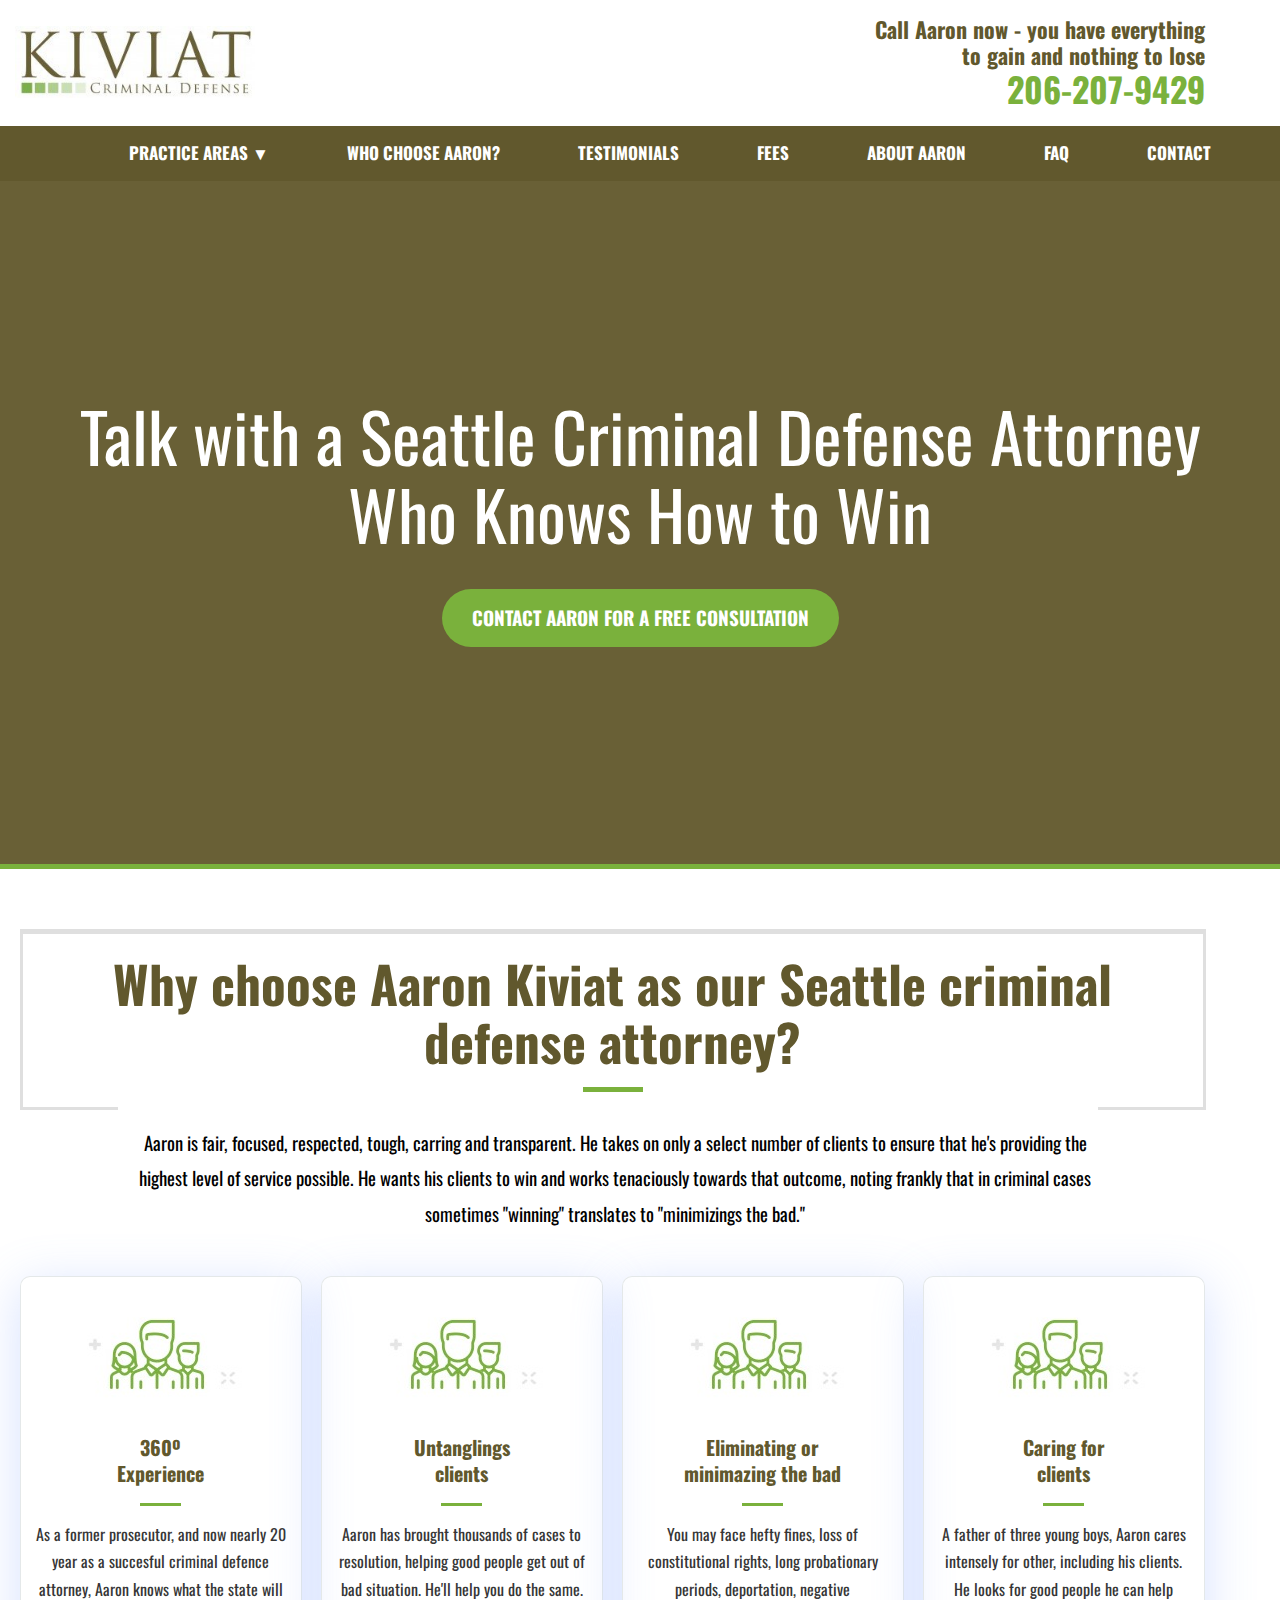
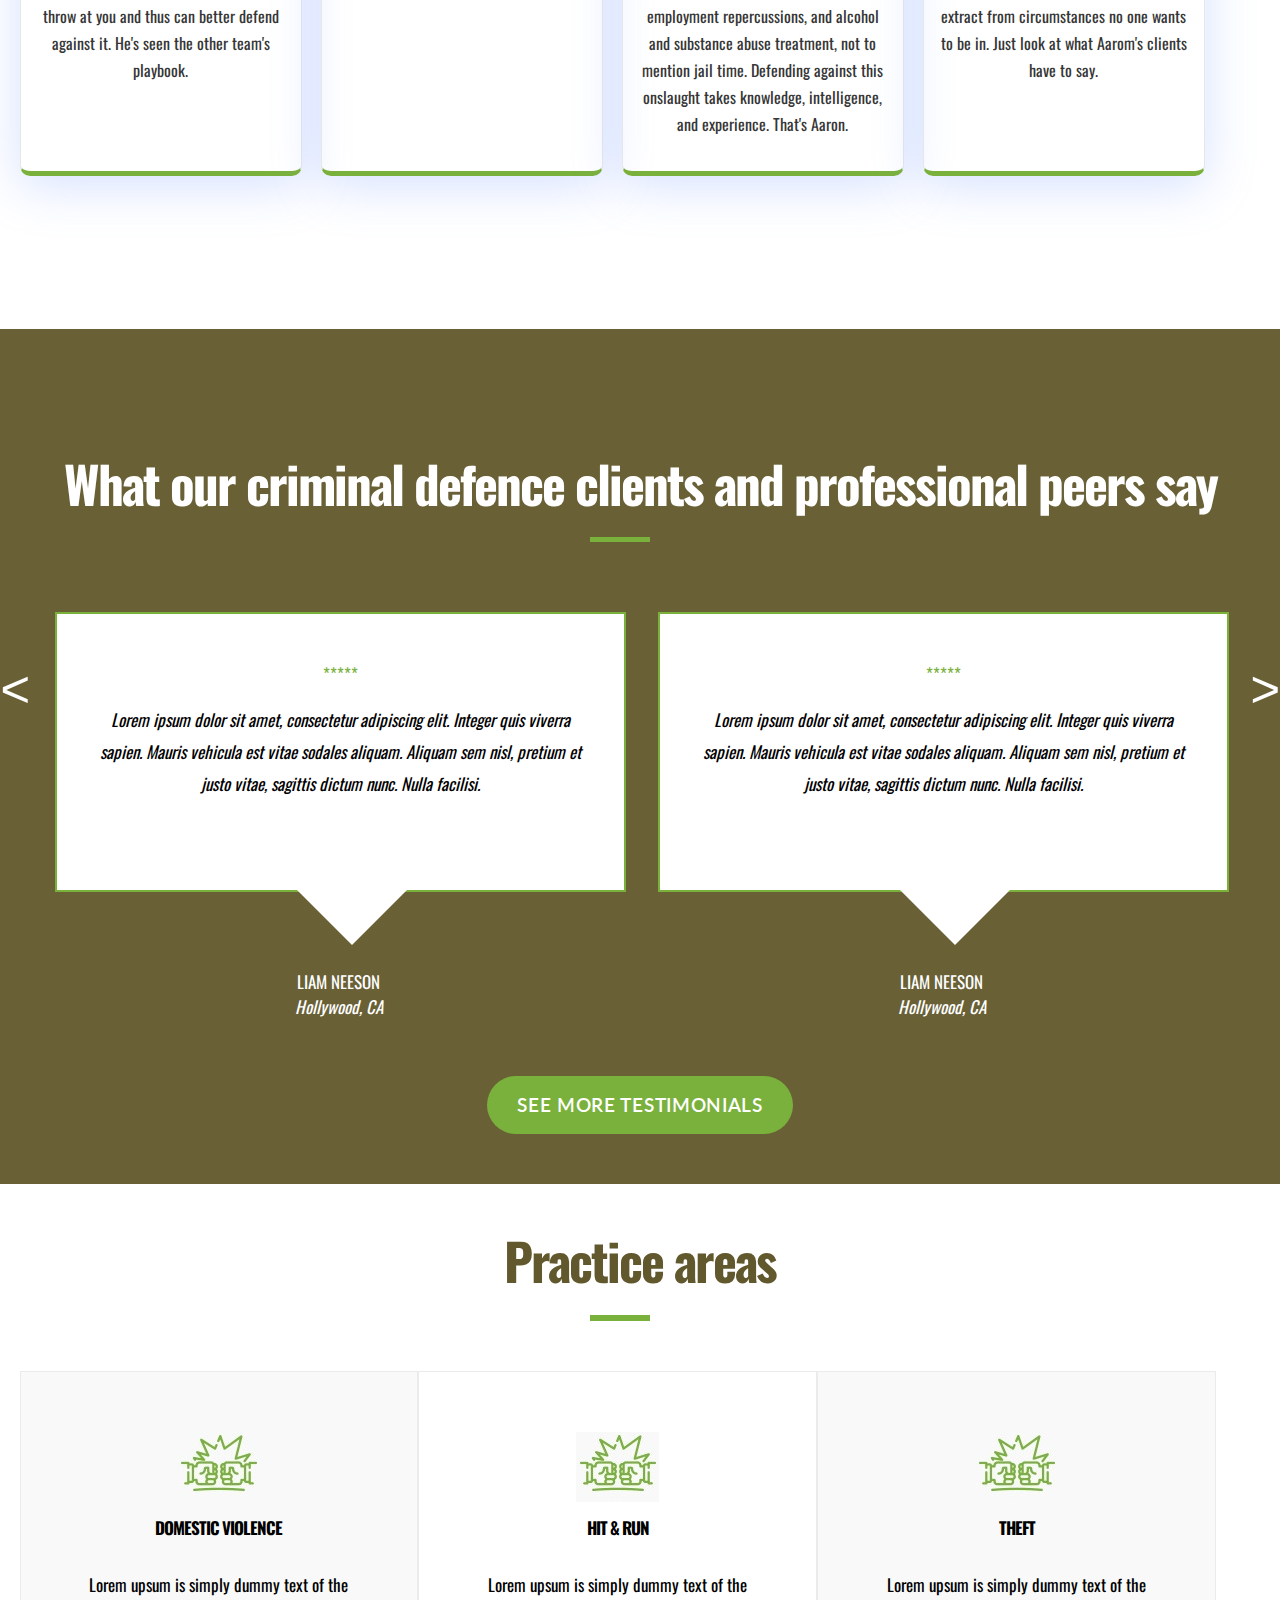
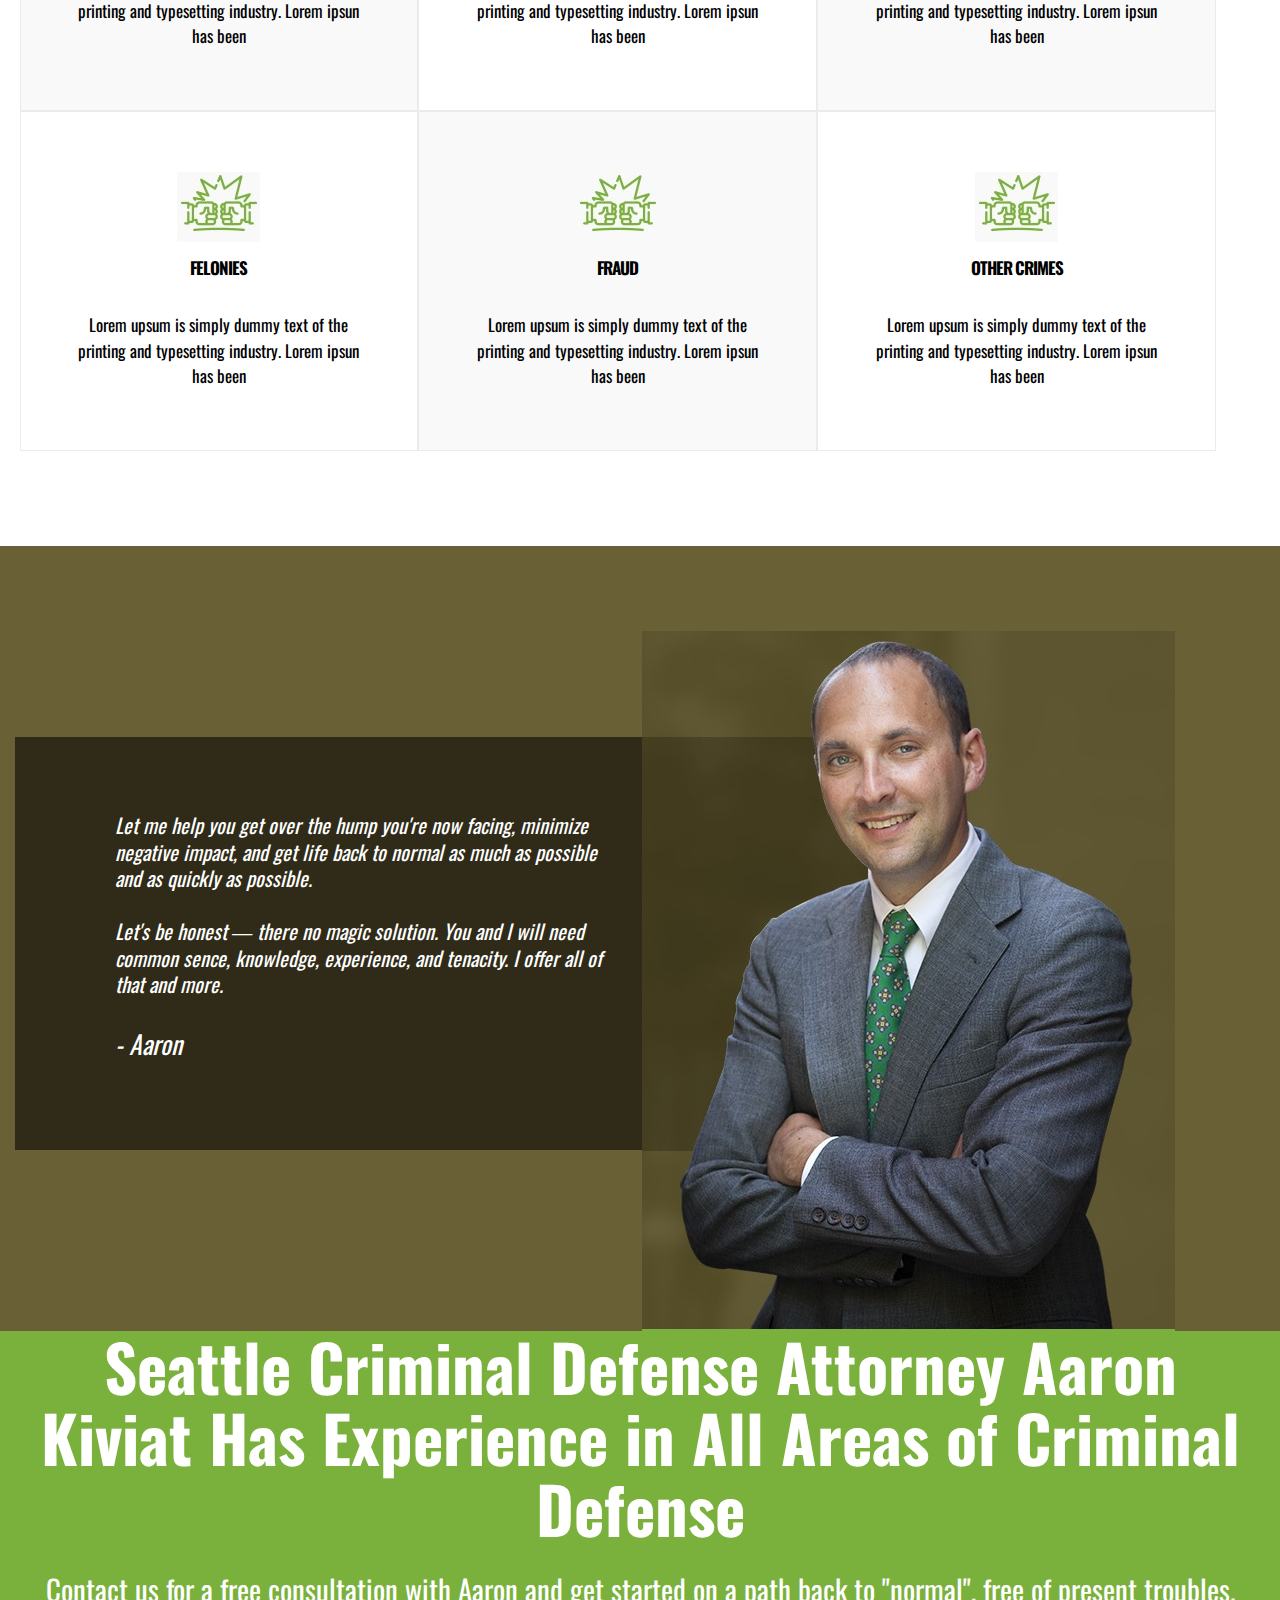
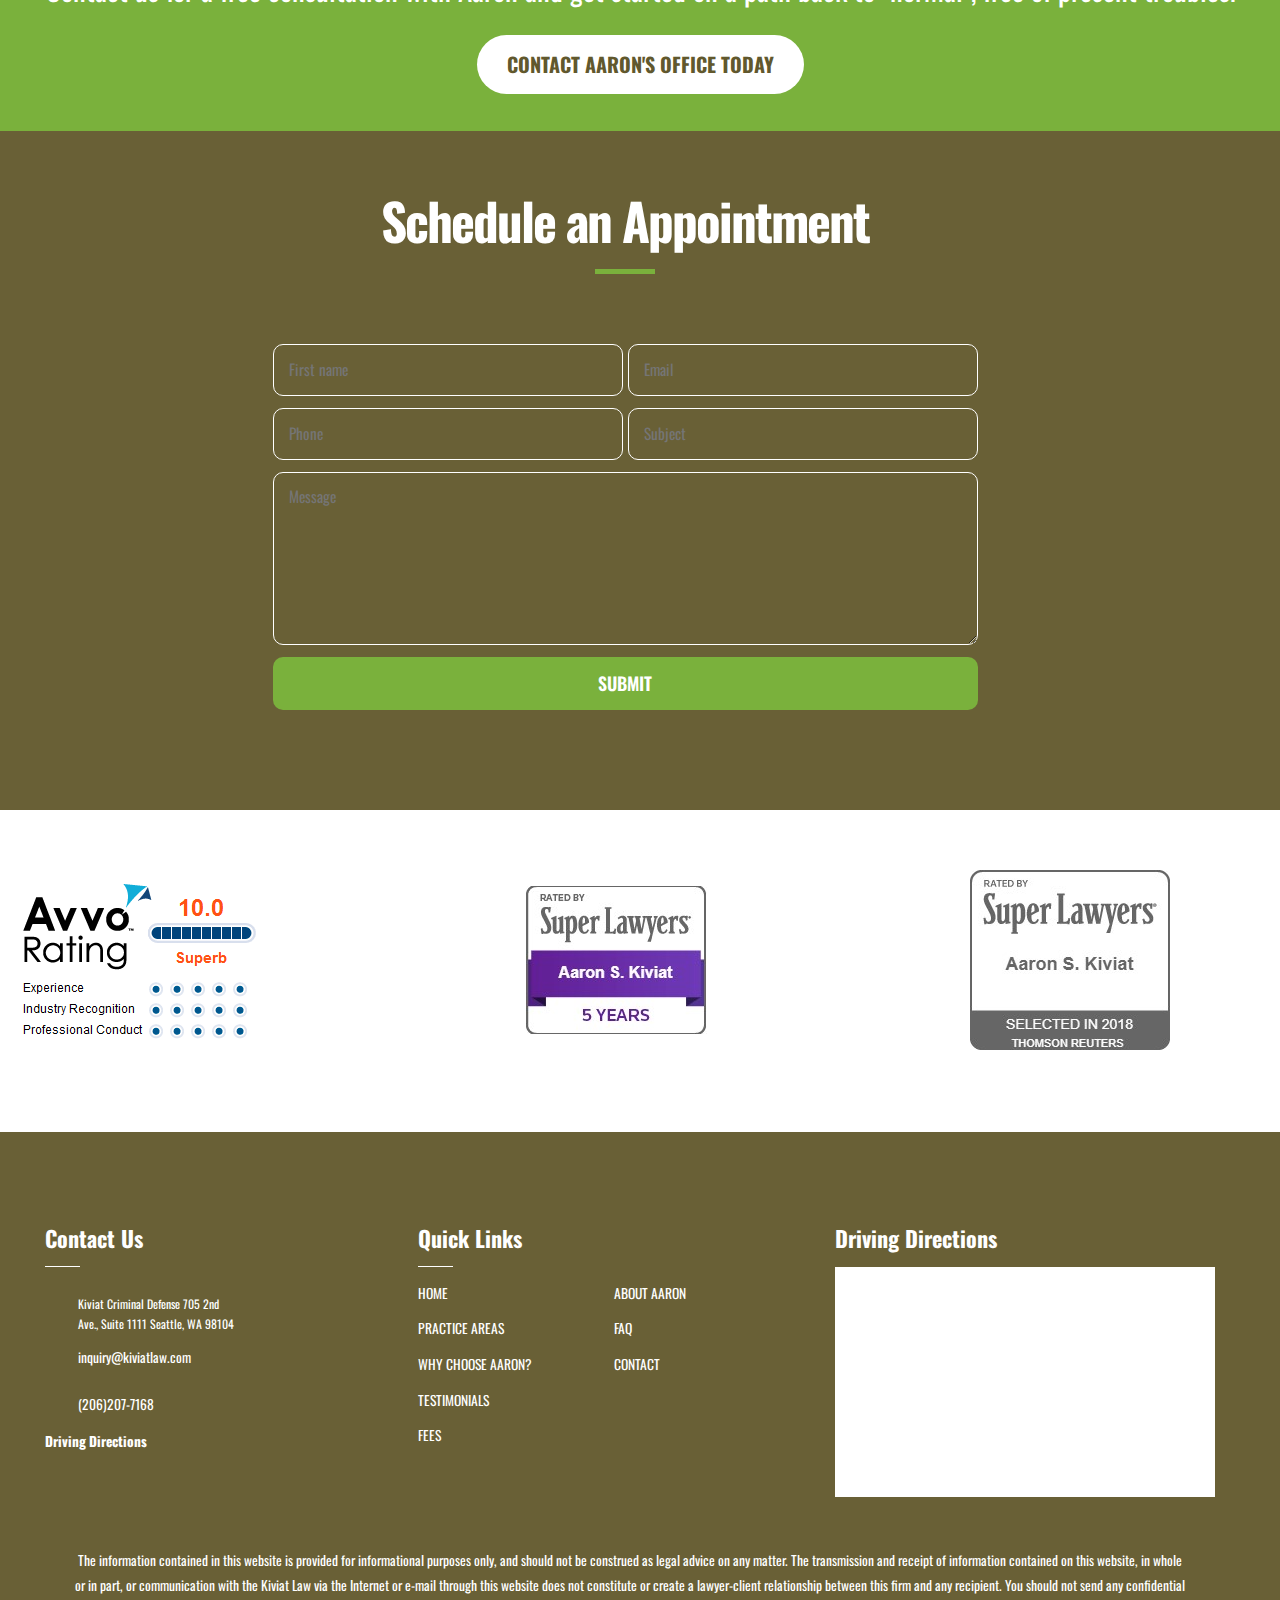
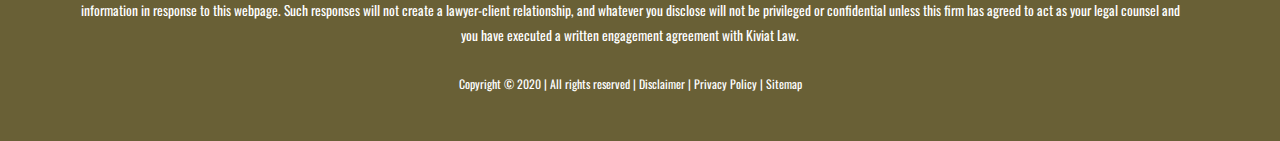
==== index.html @ a9290826 "feat: normalize" ====
<!DOCTYPE html>
    <html lang="eng">
      <head>
          <meta charset="UTF-8">

          <meta name="description" content="">
          <meta name="viewport" content="width=device-width, initial-scale=1.0">

          <title>Homepage</title>

          <link rel="stylesheet" href="css/normalize.css">
          <link rel="stylesheet" href="css/style.css">
      </head>
      <body>
        <header>
          <div class="top">
            <div class="container">
              <a href="#" class="logo"><img src="img/kiviat-logo.jpg" class="logo__img"></a>
              <div class="info-box">
                <p class="info-box__text">
                  Call Aaron now - you have everything to gain and nothing to lose
                </p>
                <a href="tel2062079429" class="info-box__number">206-207-9429</a>
              </div>
            </div>
          </div>
          <div class="navbar">
            <div class="container">
              <ul class="menu">
                <li class="dropdown">
                  <a href="#" class="menu__link"><span class="menu__name">Practice areas ▼</span></a>
                  <ul class="dropdown-menu">
                    <li><a href="#" class="menu__link main-area">Domestic Violence</a>
                      <ul>
                        <li><a href="#" class="menu__link sub-area">Assault DV</a></li>
                        <li><a href="#" class="menu__link sub-area">DV Crimes</a></li>
                        <li><a href="#" class="menu__link sub-area">Harassment DV</a></li>
                        <li><a href="#" class="menu__link sub-area">Interfering With Reporting DV</a></li>
                      </ul>
                    </li>
                    <li><a href="#" class="menu__link main-area">Hit & Run</a>
                      <ul>
                        <li><a href="#" class="menu__link sub-area">Hit & Run – Attended Vehicle</a></li>
                        <li><a href="#" class="menu__link sub-area">Hit & Run – Unattended Vehicle</a></li>
                        <li><a href="#" class="menu__link sub-area">What is Hit & Run?</a></li>
                      </ul>
                    </li>
                    <li><a href="#" class="menu__link main-area">Theft Crimes</a>
                      <ul>
                        <li><a href="#" class="menu__link sub-area">Check Fraud</a></li>
                        <li><a href="#" class="menu__link sub-area">Felony Theft Crimes</a></li>
                        <li><a href="#" class="menu__link sub-area">Theft 3 – Shoplifting</a></li>
                        <li><a href="#" class="menu__link sub-area">Other Crimes</a></li>
                      </ul>
                    </li>
                  </ul>
                </li>
                <li>
                  <a href="#" class="menu__link"><span class="menu__name">Who choose Aaron?</span></a>
                </li>
                <li>
                  <a href="#" class="menu__link"><span class="menu__name">Testimonials</span></a>
                </li>
                <li>
                  <a href="#" class="menu__link"><span class="menu__name">Fees</span></a>
                </li>
                <li>
                  <a href="#" class="menu__link"><span class="menu__name">About Aaron</span></a>
                </li>
                <li>
                  <a href="#" class="menu__link"><span class="menu__name">FAQ</span></a>
                </li>
                <li>
                  <a href="#" class="menu__link"><span class="menu__name">Contact</span></a>
                </li>
              </ul>
            </div>
          </div>
        </header>
        <div class="cover-screen">
          <div class="container">
            <h1 class="title">Talk with a Seattle Criminal Defense Attorney Who Knows How to Win</h1>
            <a href="#" class="button-to-contact">Contact Aaron for a free consultation</a>
          </div>
        </div>
        <div class="reason-screen">
          <div class="container">
            <div class="block">
              <h1 class="title">Why choose Aaron Kiviat as our Seattle criminal defense attorney?</h1>
            </div>
            <p class="text">
              Aaron is fair, focused, respected, tough, carring and transparent. He takes on only a select number of clients  to ensure that he's providing the highest level of service possible. He wants his clients to win and works tenaciously towards that outcome, noting frankly that in criminal cases sometimes "winning" translates to "minimizings the bad."
            </p>
            <div class="box">
              <div class="mini">
                <img class="mini__pic" src="img/test-pic.jpg">
                <h3 class="mini__title">360º<br>Experience</h3>
                <p class="mini__text">
                    As a former prosecutor, and now nearly 20 year as a succesful criminal defence attorney, Aaron knows what the state will throw at you and thus can better defend against it. He's seen the other team's playbook.
                </p>
              </div>
              <div class="mini">
                <img class="mini__pic" src="img/test-pic.jpg">
                <h3 class="mini__title">Untanglings<br> clients</h3>
                <p class="mini__text">
                    Aaron has brought thousands of cases to resolution, helping good people get out of bad situation. He'll help you do the same.
                </p>
              </div>
              <div class="mini">
                <img class="mini__pic" src="img/test-pic.jpg">
                <h3 class="mini__title">Eliminating or<br> minimazing the bad</h3>
                <p class="mini__text">
                    You may face hefty fines, loss of constitutional rights, long probationary periods, deportation, negative employment repercussions, and alcohol and substance abuse treatment, not to mention jail time. Defending against this onslaught takes knowledge, intelligence, and experience. That's Aaron.
                </p>
              </div>
              <div class="mini">
                <img class="mini__pic" src="img/test-pic.jpg">
                <h3 class="mini__title">Caring for<br> clients</h3>
                <p class="mini__text">
                  A father of three young boys, Aaron cares intensely for other, including his clients. He looks for good people he can help extract from circumstances no one wants to be in. Just look at what Aarom's clients have to say.
                </p>
              </div>
            </div>
          </div>
        </div>
        <div class="testimonials-screen">
          <h1 class="title">What our criminal defence clients and professional peers say</h1>
          <div class="carusel">
            <a href="#" class="carusel__previous"><p class="symbol"><pre><</pre></p></a>
            <div class="carusel-inner">
              <div class="comment">
                <div class=comment__cloud>
                  <p class="comment__stars">*****</p>
                  <p class="comment__text">
                  Lorem ipsum dolor sit amet, consectetur adipiscing elit. Integer quis viverra sapien. Mauris vehicula est vitae sodales aliquam. Aliquam sem nisl, pretium et justo vitae, sagittis dictum nunc. Nulla facilisi.
                  </p>
                </div>
                <p class="comment__client-name">Liam Neeson</p>
                <p class="comment__place">Hollywood, CA</p>
              </div>
              <div class="comment">
                <div class=comment__cloud>
                  <p class="comment__stars">*****</p>
                  <p class="comment__text">
                  Lorem ipsum dolor sit amet, consectetur adipiscing elit. Integer quis viverra sapien. Mauris vehicula est vitae sodales aliquam. Aliquam sem nisl, pretium et justo vitae, sagittis dictum nunc. Nulla facilisi.
                  </p>
                </div>
                <p class="comment__client-name">Liam Neeson</p>
                <p class="comment__place">Hollywood, CA</p>
              </div>
            </div>
            <a href="#" class="carusel__next"><pre>></pre></a>
          </div>
          <a href="#" class="read-more">See more testimonials</a>
        </div>
        <div class="practices-screen">
          <div class="container">
            <h1 class="title">Practice areas</h1>
            <div class="wrap-box">
              <a href="#" class="block-link">
                <div class="block-link__mini">
                  <img src="img/test-pic2.jpg" class="block-link__pic">
                  <h2 class="block-link__title">Domestic violence</h2>
                  <p class="block-link__text">
                    Lorem upsum is simply dummy text of the printing and typesetting industry. Lorem ipsun has been
                  </p>
                </div>
              </a>
              <a href="#" class="block-link">
                <div class="block-link__mini">
                  <img src="img/test-pic2.jpg" class="block-link__pic">
                  <h2 class="block-link__title">Hit & run</h2>
                  <p class="block-link__text">
                    Lorem upsum is simply dummy text of the printing and typesetting industry. Lorem ipsun has been
                  </p>
                </div>
              </a>
              <a href="#" class="block-link">
                <div class="block-link__mini">
                  <img src="img/test-pic2.jpg" class="block-link__pic">
                  <h2 class="block-link__title">Theft</h2>
                  <p class="block-link__text">
                    Lorem upsum is simply dummy text of the printing and typesetting industry. Lorem ipsun has been
                  </p>
                </div>
              </a>
              <a href="#" class="block-link">
                <div class="block-link__mini">
                  <img src="img/test-pic2.jpg" class="block-link__pic">
                  <h2 class="block-link__title">Felonies</h2>
                  <p class="block-link__text">
                    Lorem upsum is simply dummy text of the printing and typesetting industry. Lorem ipsun has been
                  </p>
                </div>
              </a>
              <a href="#" class="block-link">
                <div class="block-link__mini">
                  <img src="img/test-pic2.jpg" class="block-link__pic">
                  <h2 class="block-link__title">Fraud</h2>
                  <p class="block-link__text">
                    Lorem upsum is simply dummy text of the printing and typesetting industry. Lorem ipsun has been
                  </p>
                </div>
              </a>
              <a href="#" class="block-link">
                <div class="block-link__mini">
                  <img src="img/test-pic2.jpg" class="block-link__pic">
                  <h2 class="block-link__title">Other crimes</h2>
                  <p class="block-link__text">
                    Lorem upsum is simply dummy text of the printing and typesetting industry. Lorem ipsun has been
                  </p>
                </div>
              </a>
            </div>
          </div>
        </div>
        <div class="quotes-screen">
          <div class="container">
            <div class="box">
              <div class="content">
                <p class="text">
                  Let me help you get over the hump you're now facing, minimize negative impact, and get life back to normal as much as possible and as quickly as possible.
                </p>
                <p class="text">
                  Let's be honest ― there no magic solution. You and I will need common sence, knowledge, experience, and tenacity. I offer all of that and more.
                </p>
                <p class="author">
                  - Aaron
                </p>
              </div>
            </div>
            <div class="portrait">
              <img class="portrait__pic" src="img/test-pic3.jpg">
            </div>
          </div>
        </div>
        <div class="phone-screen">
          <div class="container">
            <h1 class="title">
              Seattle Criminal Defense Attorney Aaron Kiviat Has Experience in All Areas of Criminal Defense
            </h1>
            <p class="text">
              Contact us for a free consultation with Aaron and get started on a path back to "normal", free of present troubles.
            </p>
            <a class="link" href="#"><img class="link__phone-pic" scr="">Contact Aaron's office today</a>
          </div>
        </div>
        <div class="application-screen">
          <div class="container">
            <h2 class="title">Schedule an Appointment</h2>
            <form action="#" method="POST" class="">
              <div class="box-form">
                <input class="name-form block-form" type="text" name="name-form" placeholder="First name">
                <input class="email-form block-form" type="email" name="email-form" placeholder="Email">
                <input class="phone-form block-form" type="number" name="phone-form" placeholder="Phone">
                <input class="subject-form block-form" type="text" name="subject-form" placeholder="Subject">
                <textarea class="message-form" rows="8" name="message-form" placeholder="Message"></textarea>
                <input class="submit-form" type="submit" value="submit">
              </div>
            </form>
          </div>
        </div>
        <div class="badge-screen">
          <div class="container">
            <a class="box-link" href="#"><img src="img/Avvo-Badge-Kiviat.png" class="box-link__pic"></a>
            <a class="box-link" href="#"><img src="img/kiviat-super-lawyers-5-year.jpg" class="box-link__pic"></a>
            <a class="box-link" href="#"><img src="img/kiviat-super-laywers-badge.jpg" class="box-link__pic"></a>
          </div>
        </div>
        <footer>
          <div class="container">
            <div class="top-box">
              <div class="contact-us">
                <h2 class="title">
                  Contact Us
                </h2>
                <div class="contact-us__content">
                  <div class="contact-us__addres contact-us__item">
                    <img class="contact-us__addres__pic contact-us__pic" src="">
                    <p class="contact-us__text">Kiviat Criminal Defense 705 2nd Ave., Suite 1111 Seattle, WA 98104</p>
                  </div>
                  <div class="contact-us__email contact-us__item">
                    <img class="contact-us__email__pic contact-us__pic" src="">
                    <a href="#" class="contact-us__link">inquiry@kiviatlaw.com</a>
                  </div>
                  <div class="contact-us__phone-number contact-us__item">
                    <img class="contact-us__phone-number__pic contact-us__pic" src="">
                    <a href="#" class="contact-us__link">(206)207-7168</a>
                  </div>
                  <div class="contact-us__way contact-us__item">
                    <a href="#" class="contact-us__link contact-us__way__link">Driving Directions</a>
                  </div>
                </div>
              </div>
              <div class="quick-links">
                <h2 class="title">Quick Links</h2>
                <div class="quick-links__box">
                  <a href="#" class="quick-links__home quick-links__link">Home</a>
                  <a href="#" class="quick-links__areas quick-links__link">Practice Areas</a>
                  <a href="#" class="quick-links__why-choose quick-links__link">Why choose Aaron?</a>
                  <a href="#" class="quick-links__testimonials quick-links__link">Testimonials</a>
                  <a href="#" class="quick-links__fees quick-links__link">Fees</a>
                  <a href="#" class="quick-links__about quick-links__link">About Aaron</a>
                  <a href="#" class="quick-links__faq quick-links__link">FAQ</a>
                  <a href="#" class="quick-links__contact quick-links__link">Contact</a>
                </div>
              </div>
              <div class="directions">
                <h2 class="title">Driving Directions</h2>
                <div class="directions__map">
                  <iframe src="https://www.google.com/maps/embed?pb=!1m18!1m12!1m3!1d2690.1885197083843!2d-122.33582838436965!3d47.60302387918444!2m3!1f0!2f0!3f0!3m2!1i1024!2i768!4f13.1!3m3!1m2!1s0x54906ab071b99947%3A0xea3932a0c616a110!2sLaw%20Office%20of%20Aaron%20S.%20Kiviat%2C%20PLLC!5e0!3m2!1sen!2sru!4v1580724271429!5m2!1sen!2sru" frameborder="0" style="border:0;" allowfullscreen=""></iframe>
                </div>
              </div>
            </div>
            <div class="bottom-box">
              <p class="text">
                  The information contained in this website is provided for informational purposes only, and should not be construed as legal advice on any matter. The transmission and receipt of information contained on this website, in whole or in part, or communication with the Kiviat Law via the Internet or e-mail through this website does not constitute or create a lawyer-client relationship between this firm and any recipient. You should not send any confidential information in response to this webpage. Such responses will not create a lawyer-client relationship, and whatever you disclose will not be privileged or confidential unless this firm has agreed to act as your legal counsel and you have executed a written engagement agreement with Kiviat Law.
              </p>
              <p class="information">
                Copyright © 2020  |  All rights reserved  |  <a href="#" class="information__link">Disclaimer</a>  |  <a href="#" class="information__link">Privacy Policy</a>  |  <a href="#" class="information__link">Sitemap</a></p>
            </div>
          </div>
        </footer>
      </body>
    </html>
---- css/style.css ----
@import url('https://fonts.googleapis.com/css?family=Lato:400,600,700|Oswald:300,400,500&display=swap');

html,
body {
    margin: 0;
    padding: 0;
    font-size: 100%;
    font-family: Arial,sans-serif;
    color: #363636;
    background-color: #FFFFFF;
    width: 100%;
    font-size: 17px;
}

body {
    font-family: 'Oswald', sans-serif;
}

header {
    width: 100%;
    display: block;
}

.top {
    width: 100%;
    display: block;
    background: #FFFFFF;
    padding: 16px 0;
}

header .top .container {
    max-width: 1250px;
    margin: 0px auto 0px;
    display: flex;
    align-items: center;
    /* height: 130px; */
}

header .logo {
    text-decoration: none;
    display: block;
}

Header .logo__img {
    height: 72px;
    
}

.info-box {
    width: 340px;
    /* height: 90px; */
    display: block;
    margin-left: auto;
    text-align: right;
    margin-right: 60px;
    line-height: 1.2;    
}

.info-box__text {
    color: #61582d;
    font-weight: 800;
    margin-block-start: 0em;
    margin-block-end: 0em;
    margin-inline-start: 0px;
    margin-inline-end: 0px;
    font-size: 22px;
}

header .info-box__number {
    color: #7ab13c;
    font-size: 2rem;
    font-weight: bold;
    margin-block-start: 0em;
    margin-block-end: 0em;
    margin-inline-start: 0px;
    margin-inline-end: 0px;
    margin-top: 5px;
    text-decoration: none;
}

header .info-box__number:hover {
    color: #666666;
}

header .navbar {
    width: 100%;
    background: #61582d;
    display: flex;
    
}

header .navbar .container {
    max-width: 1300px;
    margin: 0px auto;
    display: block;
    height: 55px;
    align-items: center;
    padding-right: 150px;
}

header .menu {
    display: flex;
    justify-content: space-around;
    padding: 0px;
    align-items: center;
    width: 1160px;
    margin-left: 90px;

}

header .menu__link {
    text-decoration: none;
    display: inline-block;
    /* margin: 0px 10px; */
}

header .menu__name {
    color: #FFFFFF;
    text-transform: uppercase;
    font-weight: bold;
    
}

header li {
    position: relative;
    list-style: none;
}

header .dropdown-menu {
    top: 100%;
    width: 220px;
    position: absolute;
    z-index: 10;
    display: none;
    background: rgb(97, 88, 45);
}

header .dropdown:hover > .dropdown-menu {
    display: block;
}

header .main-area {
    font-weight: bold;
    font-size: 16px;
    list-style-type: none;
    position: relative;
    left: -25px;
    display: inline-block;
    margin: 15px 0px 10px;
    color: #FFFFFF;
}

header .sub-area {
    list-style-type: none;
    position: relative;
    left: -30px;
    display: inline-block;
    margin: 4px 0px;
    font-weight: normal;
    text-transform: none;
    color: #FFFFFF;
}

.cover-screen {
    width: 100%;
    min-height: 683px;
    /* background: url(../img/test-bg.jpg) no-repeat center; */
    background: #696036;
    align-items: center;
    display: flex;
    border-bottom: solid #7ab13c 5px;
}

.cover-screen .container {
    max-width: 1160px;
    margin: 0px auto;
    display: block;
    text-align: center;
}

.cover-screen .title {
    color: #FFFFFF;
    text-align: center;
    /* line-height: 1.1; */
    margin-block-start: 0em;
    margin-block-end: 0em;
    margin-inline-start: 0px;
    margin-inline-end: 0px;
    font-size: 4rem;
    font-weight: 400;
}

.cover-screen .button-to-contact {
    text-decoration: none;
    color: #FFFFFF;
    padding: 18px 30px;
    background: #7ab13c;
    border-radius: 50px;
    box-sizing: border-box;
    display: inline-block;
    text-transform: uppercase;
    display: inline-block;
    margin: 36px auto 0px;
    font-size: 19px;
    font-weight: bold;
}

.cover-screen .button-to-contact:hover {
    background: #666666;
}

.reason-screen {
    width: 100%;
    min-height: 1060px;
    display: flex;
    background: #FFFFFF;

}

.reason-screen .container {
    display: block;
    max-width: 1280px;
    margin: 60px auto 100px;

}

.reason-screen .block {
    width: 1180px;
    border: solid #dfdfdf 5px;
    border-left: solid #dfdfdf 3px;
    border-right: solid #dfdfdf 3px;
    border-bottom: solid #dfdfdf 3px;
    align-items: center;
    display: block;
    margin-right: 55px;;
    position: relative;
}

.reason-screen .block::after {
    background: #FFFFFF center;
    margin: 0px auto 5px;
    width: 980px;
    height: 5px;
    content: "";
    display: block;
    position: absolute;
    left: 95px;
}

.reason-screen .block .title {
    color: #61582d;
    font-size: 3rem;
    text-align: center;
    margin: 20px 80px 10px;
    line-height: 1.15;
    display: inline-block;
    position: relative;
}

.reason-screen .block .title::after {
    background: #7ab13c center;
    margin: 16px auto 5px;
    width: 60px;
    height: 5px;
    content: "";
    display: block;
}

/* .reason-screen .block .title::after {
    background: red center;
    margin: 36px auto 5px;
    width: 60px;
    height: 5px;
    content: "";
    display: block;
    position: absolute;
} */

.reason-screen .text {
    color: #000000;
    line-height: 1.9;
    width: 980px;
    display: block;
    margin: 15px auto 45px;
    text-align: center;
    padding-right: 50px;
    font-size: 1.1rem;
}

.reason-screen .box {
    width: 1185px;;
    display: flex;
    justify-content: space-between;
}

.reason-screen .mini {
    display: block;
    width: 280px;
    border: 1.5px solid #e4e8e9;
    border-bottom: #7ab13c solid 5px;
    border-radius: 10px;
    box-shadow: 0px 10px 50px rgba(119, 157, 255, 0.3);
    
}


.reason-screen .mini__pic {
    display: block;
    height: min-content;
    margin: 40px auto 0px;

}


.reason-screen .mini__title {
    text-align: center;
    color: #61582d;
    line-height: 1.3;
    display: block;
    margin: 35px auto 15px;
    font-weight: 800;

}

.reason-screen .mini__title::after {
    background: #7ab13c center;
    margin: 16px auto 0px;
    width: 41px;
    height: 3px;
    content: "";
    display: block;
}


.reason-screen .mini__text {
    display: inline-block;
    margin: 5px 15px 25px;
    text-align: center;
    line-height: 1.7;
    margin-block-start: 0em;
    margin-block-end: 2em;
    font-size: 16px;
}

.testimonials-screen {
    display: block;
    min-height: 850px;
    width: 100%;
    background: #696036 center;
    text-align: center;
}

.testimonials-screen .title {
    display: inline-block;
    color: #FFFFFF;
    font-size: 3rem;
    margin: 125px auto 70px;
    letter-spacing: -2px;
}

.testimonials-screen .title::before {
    margin: 0px auto 0px;
    content: "“";
    display: block;
    color: #7ab13c;
    font-size: 0px;
    background-size: 200%;
}

.testimonials-screen .title::after {
    background: #7ab13c center;
    margin: 25px auto 0px;
    width: 60px;
    height: 5px;
    content: "";
    display: block;
    right: 20px;
    position: relative;
}

.testimonials-screen .carusel {
    display: flex;
    width: 1280px;
    margin: 0px auto 0px;
    align-items: center;
    /* justify-content: space-between; */
    padding-right: 50px;
}

.testimonials-screen .carusel__previous {
    width: 30px;
    text-align: center;
    color: #FFFFFF;
    font-size: 3rem;
    display: block;
    text-decoration: none;
    padding-right: 25px;
    min-height: 461px;
}

.testimonials-screen .carusel-inner {
    justify-content: space-between;
    display: flex;
    width: 100%;
}

.testimonials-screen .comment {
    width: 567px;
    display: block;
    margin-bottom: 60px;

}

.testimonials-screen .comment__cloud {
    background: #FFFFFF;
    display: block;
    width: 100%;
    margin-bottom: 13px;
    position: relative;
    border: solid #7ab13a 2px;
    min-height: 276px;
    /* box-sizing: border-box; */
    margin-bottom: 80px;
}

.testimonials-screen .comment__cloud::after {
    content: "";
    position: absolute;
    top: 100%;
    left: 240px;
    border-width: 55px;
    border-style: solid;
    border-color: #FFFFFF transparent transparent transparent;
}

.testimonials-screen .comment__stars {
    color: #7ab13c;
    text-align: center;
    display: block;
    margin: 50px auto 0px;
}

.testimonials-screen .comment__text {
    color: #000000;
    line-height: 1.9;
    text-align: center;
    font-style: italic;
    margin: 20px 35px 40px;
    display: block;
}

.testimonials-screen .comment__client-name {
    color: #FFFFFF;
    text-transform: uppercase;
    text-align: center;
    display: block;
    margin: 0px auto 0px;
    margin-block-start: 0em;
}

.testimonials-screen .comment__place {
    color: #FFFFFF;
    font-style: italic;
    text-align: center;
    display: block;
    margin: 5px auto 0px;
}

.testimonials-screen .carusel__next {
    width: 30px;
    text-align: center;
    color: #FFFFFF;
    font-size: 3rem;
    display: block;
    text-decoration: none;
    padding-left: 25px;
    min-height: 461px;
}

.testimonials-screen .read-more {
    text-decoration: none;
    color: #FFFFFF;
    padding: 18px 30px;
    background: #7ab13c;
    border-radius: 50px;
    box-sizing: border-box;
    display: inline-block;
    text-transform: uppercase;
    margin: 0px auto 50px;
    font-size: 19px;
    font-weight: 600;
    font-family: 'Lato';
    letter-spacing: .7px;
}

.testimonials-screen .read-more:hover {
    background: #666666;

}

.practices-screen {
    display: block;
    width: 100%;
    background: #FFFFFF;

}

.practices-screen .container {
    display: block;
    width: 100%;
    margin: 47px auto 95px;
}

.practices-screen .title {
    text-align: center;
    color: #61582d;
    display: block;
    font-size: 3rem;
    margin-bottom: 50px;
    letter-spacing: -2px;
}

.practices-screen .title::after {
    background: #7ab13c center;
    margin: 25px auto 0px;
    width: 60px;
    height: 6px;
    content: "";
    display: block;
    right: 20px;
    position: relative;
}

.practices-screen .wrap-box {
    display: flex;
    margin: 0px auto;
    max-width: 1209px;
    flex-wrap: wrap;
    position: relative;
    right: 16px;
}

.practices-screen .block-link {
    display: block;
    text-decoration: none;
    background: #f9f9f9;
    border: solid #ebebeb 1px;
    width: 33%;
    min-height: 340px;
    box-sizing: border-box;
}

.practices-screen .block-link:nth-child(even):hover {
    background: lightgrey;
}

.practices-screen .block-link:hover {
     background: lightgrey;
}

.practices-screen .block-link:nth-child(even) {
    background: #FFFFFF;
}

.practices-screen .block-link__pic {
    display: block;
    height: min-content;
    margin: 60px auto 16px;
}

.practices-screen .block-link__title {
    text-transform: uppercase;
    color: #000000;
    letter-spacing: -1px;
    text-align: center;
    margin: 0px 20px;
    display: block;
    font-size: 1rem;
}



.practices-screen .block-link__text {
    margin: 35px 50px;
    display: block;
    line-height: 1.5;
    color: #000000;
    text-align: center;
    
}

.quotes-screen {
    width: 100%;
    display: block;
    height: 785px;
    background: #696036;
}

.quotes-screen .container {
    max-width: 1250px;
    align-items: center;
    margin: 0px auto;
    display: flex;
    height: 785px;
    position: relative;
}

.quotes-screen .box {
    display: block;
    background: #0000008c;
    height: 413px;
    width: 900px;
    position: relative;
    top: 5px;
}

.quotes-screen .box .content {
    display: block;
    margin: 55px 100px;
    width: 500px;
    
}

.quotes-screen .box .text {
    font-style: italic;
    color: #FFFFFF;
    line-height: 1.3;
    font-size: 1.2rem;
    display: inline-block;
    margin-block-end: 0.3em;
}

.quotes-screen .box .author {
    font-size: 1.5rem;
    color: #FFFFFF;
    display: inline-block;
    font-style: italic;
}

.quotes-screen .portrait {
    position: absolute;
    display: block;
    bottom: 0px;
    right: 90px;

}

.quotes-screen .portrait__pic {
    height: min-content;
    display: block;
    position: relative;
}

.phone-screen {
    width: 100%;
    background: #7ab13c;
    min-height: 400px;
    align-items: center;
    display: block;
}

.phone-screen .container {
    max-width: 1210px;
    display: block;
    margin: 0px auto;
    text-align: center;
}

.phone-screen .title {
    font-size: 3.8rem;
    text-align: center;
    display: inline-block;
    margin-block-start: 0em;
    margin-block-end: 0em;
    margin-inline-start: 0px;
    margin-inline-end: 0px;
    color: #FFFFFF;
    line-height: 1.1;
}

.phone-screen .text {
    color: #FFFFFF;
    text-align: center;
    display: inline-block;
    font-size: 1.7rem;
}

.phone-screen .link {
    color: #61582d;
    background: #FFFFFF;
    padding: 18px 30px;
    text-transform: uppercase;
    font-size: 20px;
    font-weight: bold;
    text-decoration: none;
    border-radius: 50px;
    display: inline-block;

}

.phone-screen .link:hover {
    background: #666666;
}

.application-screen {
    width: 100%;
    display: block;
    background: #696036;
}

.application-screen .container {
    width: 705px;
    display: block;
    margin: 0px auto;
    text-align: center;
    position: relative;
    right: 15px;
}

.application-screen .title {
    display: inline-block;
    color: #FFFFFF;
    font-size: 3rem;
    margin: 60px auto 70px;
    letter-spacing: -2px;
}

.application-screen .title::after {
    background: #7ab13c center;
    margin: 20px auto 0px;
    width: 60px;
    height: 5px;
    content: "";
    display: block;
    /* right: 10px; */
    position: relative;

}

.application-screen .box-form {
    display: flex;
    flex-wrap: wrap;
    width: 100%;
    justify-content: space-between;
}

.application-screen .block-form {
    width: 350px;
    margin-bottom: 12px;
    padding: 16px 13px 16px 15px;
    border: solid #FFFFFF 1px;
    border-radius: 10px;
    color: #FFFFFF;
    display: block;
    box-sizing: border-box;
    font-size: 0.9rem;
    
}

.application-screen .name-form {
    background: url() right no-repeat;
    background-position-y: center;
}

.application-screen .email-form {
    background: url() right no-repeat;
    background-position-y: center;
}

.application-screen .phone-form {
    background: url() right no-repeat;
    background-position-y: center;
}

.application-screen .subject-form {
    background: url() right no-repeat;
    background-position-y: center;
}

.application-screen .message-form {
    width: 100%;
    margin-bottom: 12px;
    background: #ffffff00;
    padding: 15px 15px 16px 15px;
    border: solid #FFFFFF 1px;
    border-radius: 10px;
    color: #FFFFFF;
    display: block;
    box-sizing: border-box;
    font-size: 0.9rem;
}

.application-screen .submit-form {
    width: 100%;
    text-align: center;
    background: #7ab13c;
    border-radius: 10px;
    padding: 16px 0px;
    text-transform: uppercase;
    color: #FFFFFF;
    display: block;
    font-size: 1.05rem;
    font-weight: 600;
    border: 0px;
    margin-bottom: 100px;
}

.application-screen .submit-form:hover {
    background: #666666;
}

.badge-screen {
    width: 100%;
    display: block;
    background: #FFFFFF;
}

.badge-screen .container {
    max-width: 1160px;
    align-items: center;
    margin: 60px auto 80px;
    justify-content: space-between;
    display: flex;
    position: relative;
    right: 50px;

}

.badge-screen .box-link {
    text-decoration: none;
    display: block;
}

.badge-screen .box-link__pic {
    width: min-content;
}

footer {
    display: flex;
    background: #696036;
    width: 100%;

}

footer .container {
    width: 1170px;
    position: relative;
    right: 10px;
    margin: 0px auto;
    display: block;

}

footer .top-box {
    width: 100%;
    display: flex;
    justify-content: space-between;
    margin-top: 94px;
}

footer .contact-us {
    width: 305px;
    display: block;

}

footer .contact-us .title {
    color: #FFFFFF;
    font-weight: bold;
    display: block;
    margin: 0px 0px 10px;
    font-size: 1.3rem;
}

footer .contact-us .title::after {
    background: #FFFFFF;
    margin: 14px 0px;
    width: 35px;
    height: 1px;
    content: "";
    display: block;
}

footer .contact-us__content {
    width: 190px;
    display: block;
}

footer .contact-us__item {
    display: flex;
    margin: 15px 0px 16px;
}

footer .contact-us__phone-number {
    margin: 31px 0px 22px;
}

footer .contact-us__pic {
    display: block;
    width: min-content;
    margin-right: 33px;
}

footer .contact-us__text {
    display: inline-block;
    line-height: 1.7;
    color: #FFFFFF;
    font-size: 0.7rem;
    margin-block-end: 0em;
    margin-block-start: 1em;
}

footer .contact-us__link {
    display: inline-block;
    color: #FFFFFF;
    text-decoration: none;
    font-size: 0.8rem;
}

footer .contact-us__way__link {
    display: inline-block;
    color: #FFFFFF;
    text-decoration: none;
    font-weight: bold;
}

footer .quick-links {
    display: block;
    width: 350px;
}

footer .quick-links .title {
    color: #FFFFFF;
    font-weight: bold;
    display: block;
    margin: 0px 0px 19px;
    font-size: 1.3rem;
}

footer .quick-links .title::after {
    background: #FFFFFF;
    margin: 14px 0px;
    width: 35px;
    height: 1px;
    content: "";
    display: block;
}

footer .quick-links__box {
    display: flex;
    flex-direction: column;
    height: 200px;
    flex-wrap: wrap;
}

footer .quick-links__link {
    display: block;
    margin: 0px 60px 20px 0px;
    text-decoration: none;
    text-transform: uppercase;
    font-size: 0.8rem;
    color: #FFFFFF;
}

footer .directions {
    display: block;

}

.directions__map iframe {
    width: 100%;
    height: 100%;
}

footer .directions .title {
    color: #FFFFFF;
    font-weight: bold;
    display: block;
    margin: 0px 0px 15px;
    font-size: 1.3rem;
}

footer .directions__map {
    width: 380px;
    height: 230px;
    background: #FFFFFF;
    display: block;
    border: 0px;
}

footer .bottom-box {
    display: block;
    max-width: 1110px;
    margin: 51px auto 50px;

}

footer .bottom-box .text {
    color: #FFFFFF;
    line-height: 1.85;
    text-align: center;
    margin-bottom: 29px;
    font-size: 0.8rem;
}

footer .bottom-box .information {
    color: #FFFFFF;
    text-align: center;
    font-size: 0.7rem;
}

footer .bottom-box .information__link {
    text-decoration: none ;
    color: #FFFFFF;
}
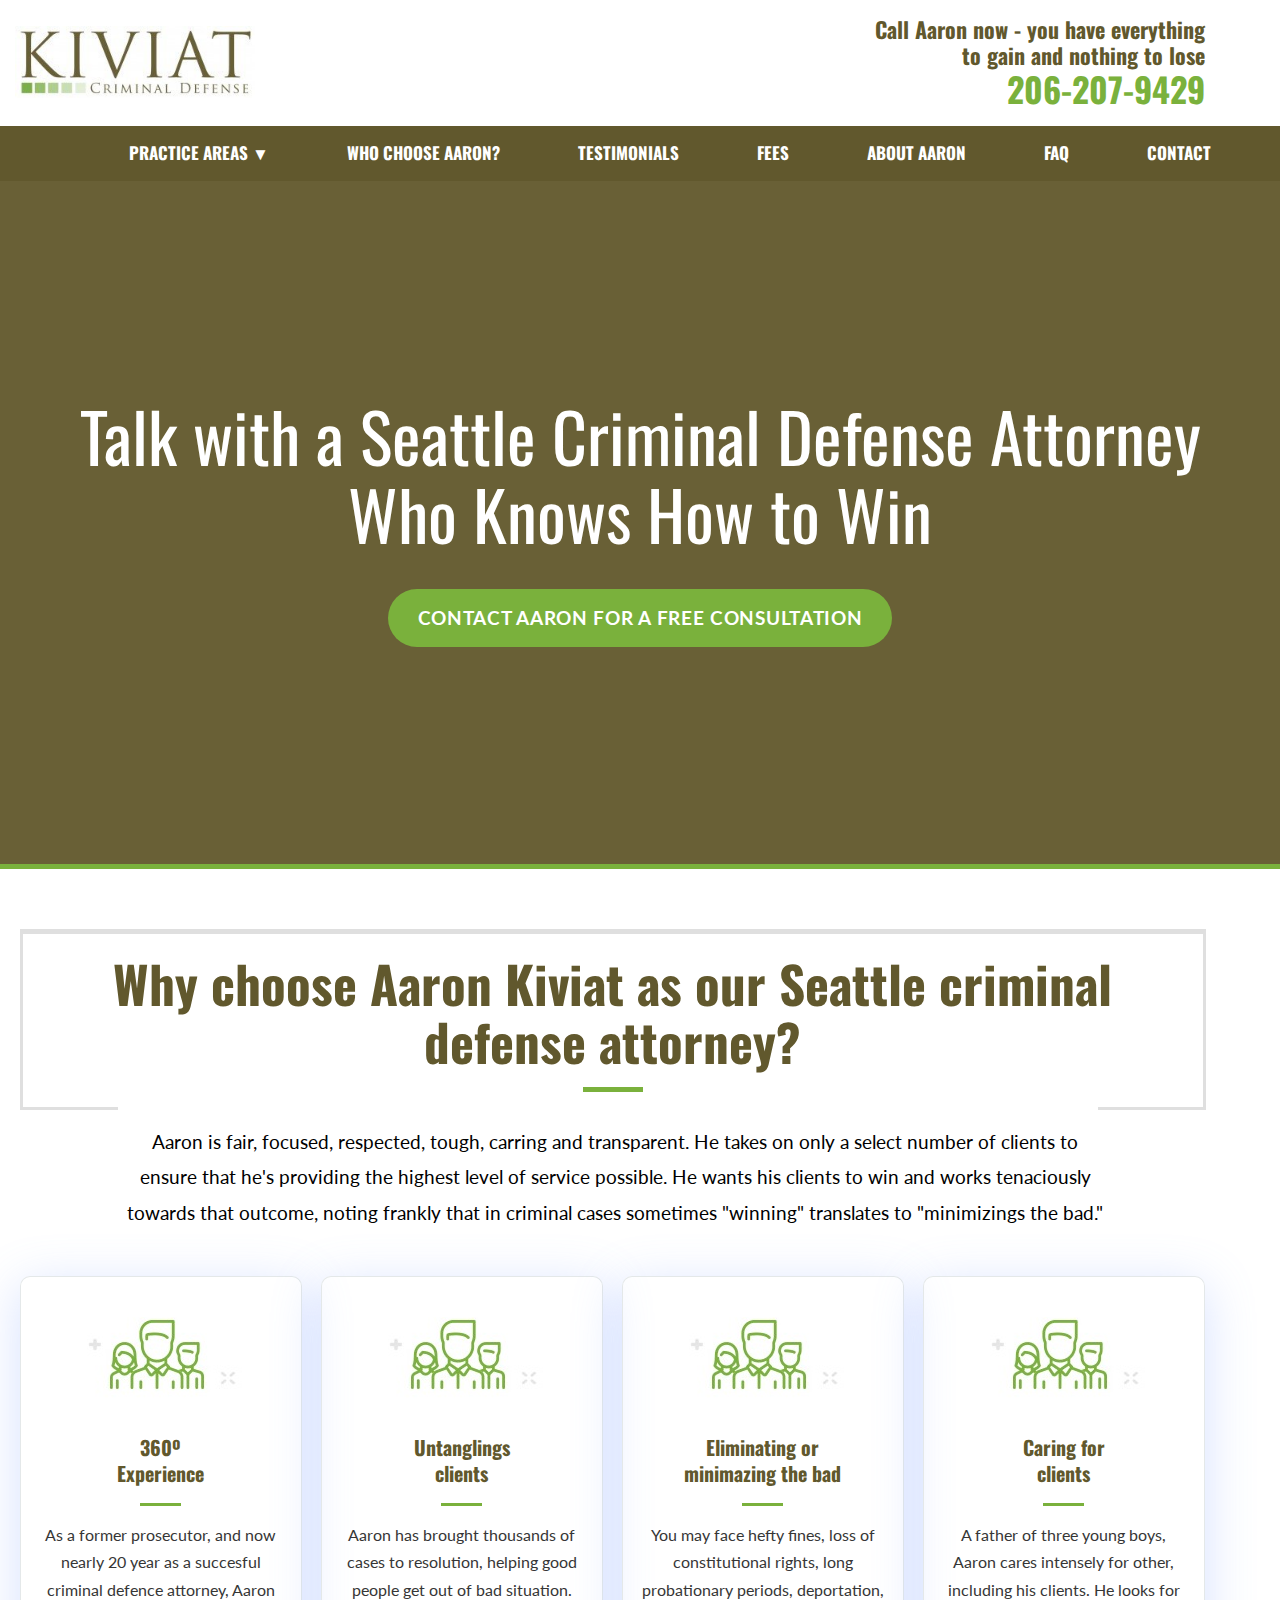
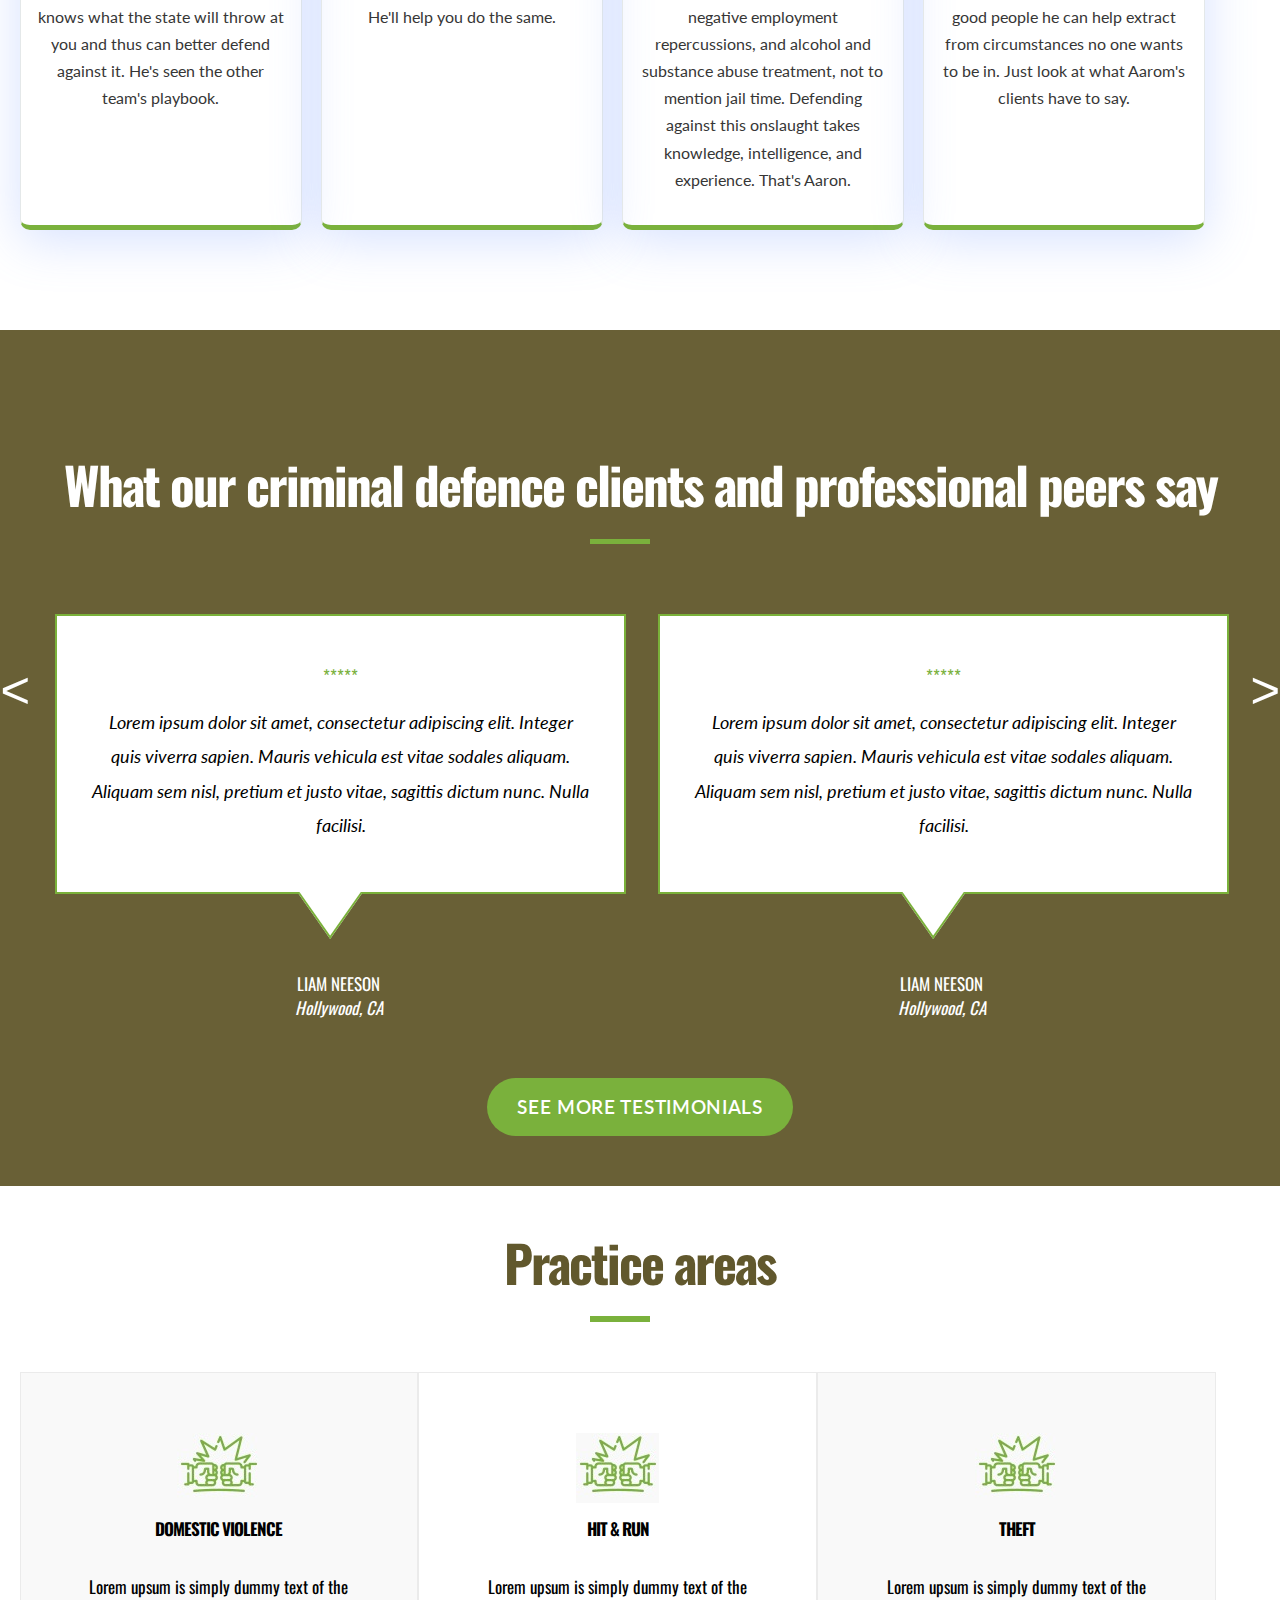
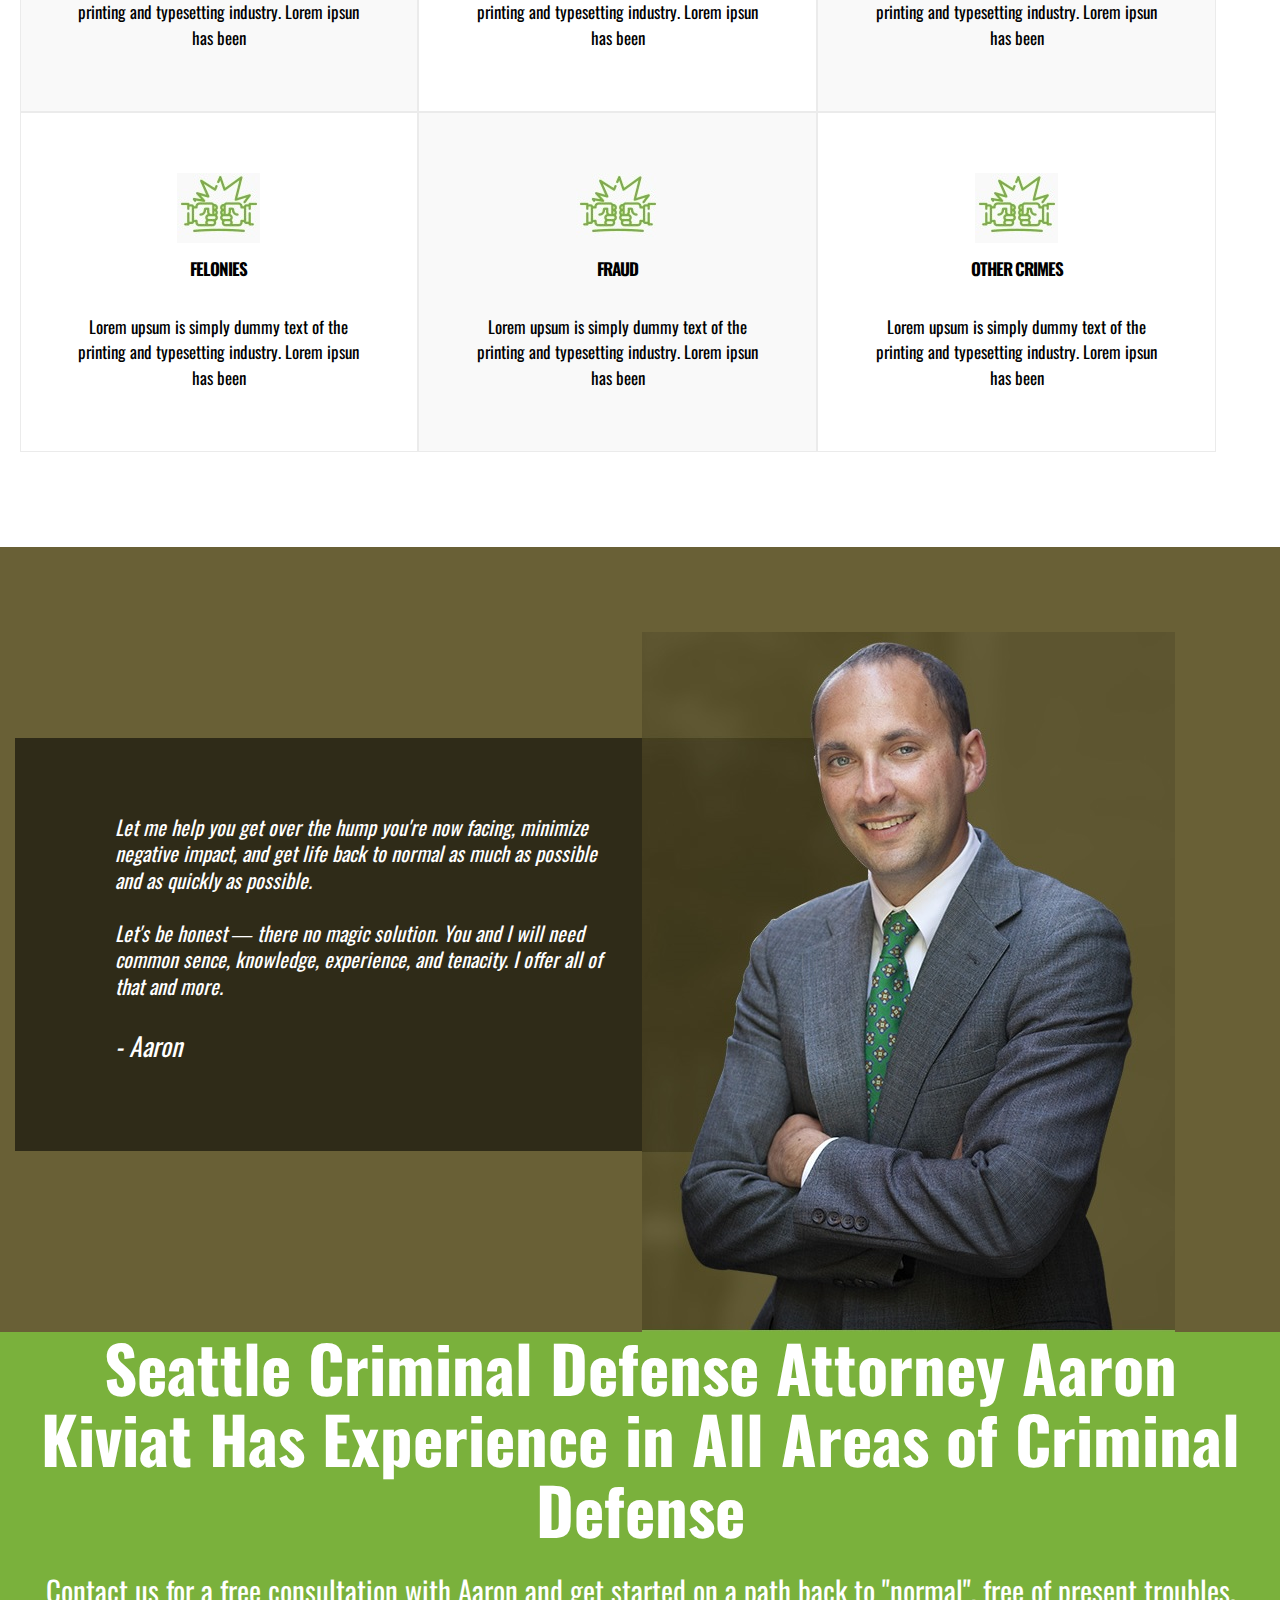
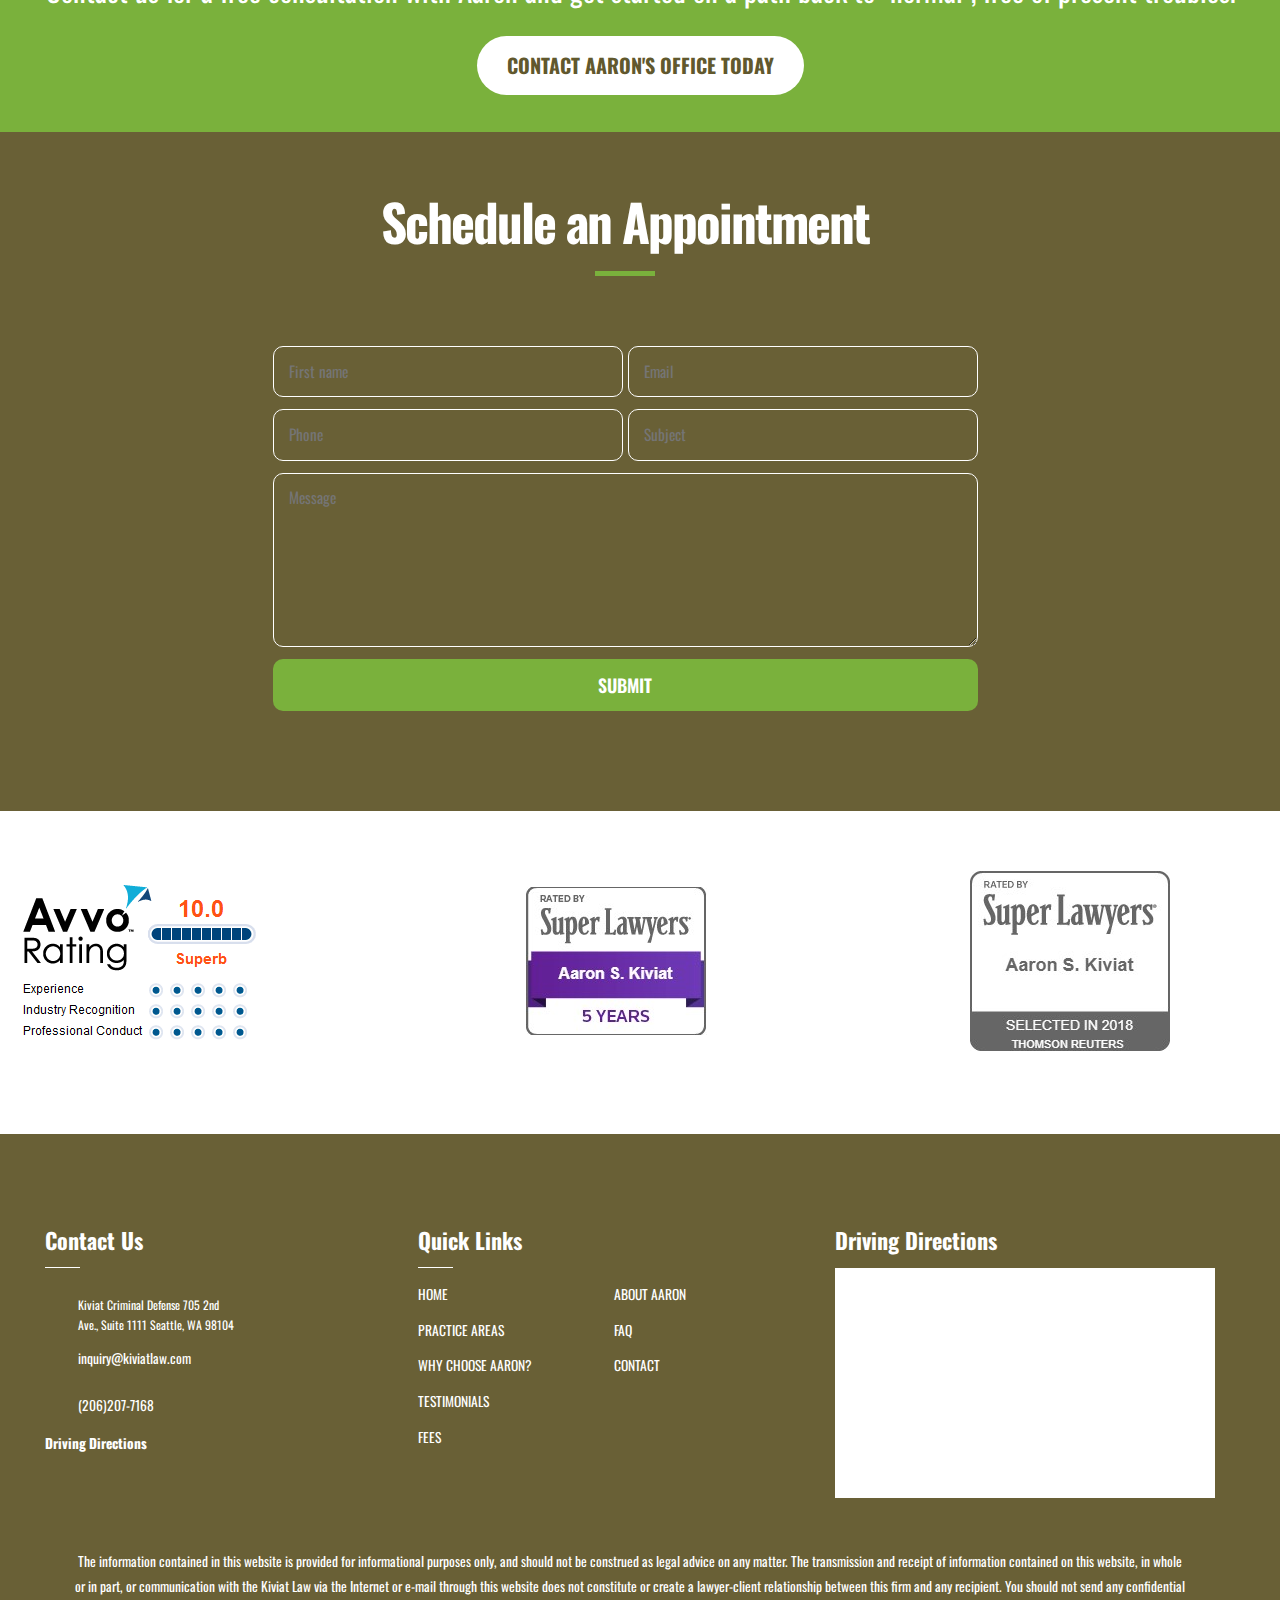
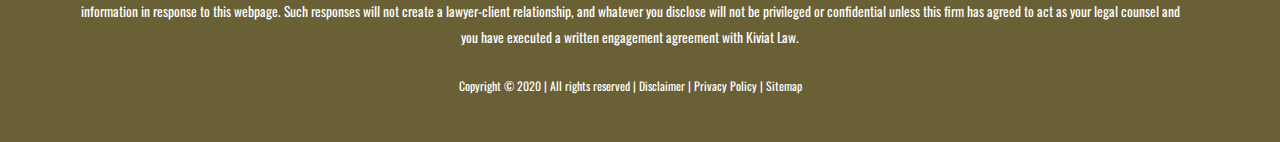
==== commit 12575640: "feat: fonts, make triangles" ====
--- a/index.html
+++ b/index.html
@@ -1,5 +1,5 @@
 <!DOCTYPE html>
-    <html lang="eng">
+    <html lang="en">
       <head>
           <meta charset="UTF-8">
 
--- a/css/style.css
+++ b/css/style.css
@@ -1,4 +1,4 @@
-@import url('https://fonts.googleapis.com/css?family=Lato:400,600,700|Oswald:300,400,500&display=swap');
+@import url('https://fonts.googleapis.com/css?family=Lato:400,400i,600,700|Oswald:300,400,500&display=swap');
 
 html,
 body {
@@ -203,6 +203,8 @@
     margin: 36px auto 0px;
     font-size: 19px;
     font-weight: bold;
+    letter-spacing: .7px;
+    font-family: 'Lato';
 }
 
 .cover-screen .button-to-contact:hover {
@@ -285,6 +287,7 @@
     text-align: center;
     padding-right: 50px;
     font-size: 1.1rem;
+    font-family: 'Lato';
 }
 
 .reason-screen .box {
@@ -340,6 +343,7 @@
     margin-block-start: 0em;
     margin-block-end: 2em;
     font-size: 16px;
+    font-family: 'Lato';
 }
 
 .testimonials-screen {
@@ -426,11 +430,17 @@
 .testimonials-screen .comment__cloud::after {
     content: "";
     position: absolute;
-    top: 100%;
-    left: 240px;
-    border-width: 55px;
-    border-style: solid;
-    border-color: #FFFFFF transparent transparent transparent;
+    display: block;
+    border-bottom: solid #7ab13a 2px;
+    border-right: solid #7ab13a 2px;
+    height: 52px;
+    width: 52px;
+    background: #fff;
+    position: absolute;
+    left: 50%;
+    bottom: 0;
+    z-index: 1;
+    transform: rotate(45deg) skew(10deg, 10deg) translate(-15px, 50px);
 }
 
 .testimonials-screen .comment__stars {
@@ -447,6 +457,8 @@
     font-style: italic;
     margin: 20px 35px 40px;
     display: block;
+    font-family: 'Lato';
+    font-size: 18px;
 }
 
 .testimonials-screen .comment__client-name {
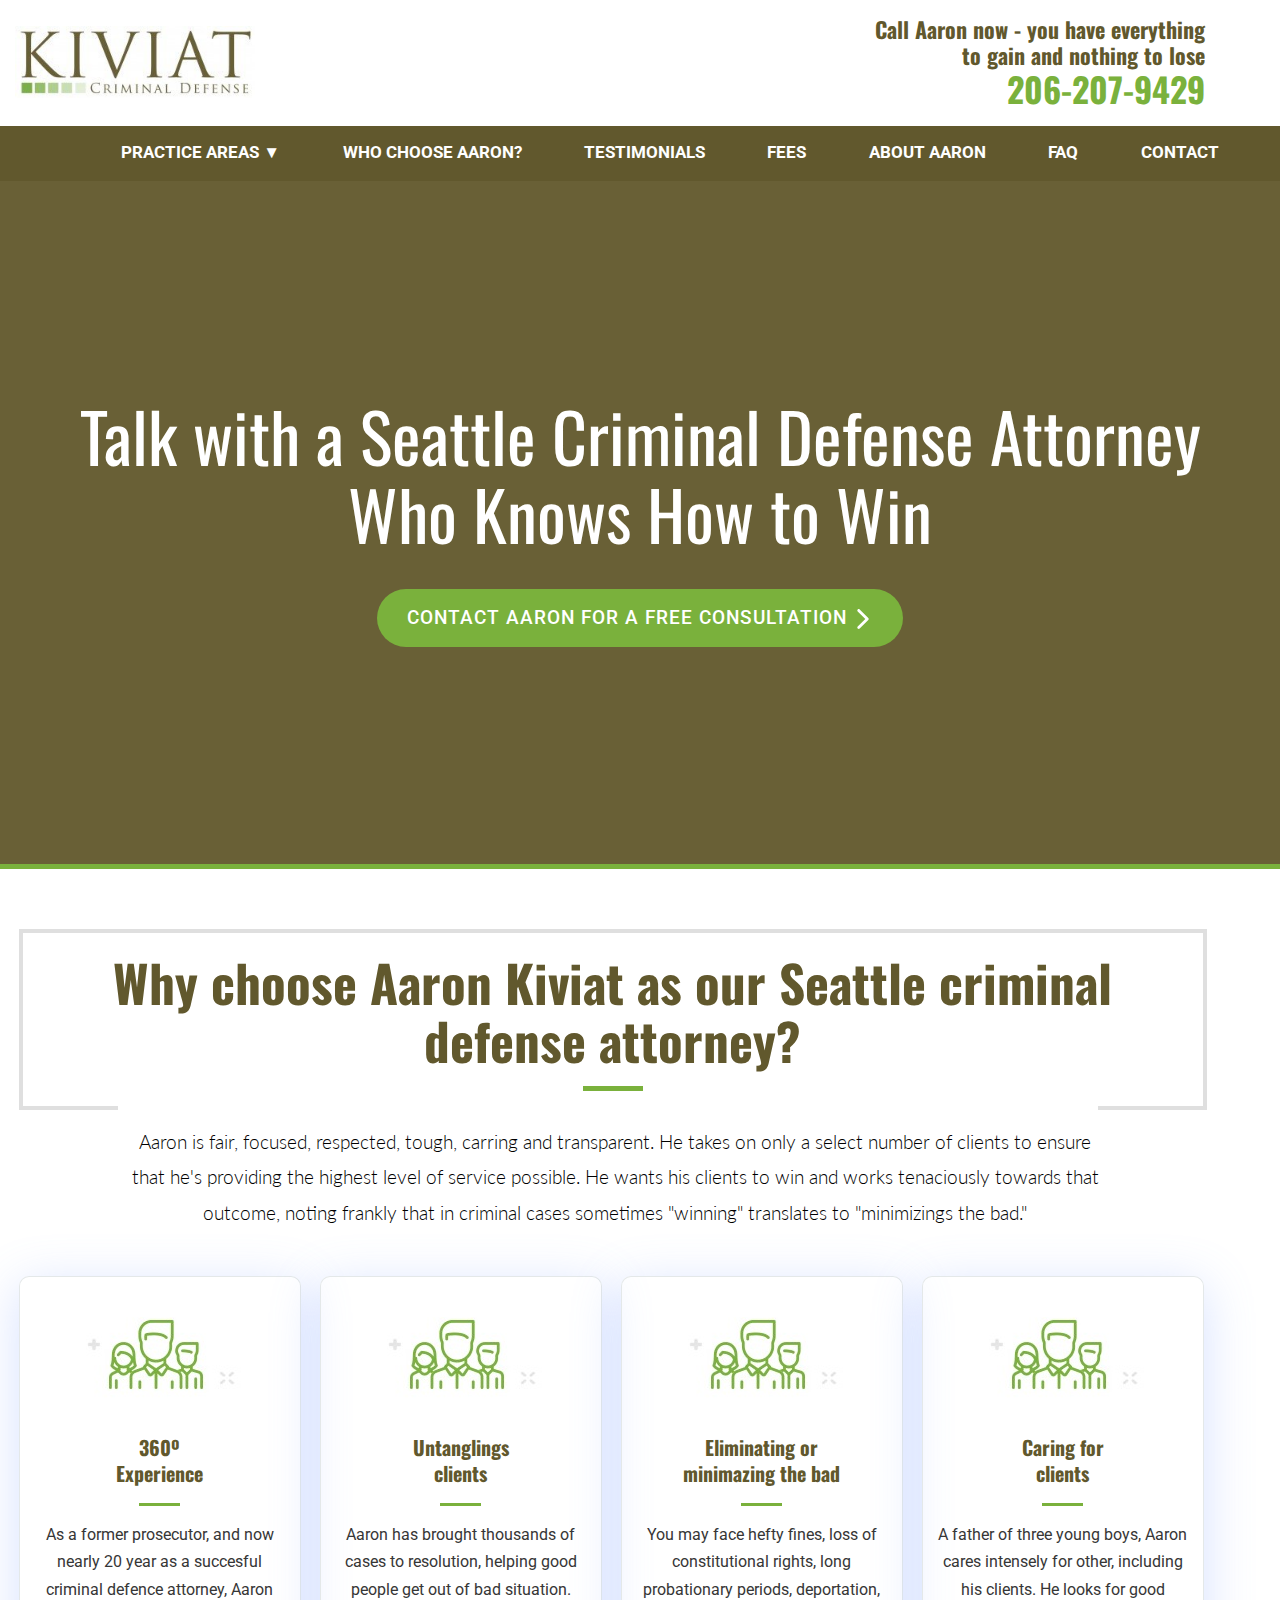
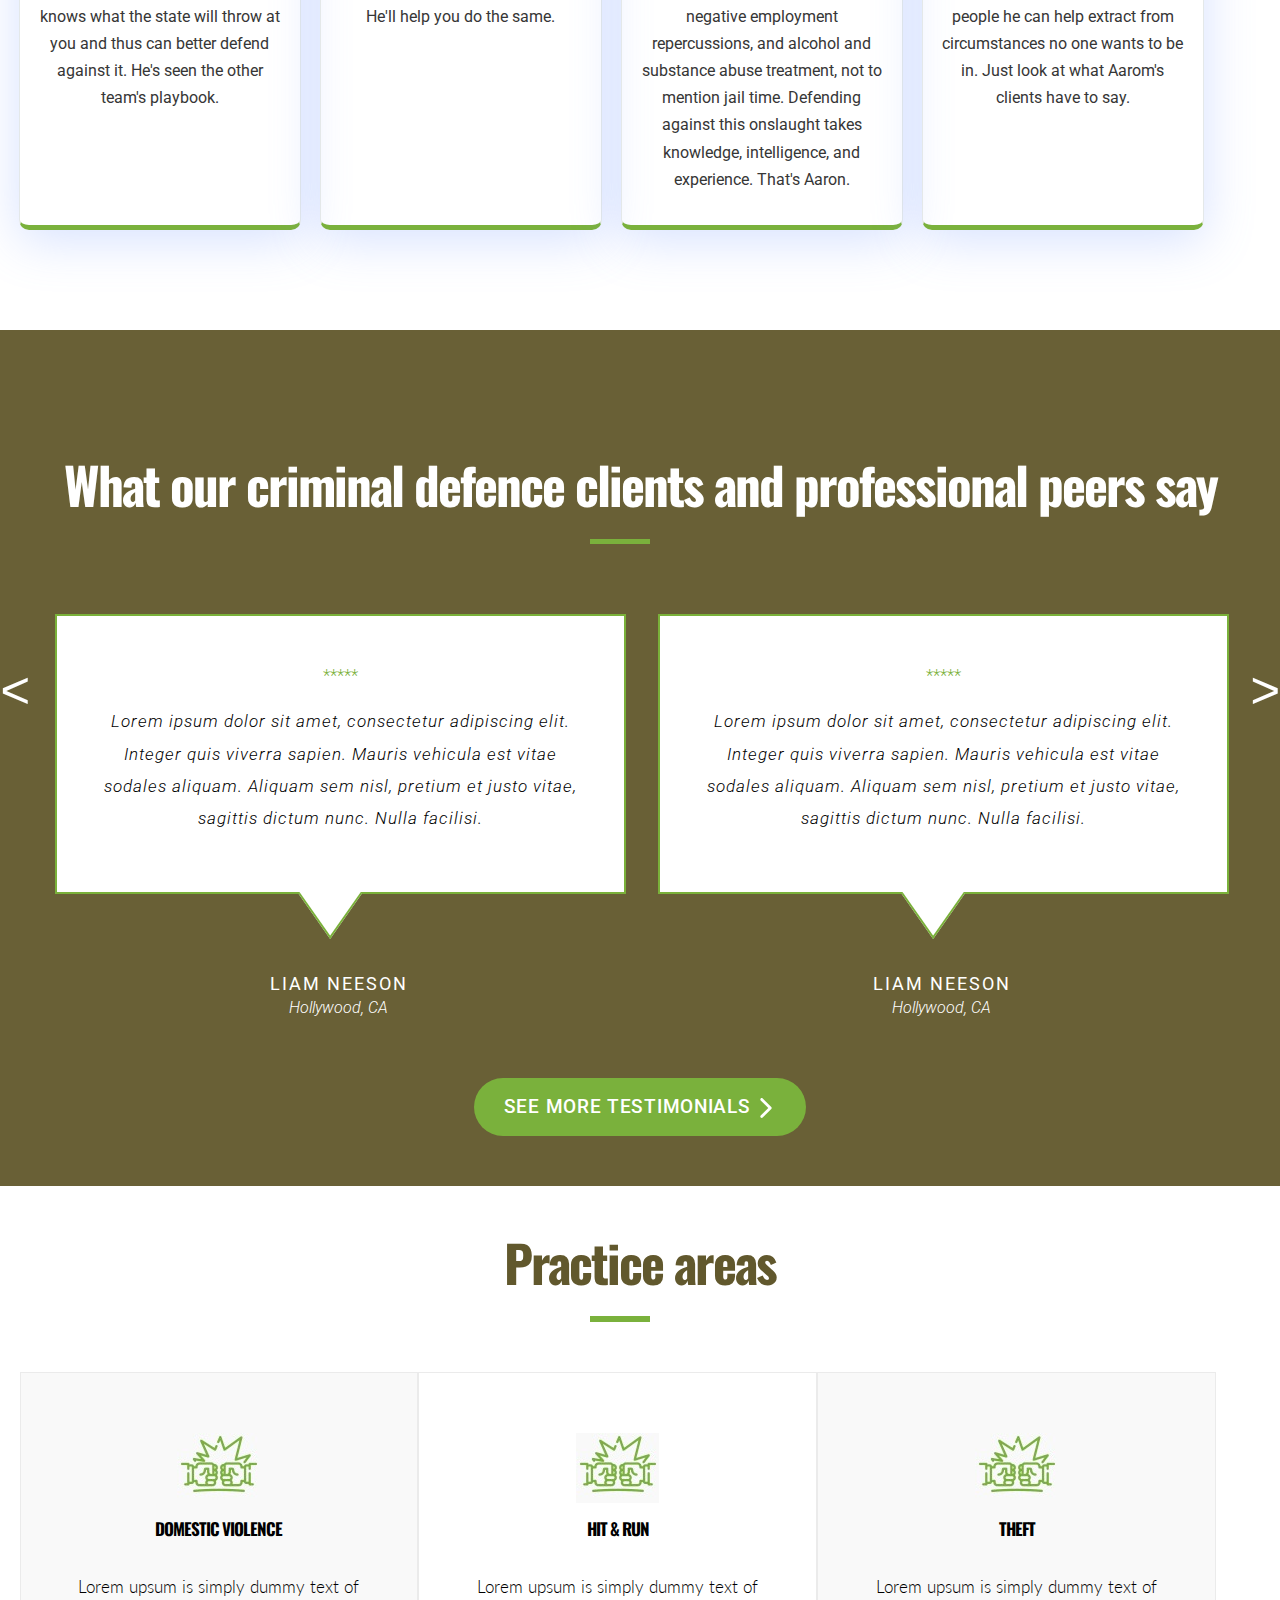
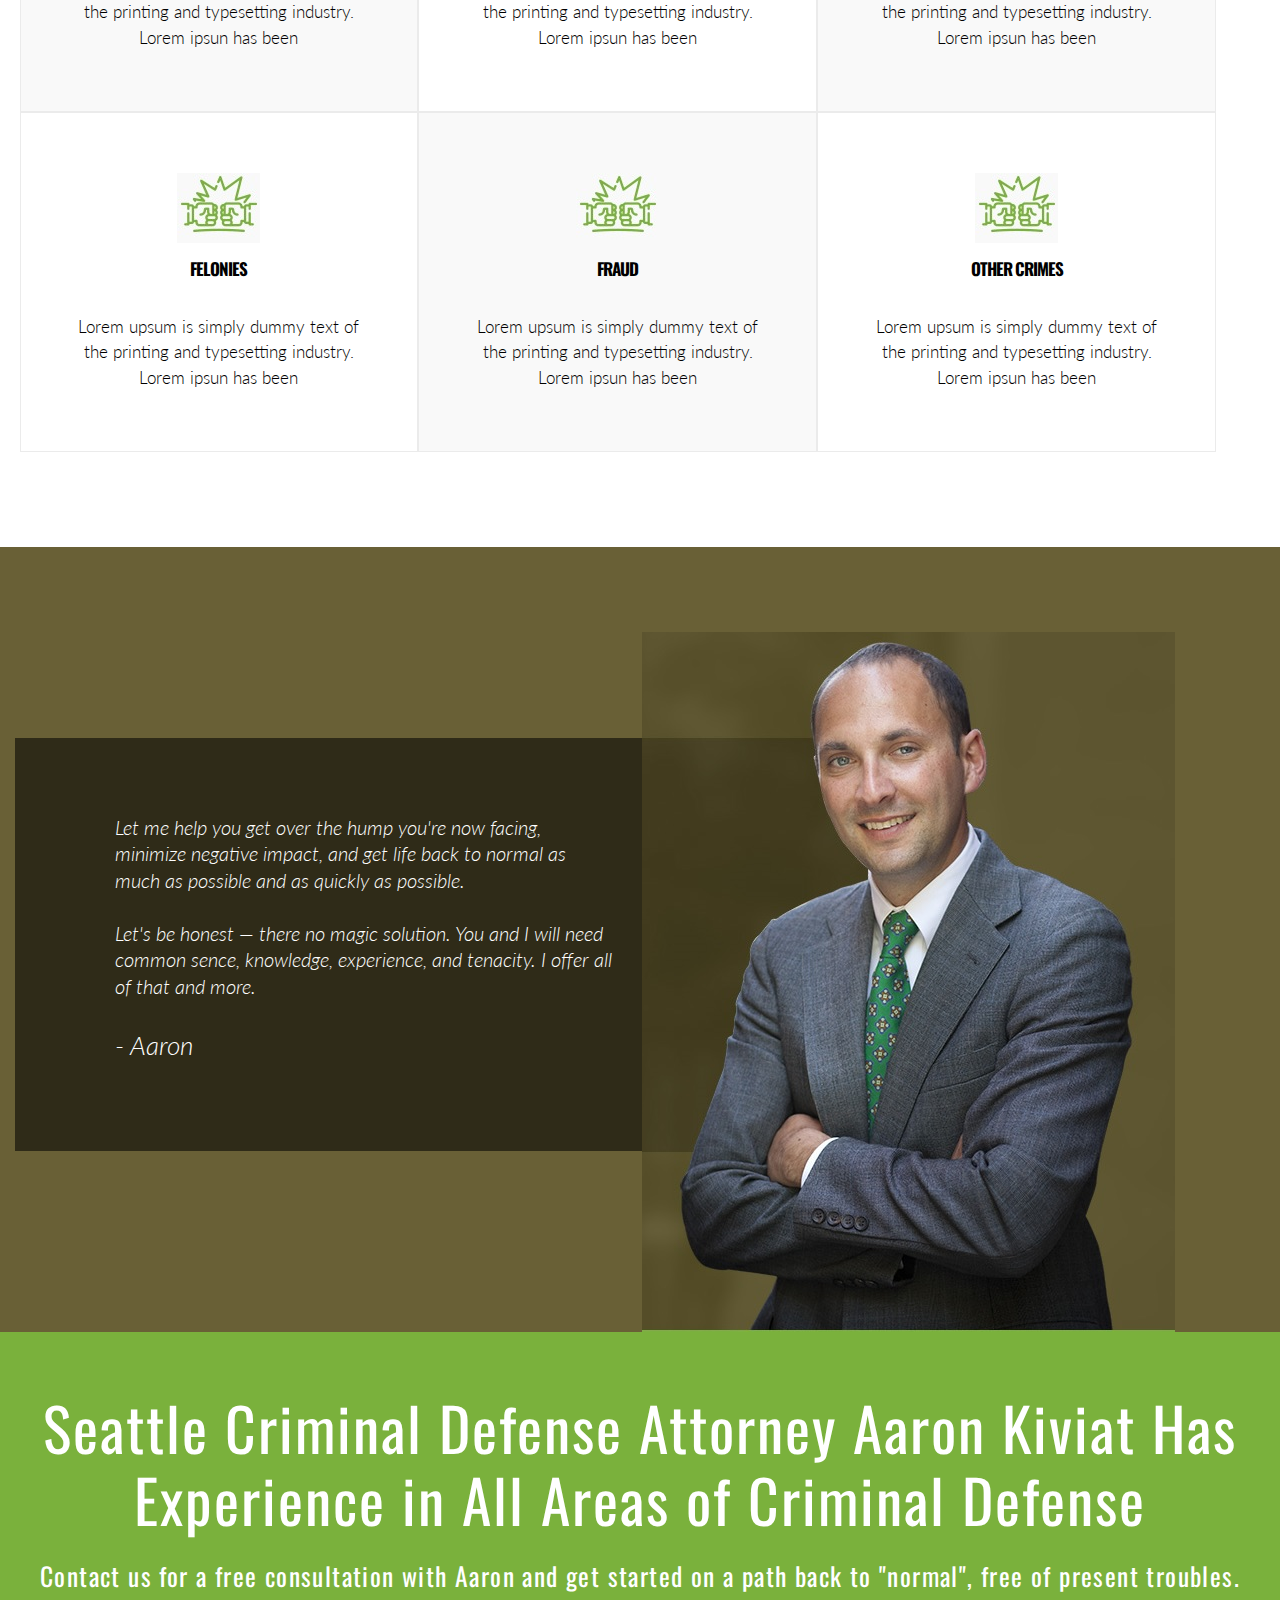
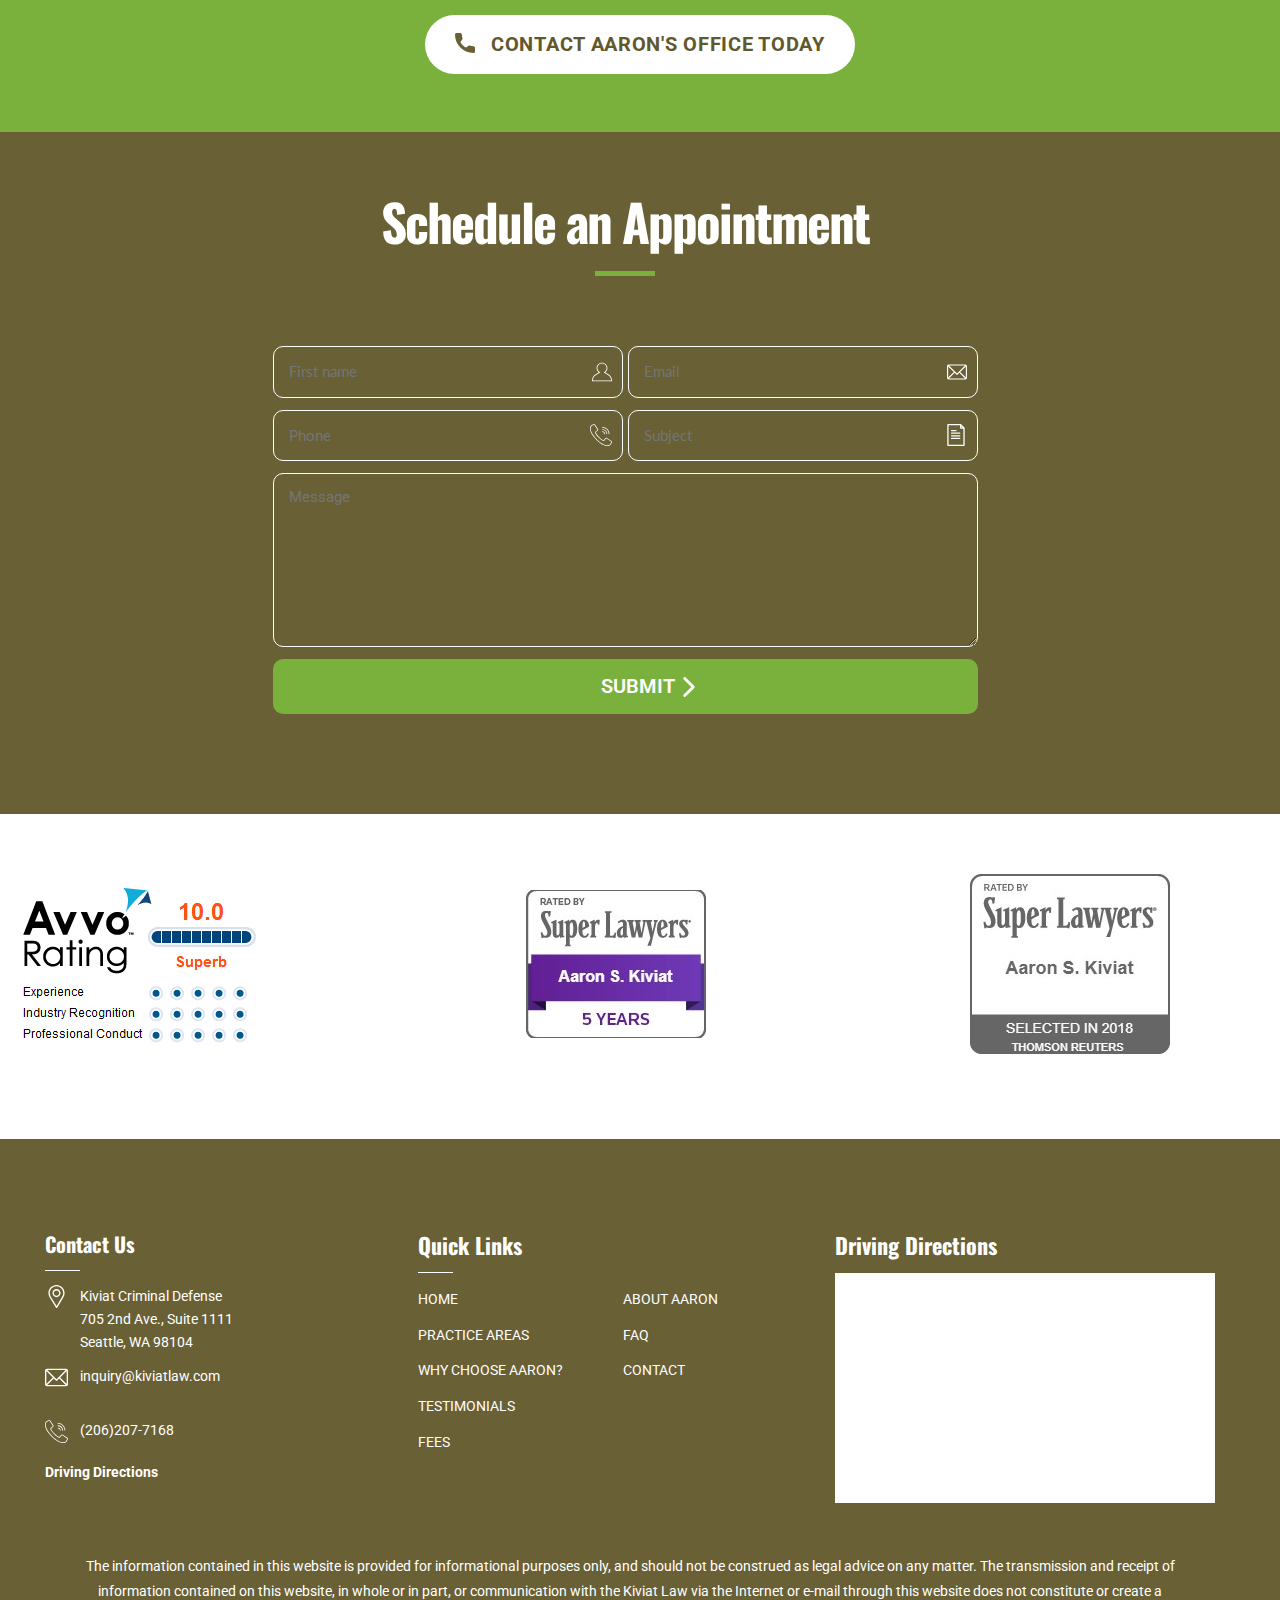
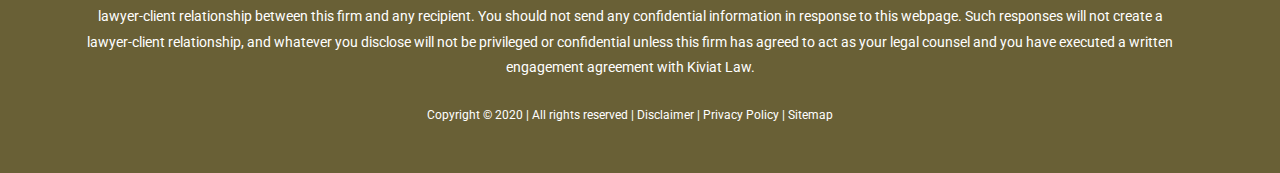
==== commit 3dd26eed: "feat: icons" ====
--- a/index.html
+++ b/index.html
@@ -80,7 +80,9 @@
         <div class="cover-screen">
           <div class="container">
             <h1 class="title">Talk with a Seattle Criminal Defense Attorney Who Knows How to Win</h1>
-            <a href="#" class="button-to-contact">Contact Aaron for a free consultation</a>
+            <a href="#" class="button-to-contact">Contact Aaron for a free consultation
+              <i class="icon icon_arrow"></i>
+            </a>
           </div>
         </div>
         <div class="reason-screen">
@@ -151,7 +153,9 @@
             </div>
             <a href="#" class="carusel__next"><pre>></pre></a>
           </div>
-          <a href="#" class="read-more">See more testimonials</a>
+          <a href="#" class="read-more">See more testimonials
+            <i class="icon icon_arrow"></i>
+          </a>
         </div>
         <div class="practices-screen">
           <div class="container">
@@ -242,7 +246,9 @@
             <p class="text">
               Contact us for a free consultation with Aaron and get started on a path back to "normal", free of present troubles.
             </p>
-            <a class="link" href="#"><img class="link__phone-pic" scr="">Contact Aaron's office today</a>
+            <a class="link" href="#">
+              <i class="icon icon_phone"></i>
+              Contact Aaron's office today</a>
           </div>
         </div>
         <div class="application-screen">
@@ -255,7 +261,9 @@
                 <input class="phone-form block-form" type="number" name="phone-form" placeholder="Phone">
                 <input class="subject-form block-form" type="text" name="subject-form" placeholder="Subject">
                 <textarea class="message-form" rows="8" name="message-form" placeholder="Message"></textarea>
-                <input class="submit-form" type="submit" value="submit">
+                <button class="submit-form" type="submit">Submit
+                  <i class="icon icon_arrow"></i>
+                </button>
               </div>
             </form>
           </div>
@@ -276,15 +284,15 @@
                 </h2>
                 <div class="contact-us__content">
                   <div class="contact-us__addres contact-us__item">
-                    <img class="contact-us__addres__pic contact-us__pic" src="">
+                    <img class="contact-us__addres__pic contact-us__pic" src="img/icons/pin.svg">
                     <p class="contact-us__text">Kiviat Criminal Defense 705 2nd Ave., Suite 1111 Seattle, WA 98104</p>
                   </div>
-                  <div class="contact-us__email contact-us__item">
-                    <img class="contact-us__email__pic contact-us__pic" src="">
+                  <div class="contact-us__item contact-us__email">
+                    <img class="contact-us__email__pic contact-us__pic" src="img/icons/mail.svg">
                     <a href="#" class="contact-us__link">inquiry@kiviatlaw.com</a>
                   </div>
-                  <div class="contact-us__phone-number contact-us__item">
-                    <img class="contact-us__phone-number__pic contact-us__pic" src="">
+                  <div class="contact-us__item contact-us__phone-number">
+                    <img class="contact-us__phone-number__pic contact-us__pic" src="img/icons/phone-call.svg">
                     <a href="#" class="contact-us__link">(206)207-7168</a>
                   </div>
                   <div class="contact-us__way contact-us__item">
--- a/css/style.css
+++ b/css/style.css
@@ -1,4 +1,4 @@
-@import url('https://fonts.googleapis.com/css?family=Lato:400,400i,600,700|Oswald:300,400,500&display=swap');
+@import url('https://fonts.googleapis.com/css?family=Lato:300,400|Roboto:300,300i,400,400i,500|Oswald:300,400,500&display=swap');
 
 html,
 body {
@@ -13,7 +13,35 @@
 }
 
 body {
+    font-family: 'Roboto';
+}
+
+h1,
+h2,
+h3,
+h4,
+h5 {
     font-family: 'Oswald', sans-serif;
+}
+
+.icon {
+    background-repeat: no-repeat;
+    background-position: center;
+    background-size: contain;
+    display: inline-block;
+    height: 20px;
+    width: 20px;
+    vertical-align: middle;
+}
+
+.icon_arrow {
+    background-image: url(../img/icons/arrow.svg);
+}
+
+.icon_phone {
+    background-image: url(../img/icons/phone.svg);
+    vertical-align: top;
+    margin-right: 10px;
 }
 
 header {
@@ -26,6 +54,7 @@
     display: block;
     background: #FFFFFF;
     padding: 16px 0;
+    font-family: 'Oswald', sans-serif;
 }
 
 header .top .container {
@@ -202,9 +231,8 @@
     display: inline-block;
     margin: 36px auto 0px;
     font-size: 19px;
-    font-weight: bold;
-    letter-spacing: .7px;
-    font-family: 'Lato';
+    font-weight: 500;
+    letter-spacing: 1px;
 }
 
 .cover-screen .button-to-contact:hover {
@@ -228,10 +256,7 @@
 
 .reason-screen .block {
     width: 1180px;
-    border: solid #dfdfdf 5px;
-    border-left: solid #dfdfdf 3px;
-    border-right: solid #dfdfdf 3px;
-    border-bottom: solid #dfdfdf 3px;
+    border: solid #dfdfdf 4px;
     align-items: center;
     display: block;
     margin-right: 55px;;
@@ -240,13 +265,13 @@
 
 .reason-screen .block::after {
     background: #FFFFFF center;
-    margin: 0px auto 5px;
     width: 980px;
-    height: 5px;
+    height: 6px;
     content: "";
     display: block;
     position: absolute;
     left: 95px;
+    bottom: -5px;
 }
 
 .reason-screen .block .title {
@@ -288,6 +313,7 @@
     padding-right: 50px;
     font-size: 1.1rem;
     font-family: 'Lato';
+    font-weight: 300;
 }
 
 .reason-screen .box {
@@ -343,7 +369,6 @@
     margin-block-start: 0em;
     margin-block-end: 2em;
     font-size: 16px;
-    font-family: 'Lato';
 }
 
 .testimonials-screen {
@@ -425,6 +450,7 @@
     min-height: 276px;
     /* box-sizing: border-box; */
     margin-bottom: 80px;
+    font-weight: 300;
 }
 
 .testimonials-screen .comment__cloud::after {
@@ -457,8 +483,7 @@
     font-style: italic;
     margin: 20px 35px 40px;
     display: block;
-    font-family: 'Lato';
-    font-size: 18px;
+    letter-spacing: 1px;
 }
 
 .testimonials-screen .comment__client-name {
@@ -468,6 +493,8 @@
     display: block;
     margin: 0px auto 0px;
     margin-block-start: 0em;
+    letter-spacing: 2px;
+    font-size: 18px;
 }
 
 .testimonials-screen .comment__place {
@@ -476,6 +503,8 @@
     text-align: center;
     display: block;
     margin: 5px auto 0px;
+    font-weight: 300;
+    font-size: 16px;
 }
 
 .testimonials-screen .carusel__next {
@@ -500,8 +529,7 @@
     text-transform: uppercase;
     margin: 0px auto 50px;
     font-size: 19px;
-    font-weight: 600;
-    font-family: 'Lato';
+    font-weight: 500;
     letter-spacing: .7px;
 }
 
@@ -598,7 +626,8 @@
     line-height: 1.5;
     color: #000000;
     text-align: center;
-    
+    font-family: 'Lato';
+    font-weight: 300;    
 }
 
 .quotes-screen {
@@ -630,7 +659,8 @@
     display: block;
     margin: 55px 100px;
     width: 500px;
-    
+    font-family: 'Lato';
+    font-weight: 300;
 }
 
 .quotes-screen .box .text {
@@ -676,6 +706,7 @@
     display: block;
     margin: 0px auto;
     text-align: center;
+    padding-top: 60px;
 }
 
 .phone-screen .title {
@@ -688,13 +719,20 @@
     margin-inline-end: 0px;
     color: #FFFFFF;
     line-height: 1.1;
+    font-weight: 400;
+    font-weight: 400;
+    font-size: 3.5rem;
+    letter-spacing: 2px;
+    line-height: 1.2;
 }
 
 .phone-screen .text {
     color: #FFFFFF;
     text-align: center;
     display: inline-block;
-    font-size: 1.7rem;
+    font-family: Oswald;
+    font-size: 1.5rem;
+    letter-spacing: 1.4px;
 }
 
 .phone-screen .link {
@@ -707,7 +745,7 @@
     text-decoration: none;
     border-radius: 50px;
     display: inline-block;
-
+    letter-spacing: .7px;
 }
 
 .phone-screen .link:hover {
@@ -766,27 +804,30 @@
     display: block;
     box-sizing: border-box;
     font-size: 0.9rem;
-    
+    font-family: Lato;
+    background-color: transparent;
+    background-position-y: center;
+    background-position-x: 97%;
+    background-size: 20px;
+    background-repeat: no-repeat;
 }
 
 .application-screen .name-form {
-    background: url() right no-repeat;
-    background-position-y: center;
+    background-image: url(../img/icons/avatar.svg);
 }
 
 .application-screen .email-form {
-    background: url() right no-repeat;
-    background-position-y: center;
+    background-image: url(../img/icons/mail.svg);
 }
 
 .application-screen .phone-form {
-    background: url() right no-repeat;
-    background-position-y: center;
+    background-image: url(../img/icons/phone-call.svg);
+    background-size: 22px;
 }
 
 .application-screen .subject-form {
-    background: url() right no-repeat;
-    background-position-y: center;
+    background-image: url(../img/icons/document.svg);
+    background-size: 22px;
 }
 
 .application-screen .message-form {
@@ -811,10 +852,11 @@
     text-transform: uppercase;
     color: #FFFFFF;
     display: block;
-    font-size: 1.05rem;
+    font-size: 1.2rem;
     font-weight: 600;
     border: 0px;
     margin-bottom: 100px;
+    padding-left: 50px;
 }
 
 .application-screen .submit-form:hover {
@@ -881,7 +923,7 @@
     font-weight: bold;
     display: block;
     margin: 0px 0px 10px;
-    font-size: 1.3rem;
+    font-size: 1.2rem;
 }
 
 footer .contact-us .title::after {
@@ -900,7 +942,17 @@
 
 footer .contact-us__item {
     display: flex;
-    margin: 15px 0px 16px;
+    align-items: flex-start;
+}
+
+footer .contact-us__address {
+    margin-top: 24px;
+}
+
+footer .contact-us__email,
+footer .contact-us__phone-number {
+    align-items: center;
+    margin-top: 11px;
 }
 
 footer .contact-us__phone-number {
@@ -910,16 +962,16 @@
 footer .contact-us__pic {
     display: block;
     width: min-content;
-    margin-right: 33px;
+    margin-right: 12px;
+    width: 23px;
 }
 
 footer .contact-us__text {
     display: inline-block;
     line-height: 1.7;
     color: #FFFFFF;
-    font-size: 0.7rem;
-    margin-block-end: 0em;
-    margin-block-start: 1em;
+    font-size: 0.8rem;
+    margin: 0;
 }
 
 footer .contact-us__link {
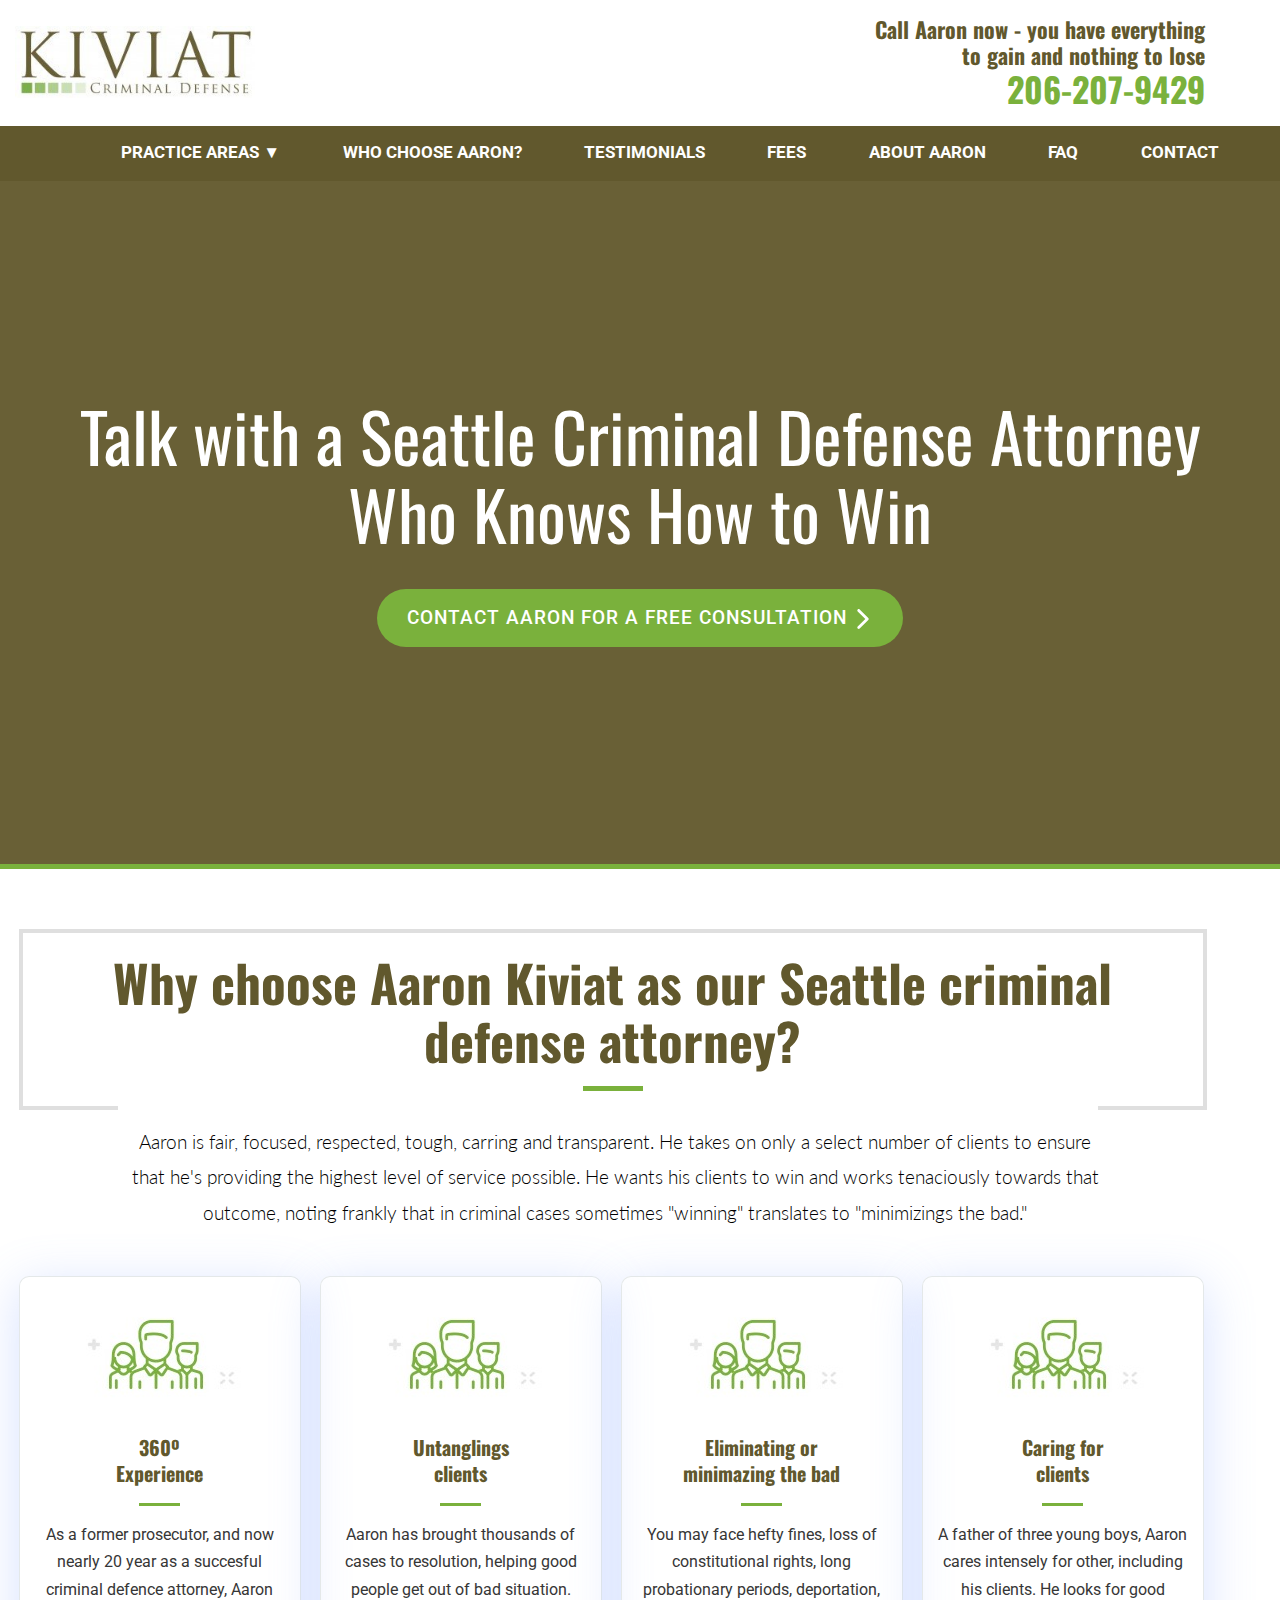
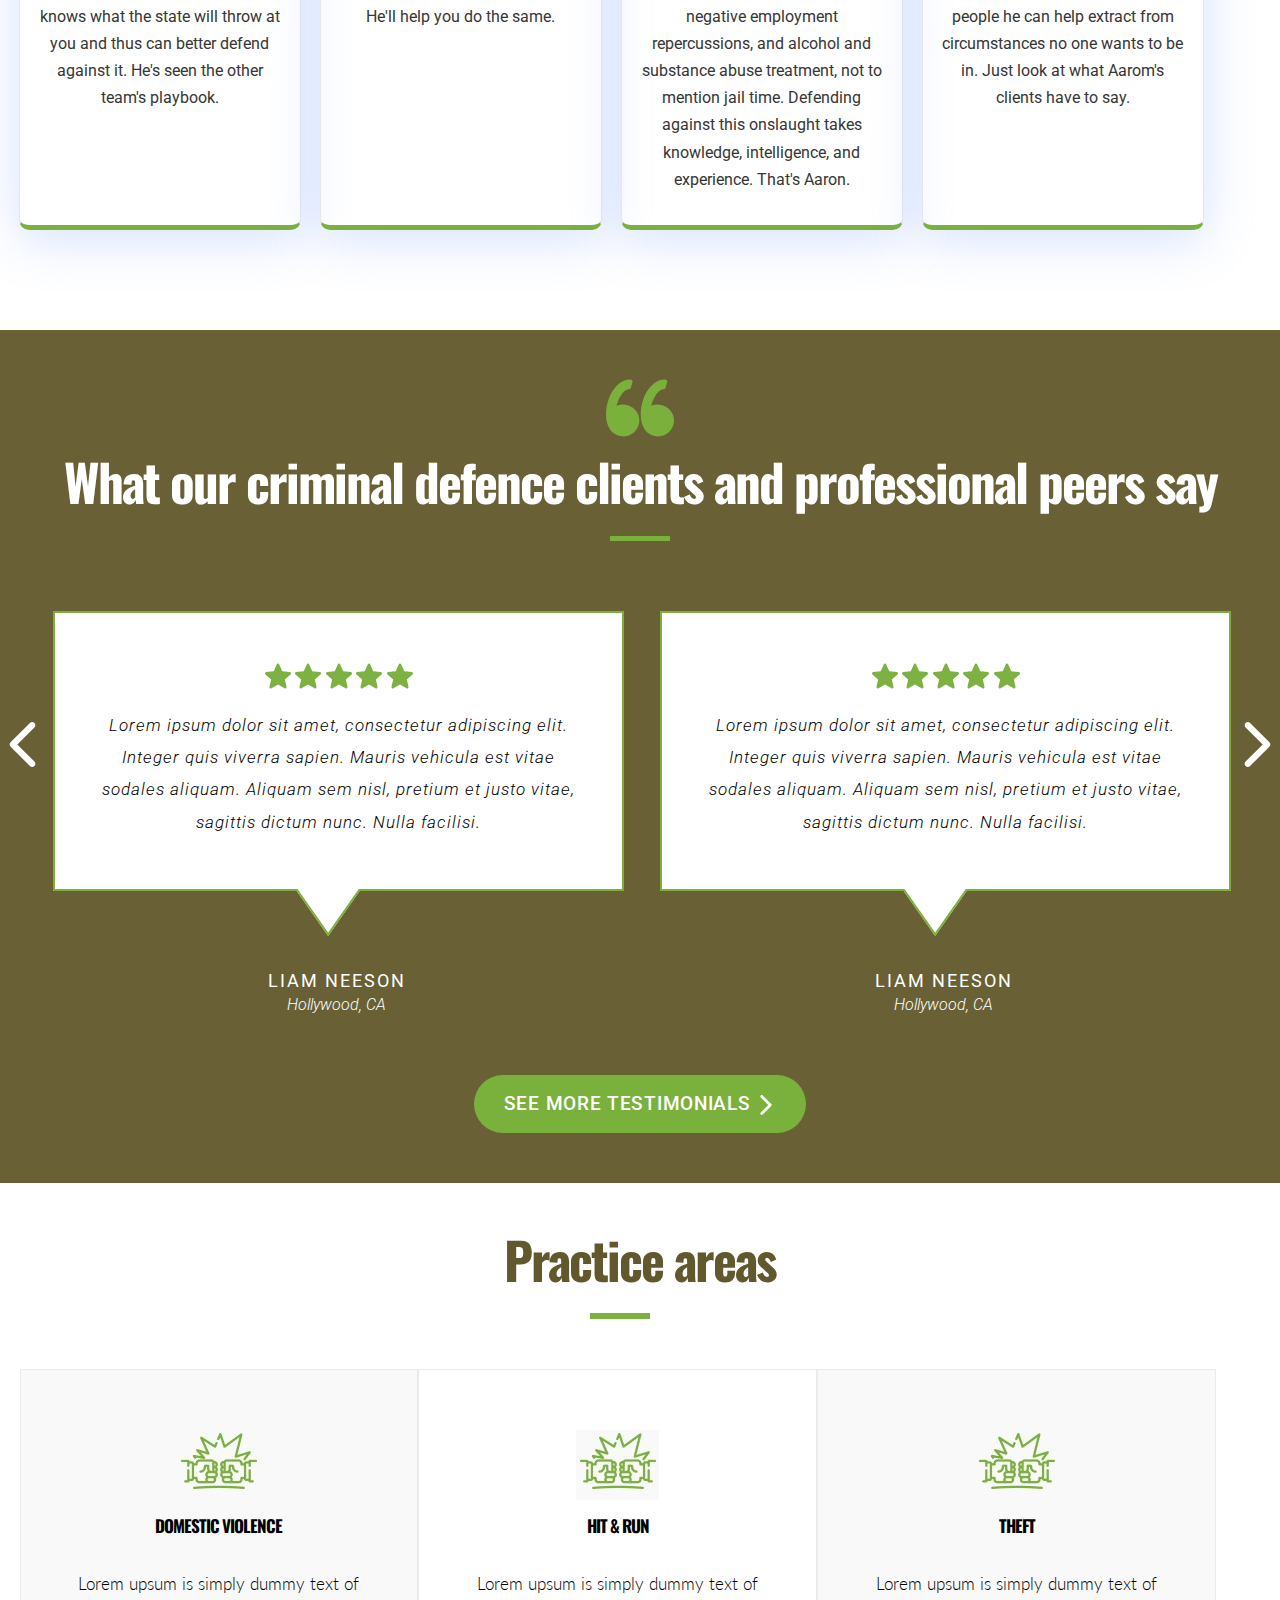
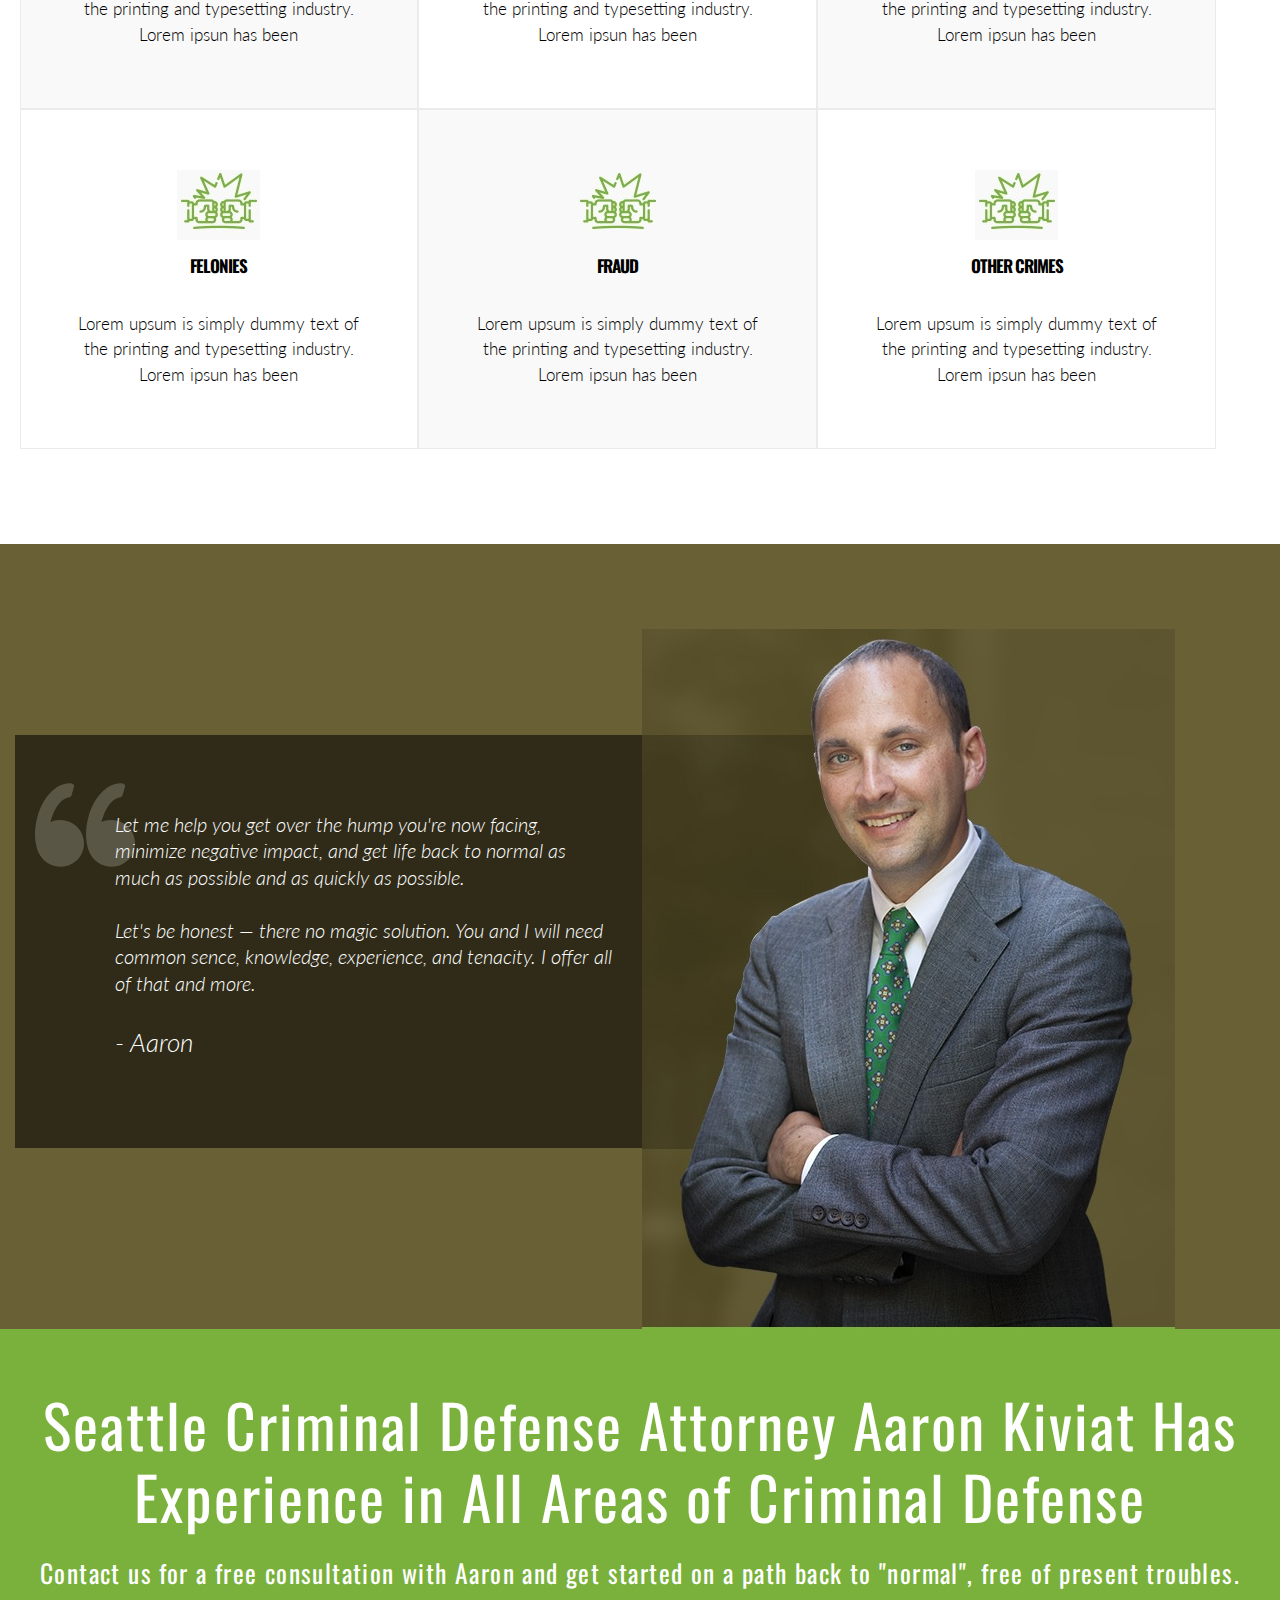
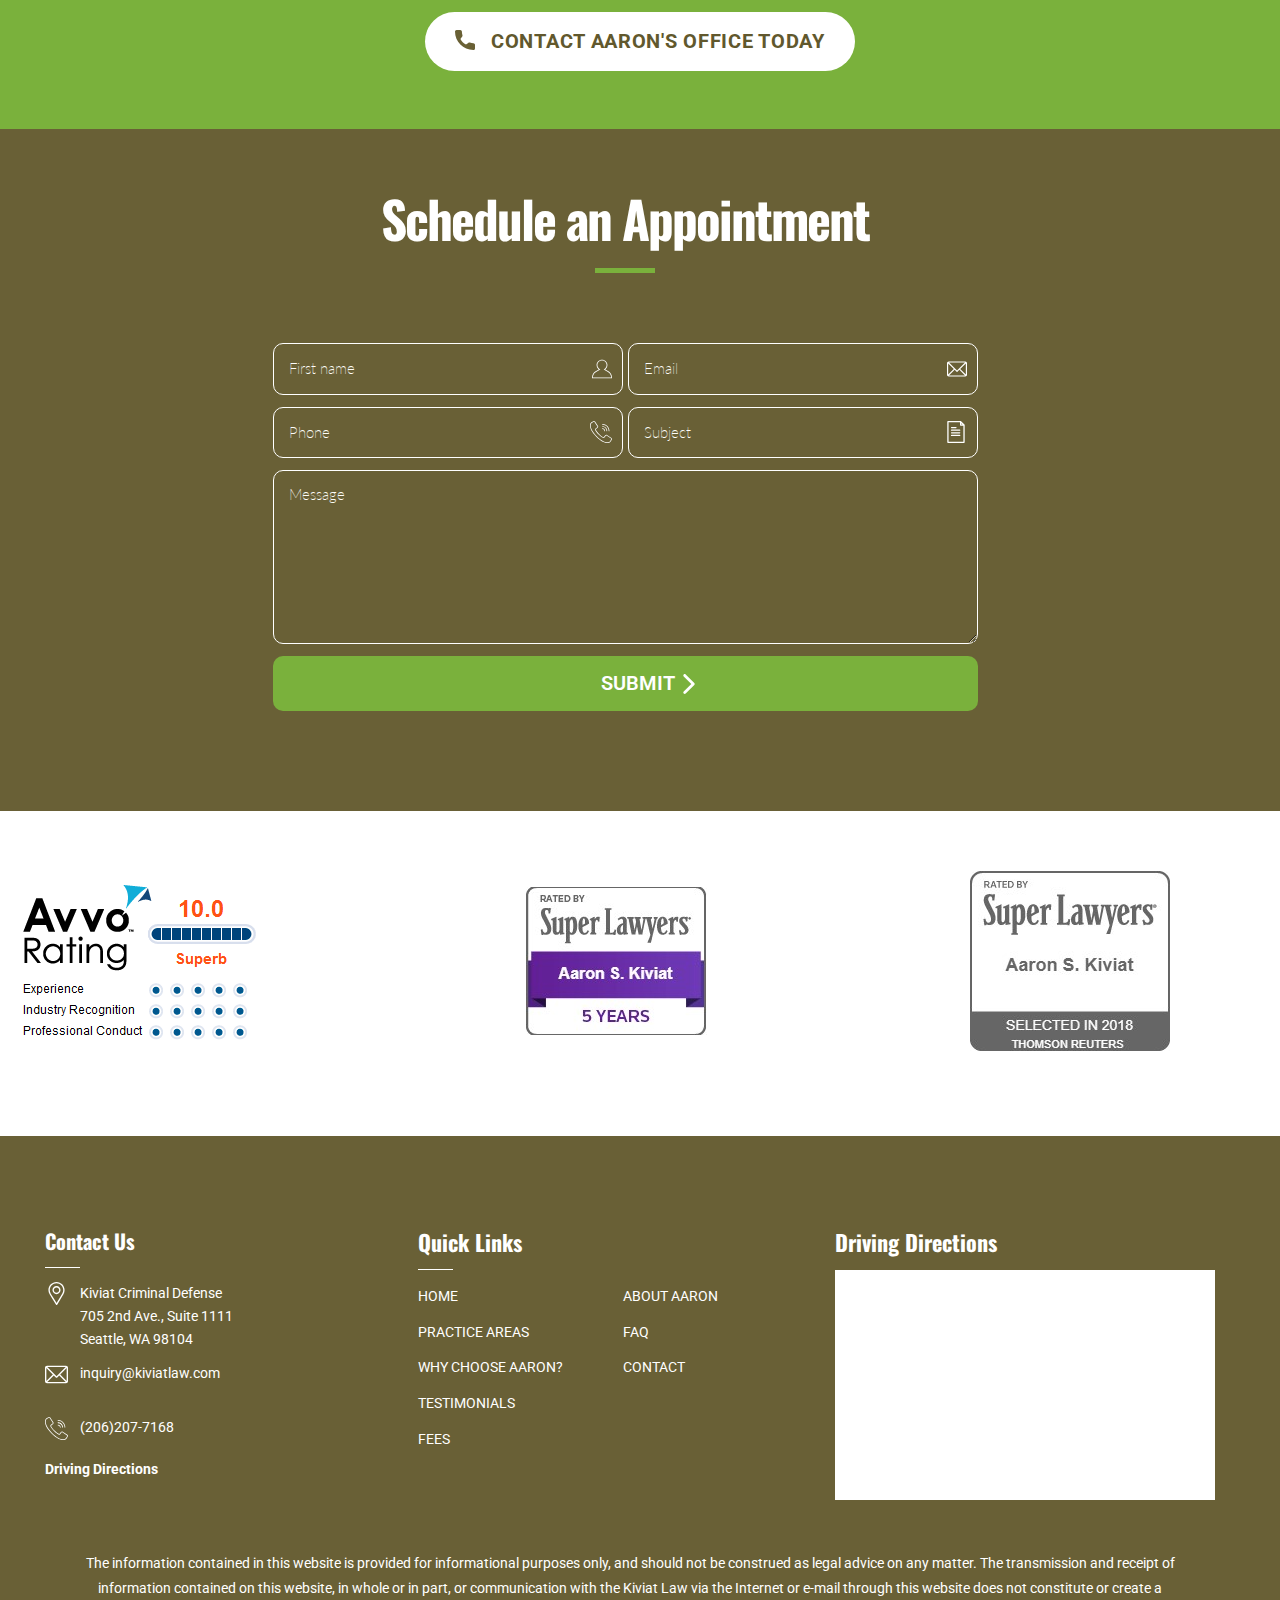
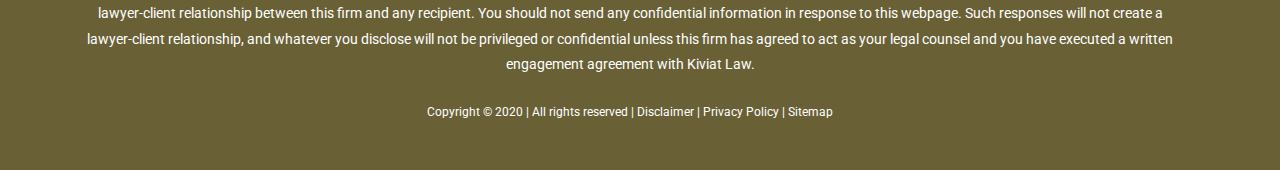
==== commit ee17297e: "feat: stars" ====
--- a/index.html
+++ b/index.html
@@ -128,11 +128,17 @@
         <div class="testimonials-screen">
           <h1 class="title">What our criminal defence clients and professional peers say</h1>
           <div class="carusel">
-            <a href="#" class="carusel__previous"><p class="symbol"><pre><</pre></p></a>
+            <a href="#" class="carusel__nav carusel__prev"></a>
             <div class="carusel-inner">
               <div class="comment">
                 <div class=comment__cloud>
-                  <p class="comment__stars">*****</p>
+                  <div class="comment__stars">
+                    <i class="comment__star"></i>
+                    <i class="comment__star"></i>
+                    <i class="comment__star"></i>
+                    <i class="comment__star"></i>
+                    <i class="comment__star"></i>
+                  </div>
                   <p class="comment__text">
                   Lorem ipsum dolor sit amet, consectetur adipiscing elit. Integer quis viverra sapien. Mauris vehicula est vitae sodales aliquam. Aliquam sem nisl, pretium et justo vitae, sagittis dictum nunc. Nulla facilisi.
                   </p>
@@ -142,7 +148,13 @@
               </div>
               <div class="comment">
                 <div class=comment__cloud>
-                  <p class="comment__stars">*****</p>
+                  <div class="comment__stars">
+                    <i class="comment__star"></i>
+                    <i class="comment__star"></i>
+                    <i class="comment__star"></i>
+                    <i class="comment__star"></i>
+                    <i class="comment__star"></i>
+                  </div>
                   <p class="comment__text">
                   Lorem ipsum dolor sit amet, consectetur adipiscing elit. Integer quis viverra sapien. Mauris vehicula est vitae sodales aliquam. Aliquam sem nisl, pretium et justo vitae, sagittis dictum nunc. Nulla facilisi.
                   </p>
@@ -151,7 +163,7 @@
                 <p class="comment__place">Hollywood, CA</p>
               </div>
             </div>
-            <a href="#" class="carusel__next"><pre>></pre></a>
+            <a href="#" class="carusel__nav carusel__next"></a>
           </div>
           <a href="#" class="read-more">See more testimonials
             <i class="icon icon_arrow"></i>
--- a/css/style.css
+++ b/css/style.css
@@ -1,4 +1,4 @@
-@import url('https://fonts.googleapis.com/css?family=Lato:300,400|Roboto:300,300i,400,400i,500|Oswald:300,400,500&display=swap');
+@import url('https://fonts.googleapis.com/css?family=Lato:200,300,400|Roboto:300,300i,400,400i,500|Oswald:300,400,500&display=swap');
 
 html,
 body {
@@ -383,7 +383,7 @@
     display: inline-block;
     color: #FFFFFF;
     font-size: 3rem;
-    margin: 125px auto 70px;
+    margin: 44px auto 70px;
     letter-spacing: -2px;
 }
 
@@ -394,6 +394,10 @@
     color: #7ab13c;
     font-size: 0px;
     background-size: 200%;
+    background: url(../img/icons/quote-green.svg) center no-repeat;
+    background-size: contain;
+    height: 68px;
+    margin-bottom: 10px;
 }
 
 .testimonials-screen .title::after {
@@ -403,7 +407,6 @@
     height: 5px;
     content: "";
     display: block;
-    right: 20px;
     position: relative;
 }
 
@@ -412,32 +415,18 @@
     width: 1280px;
     margin: 0px auto 0px;
     align-items: center;
-    /* justify-content: space-between; */
-    padding-right: 50px;
-}
-
-.testimonials-screen .carusel__previous {
-    width: 30px;
-    text-align: center;
-    color: #FFFFFF;
-    font-size: 3rem;
-    display: block;
-    text-decoration: none;
-    padding-right: 25px;
-    min-height: 461px;
+    position: relative;
 }
 
 .testimonials-screen .carusel-inner {
-    justify-content: space-between;
-    display: flex;
-    width: 100%;
+    display: flex;
+    margin: 0 auto;
 }
 
 .testimonials-screen .comment {
     width: 567px;
     display: block;
-    margin-bottom: 60px;
-
+    margin: 0 20px 60px;
 }
 
 .testimonials-screen .comment__cloud {
@@ -448,7 +437,6 @@
     position: relative;
     border: solid #7ab13a 2px;
     min-height: 276px;
-    /* box-sizing: border-box; */
     margin-bottom: 80px;
     font-weight: 300;
 }
@@ -472,8 +460,19 @@
 .testimonials-screen .comment__stars {
     color: #7ab13c;
     text-align: center;
-    display: block;
+    display: flex;
+    justify-content: space-between;
     margin: 50px auto 0px;
+    width: 152px;
+    height: 26px;
+}
+
+.comment__star {
+    background: url(../img/icons/star.svg) no-repeat center;
+    background-size: contain;
+    display: block;
+    width: 30px;
+    height: 100%;
 }
 
 .testimonials-screen .comment__text {
@@ -507,15 +506,23 @@
     font-size: 16px;
 }
 
-.testimonials-screen .carusel__next {
-    width: 30px;
-    text-align: center;
-    color: #FFFFFF;
-    font-size: 3rem;
-    display: block;
-    text-decoration: none;
-    padding-left: 25px;
-    min-height: 461px;
+.carusel__nav {
+    background: url(../img/icons/arrow.svg) no-repeat center;
+    background-size: contain;
+    display: block;
+    height: 45px;
+    width: 45px;
+    position: absolute;
+    top: 24%;
+}
+
+.carusel__prev {
+    transform: rotate(180deg);
+    left: 0;
+}
+
+.carusel__next {
+    right: 0;
 }
 
 .testimonials-screen .read-more {
@@ -653,6 +660,19 @@
     width: 900px;
     position: relative;
     top: 5px;
+}
+
+.quotes-screen .box::before {
+    content: '';
+    position: absolute;
+    top: 40px;
+    left: 20px;
+    height: 0;
+    height: 100px;
+    width: 100px;
+    background: url(../img/icons/quote-grey.svg) no-repeat center;
+    background-size: contain;
+    opacity: .2;
 }
 
 .quotes-screen .box .content {
@@ -800,7 +820,7 @@
     padding: 16px 13px 16px 15px;
     border: solid #FFFFFF 1px;
     border-radius: 10px;
-    color: #FFFFFF;
+    color: #fefdfa;
     display: block;
     box-sizing: border-box;
     font-size: 0.9rem;
@@ -810,6 +830,11 @@
     background-position-x: 97%;
     background-size: 20px;
     background-repeat: no-repeat;
+    font-weight: 200;
+}
+
+.block-form::placeholder {
+    color: inherit;
 }
 
 .application-screen .name-form {
@@ -841,6 +866,13 @@
     display: block;
     box-sizing: border-box;
     font-size: 0.9rem;
+    color: #fefdfa;
+    font-weight: 200;
+    font-family: Lato;
+}
+
+.application-screen .message-form::placeholder {
+    color: inherit;
 }
 
 .application-screen .submit-form {
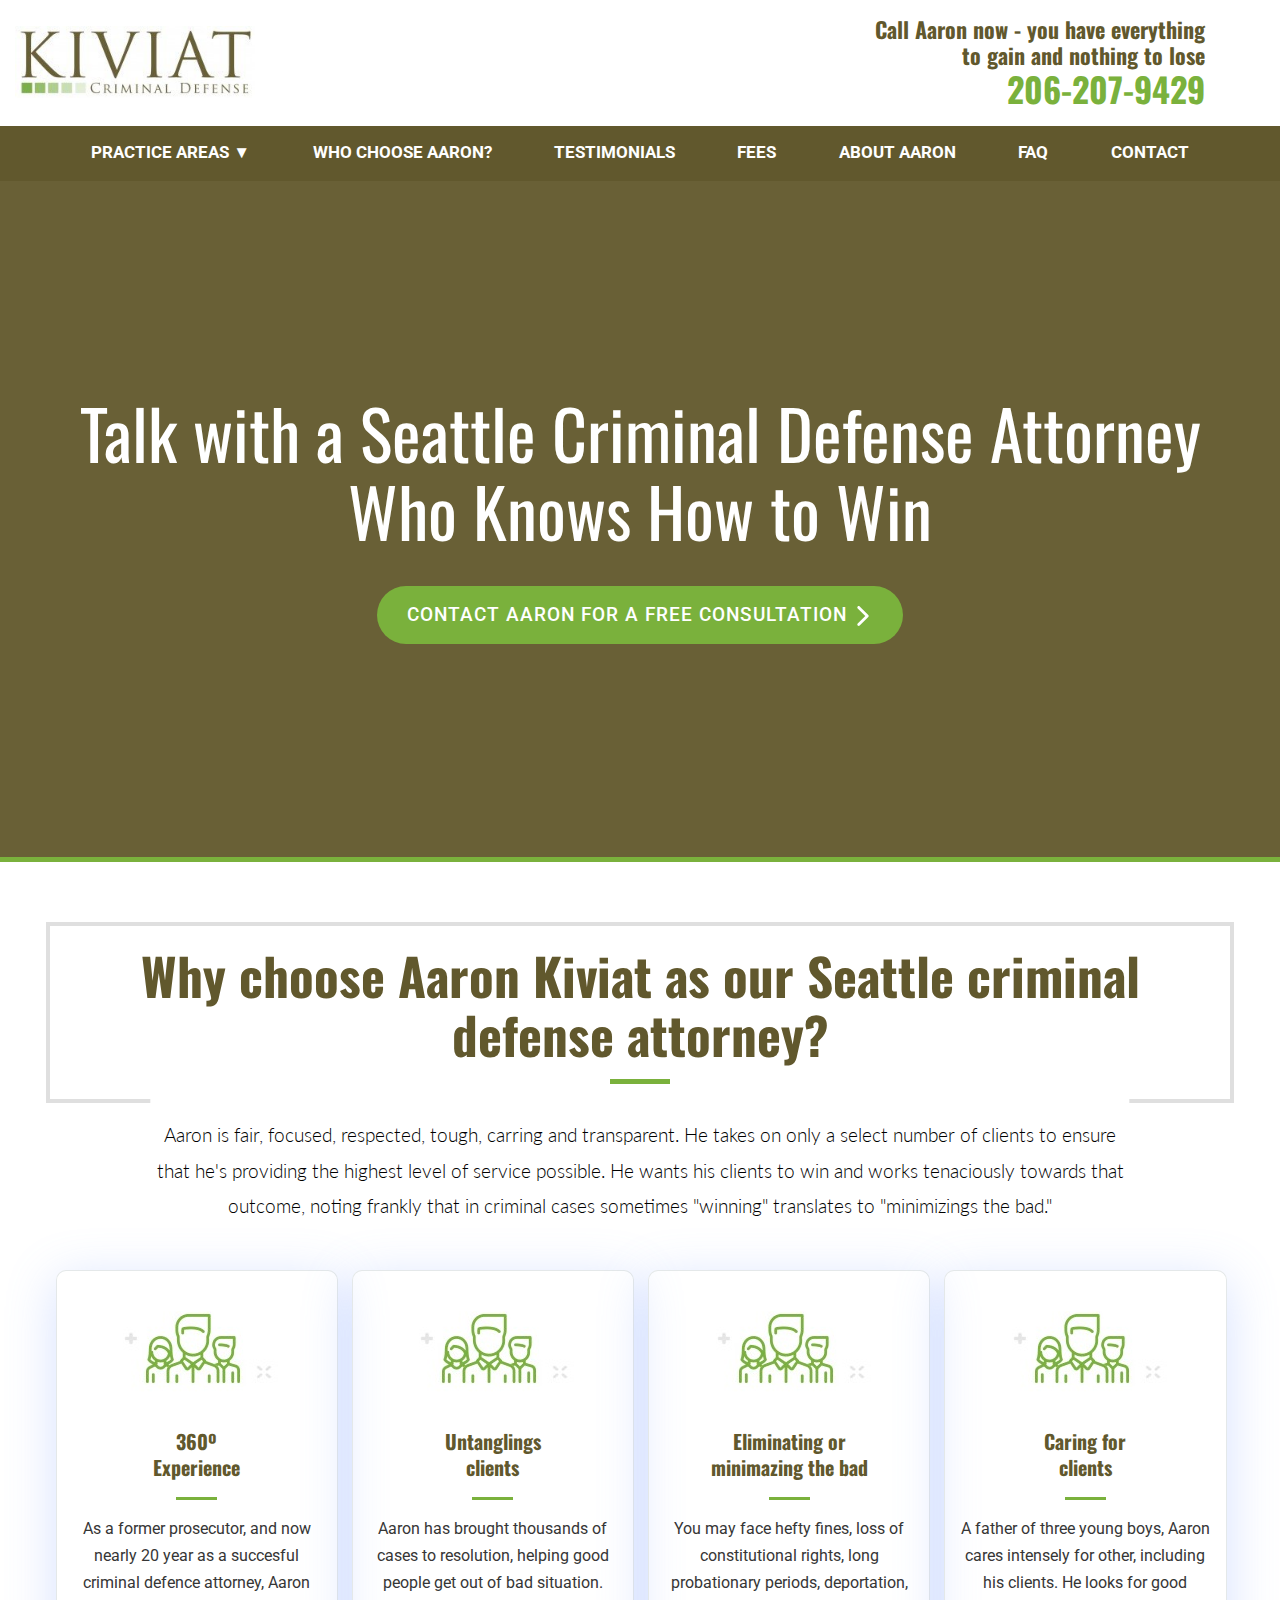
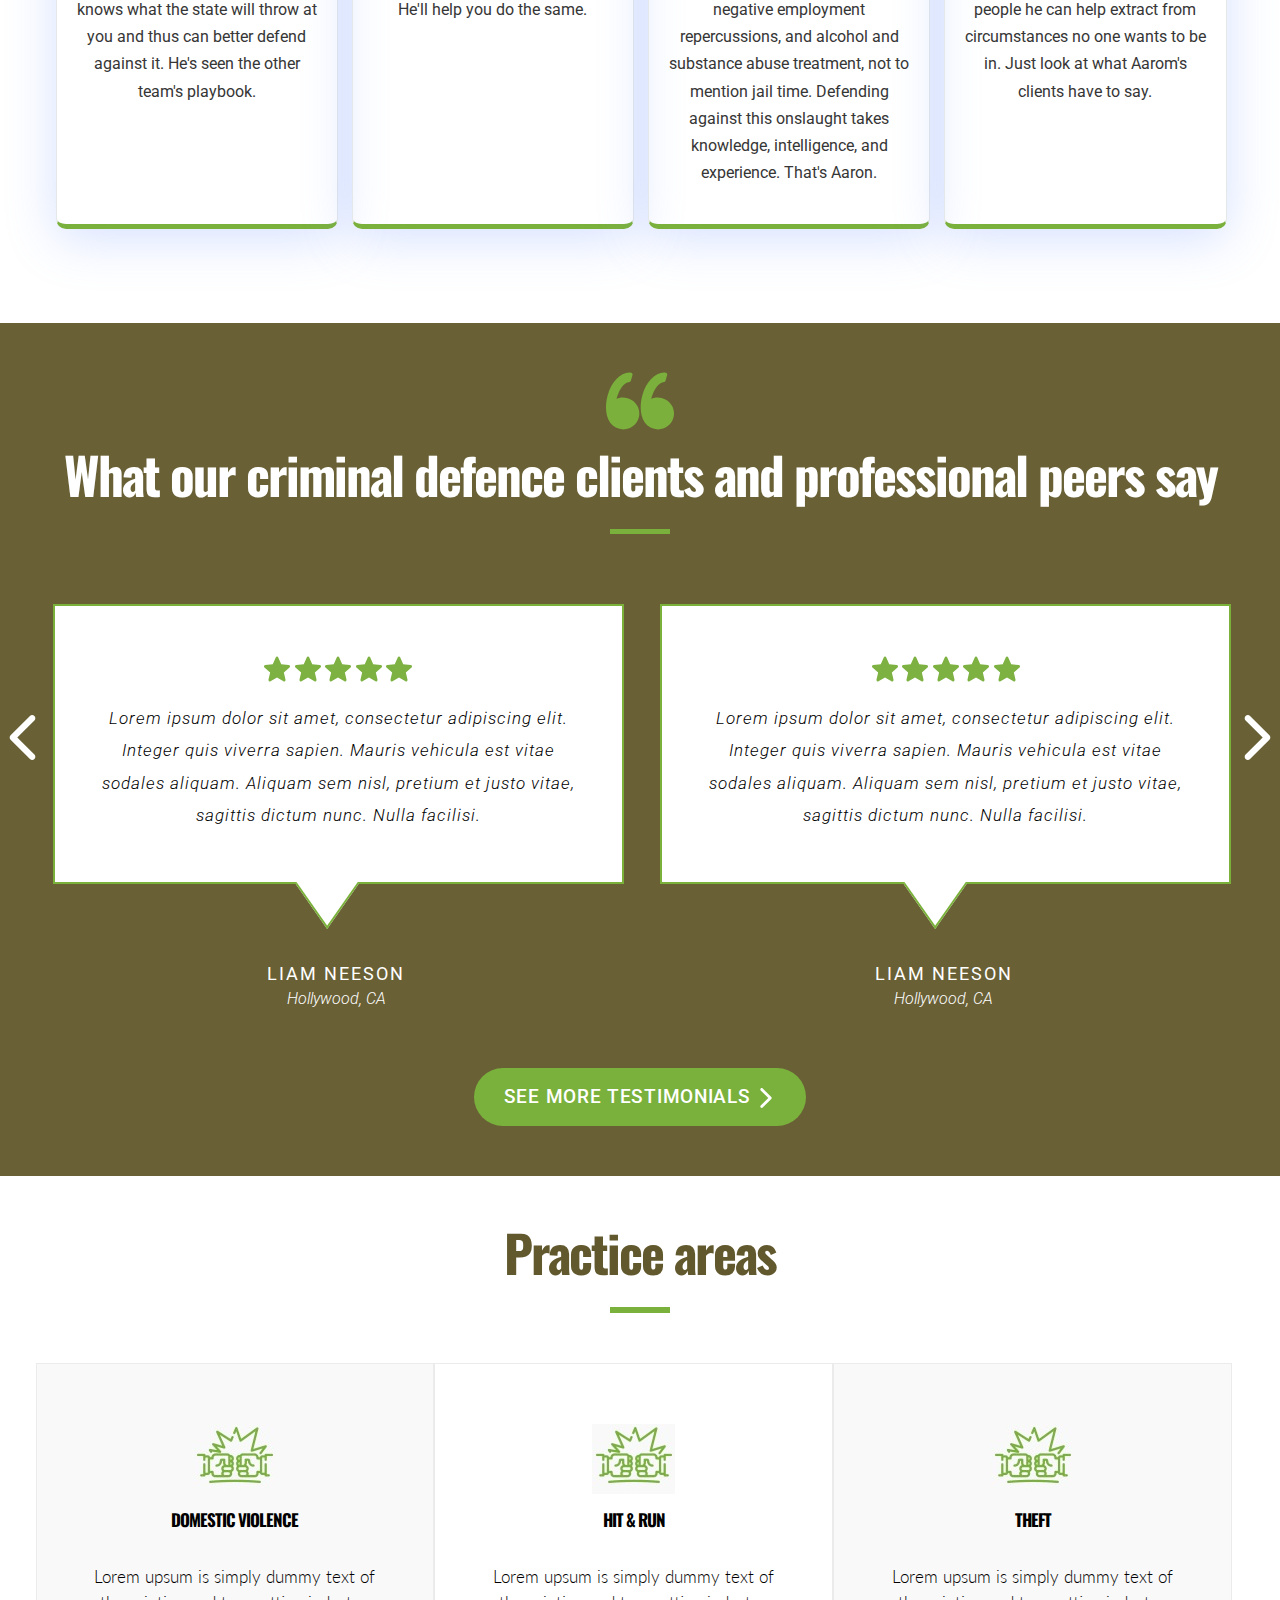
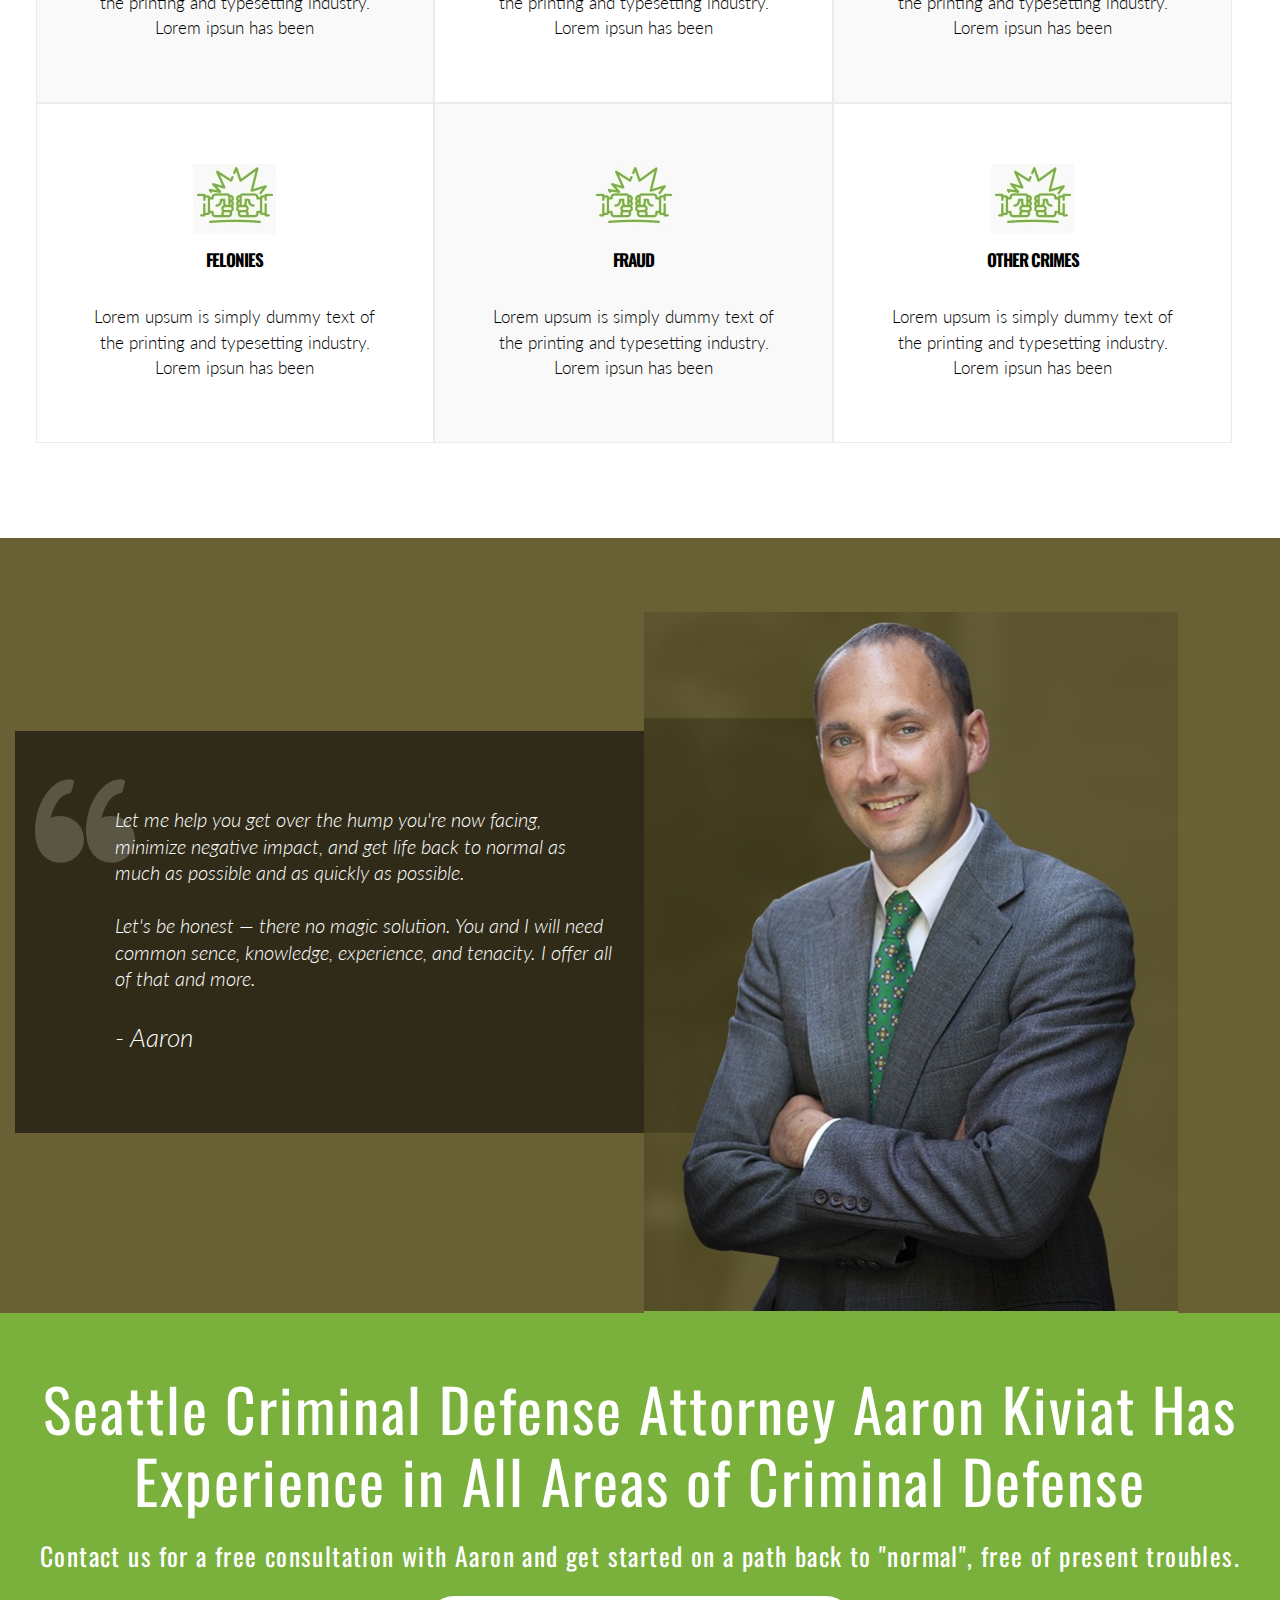
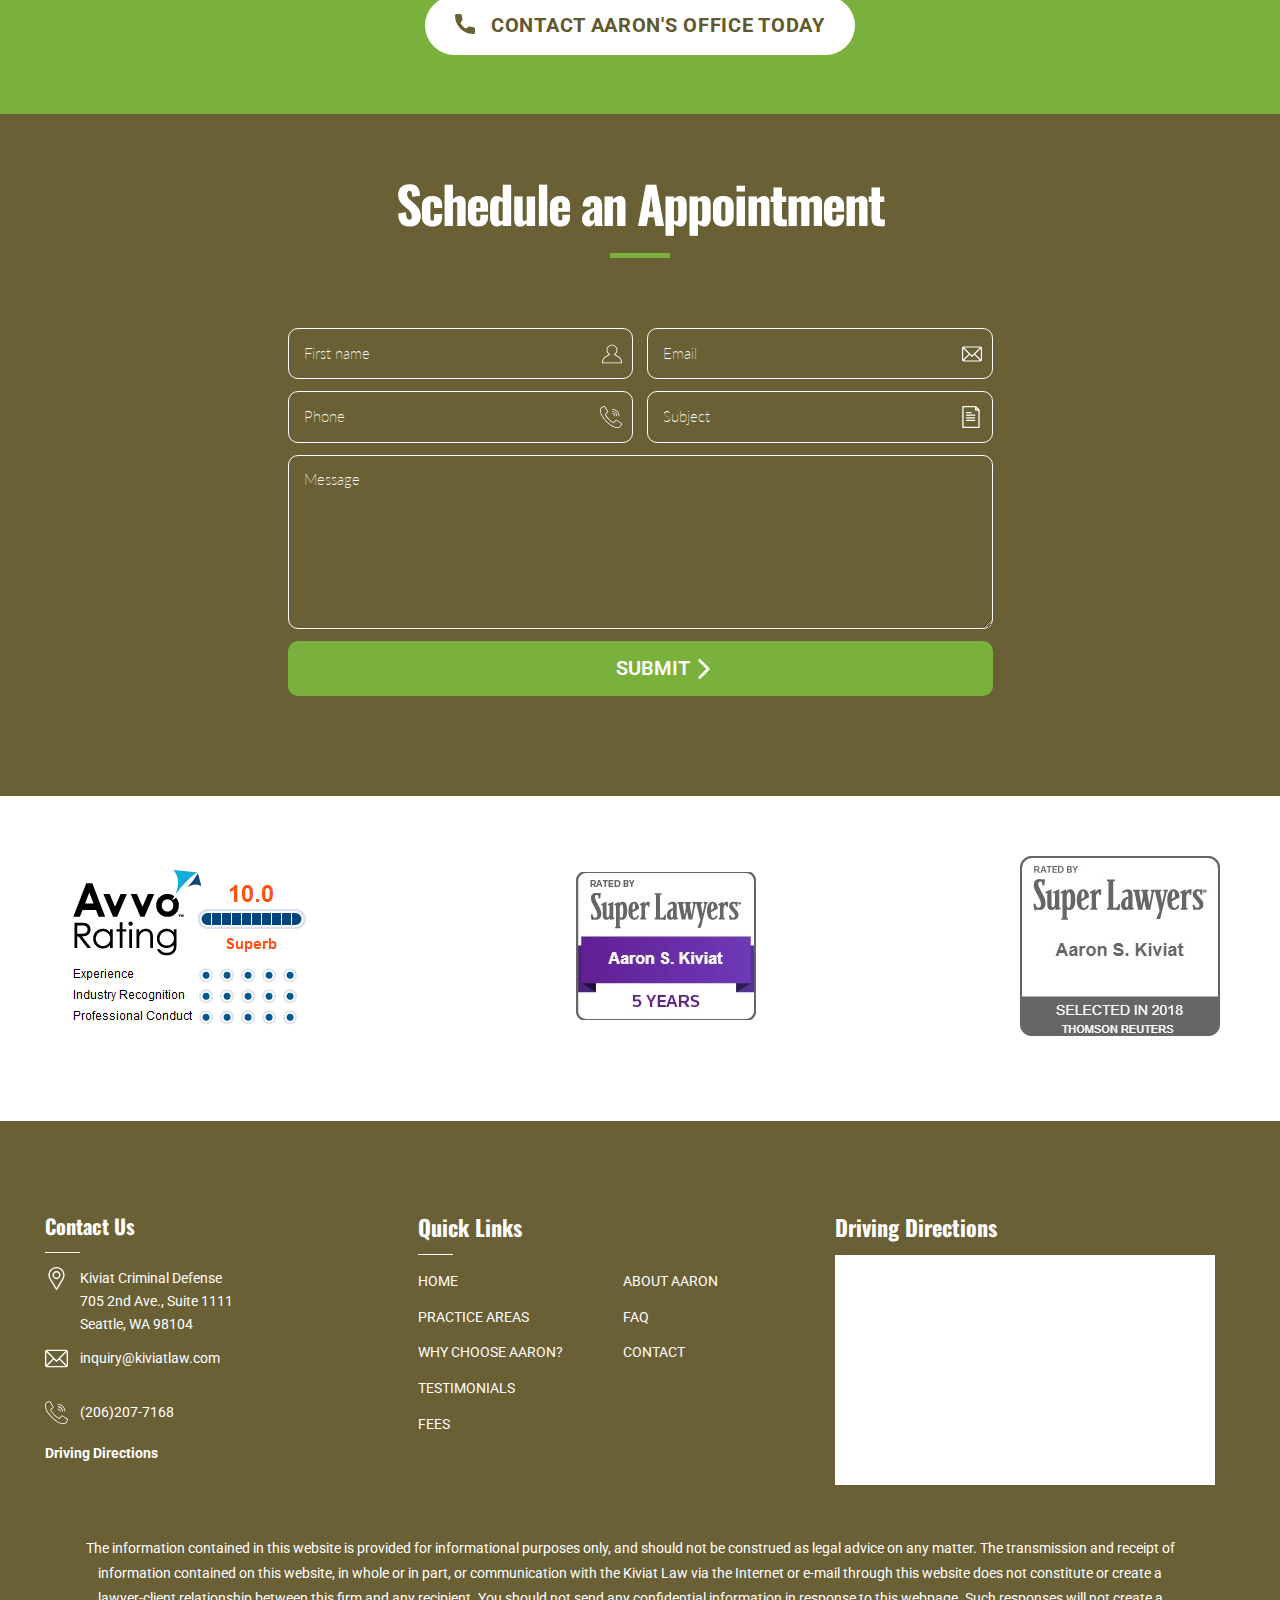
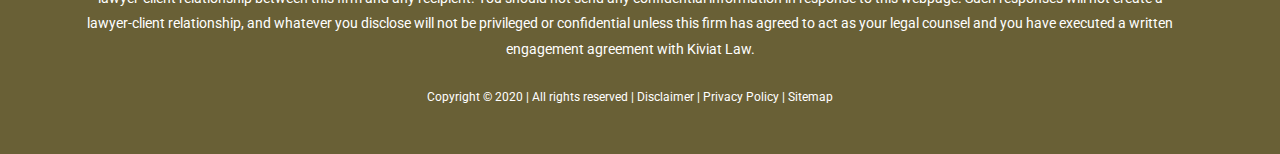
==== commit 80566e4e: "feat: some responsive style" ====
--- a/index.html
+++ b/index.html
@@ -95,32 +95,40 @@
             </p>
             <div class="box">
               <div class="mini">
-                <img class="mini__pic" src="img/test-pic.jpg">
-                <h3 class="mini__title">360º<br>Experience</h3>
-                <p class="mini__text">
-                    As a former prosecutor, and now nearly 20 year as a succesful criminal defence attorney, Aaron knows what the state will throw at you and thus can better defend against it. He's seen the other team's playbook.
-                </p>
+                <div class="mini-wrapper">
+                  <img class="mini__pic" src="img/test-pic.jpg">
+                  <h3 class="mini__title">360º<br>Experience</h3>
+                  <p class="mini__text">
+                      As a former prosecutor, and now nearly 20 year as a succesful criminal defence attorney, Aaron knows what the state will throw at you and thus can better defend against it. He's seen the other team's playbook.
+                  </p>
+                </div>
               </div>
               <div class="mini">
-                <img class="mini__pic" src="img/test-pic.jpg">
-                <h3 class="mini__title">Untanglings<br> clients</h3>
-                <p class="mini__text">
-                    Aaron has brought thousands of cases to resolution, helping good people get out of bad situation. He'll help you do the same.
-                </p>
+                <div class="mini-wrapper">
+                  <img class="mini__pic" src="img/test-pic.jpg">
+                  <h3 class="mini__title">Untanglings<br> clients</h3>
+                  <p class="mini__text">
+                      Aaron has brought thousands of cases to resolution, helping good people get out of bad situation. He'll help you do the same.
+                  </p>
+                </div>
               </div>
               <div class="mini">
-                <img class="mini__pic" src="img/test-pic.jpg">
-                <h3 class="mini__title">Eliminating or<br> minimazing the bad</h3>
-                <p class="mini__text">
-                    You may face hefty fines, loss of constitutional rights, long probationary periods, deportation, negative employment repercussions, and alcohol and substance abuse treatment, not to mention jail time. Defending against this onslaught takes knowledge, intelligence, and experience. That's Aaron.
-                </p>
+                <div class="mini-wrapper">
+                  <img class="mini__pic" src="img/test-pic.jpg">
+                  <h3 class="mini__title">Eliminating or<br> minimazing the bad</h3>
+                  <p class="mini__text">
+                      You may face hefty fines, loss of constitutional rights, long probationary periods, deportation, negative employment repercussions, and alcohol and substance abuse treatment, not to mention jail time. Defending against this onslaught takes knowledge, intelligence, and experience. That's Aaron.
+                  </p>
+                </div>
               </div>
               <div class="mini">
-                <img class="mini__pic" src="img/test-pic.jpg">
-                <h3 class="mini__title">Caring for<br> clients</h3>
-                <p class="mini__text">
-                  A father of three young boys, Aaron cares intensely for other, including his clients. He looks for good people he can help extract from circumstances no one wants to be in. Just look at what Aarom's clients have to say.
-                </p>
+                <div class="mini-wrapper">
+                  <img class="mini__pic" src="img/test-pic.jpg">
+                  <h3 class="mini__title">Caring for<br> clients</h3>
+                  <p class="mini__text">
+                    A father of three young boys, Aaron cares intensely for other, including his clients. He looks for good people he can help extract from circumstances no one wants to be in. Just look at what Aarom's clients have to say.
+                  </p>
+                </div>
               </div>
             </div>
           </div>
@@ -129,38 +137,72 @@
           <h1 class="title">What our criminal defence clients and professional peers say</h1>
           <div class="carusel">
             <a href="#" class="carusel__nav carusel__prev"></a>
-            <div class="carusel-inner">
-              <div class="comment">
-                <div class=comment__cloud>
-                  <div class="comment__stars">
-                    <i class="comment__star"></i>
-                    <i class="comment__star"></i>
-                    <i class="comment__star"></i>
-                    <i class="comment__star"></i>
-                    <i class="comment__star"></i>
-                  </div>
-                  <p class="comment__text">
-                  Lorem ipsum dolor sit amet, consectetur adipiscing elit. Integer quis viverra sapien. Mauris vehicula est vitae sodales aliquam. Aliquam sem nisl, pretium et justo vitae, sagittis dictum nunc. Nulla facilisi.
-                  </p>
-                </div>
-                <p class="comment__client-name">Liam Neeson</p>
-                <p class="comment__place">Hollywood, CA</p>
-              </div>
-              <div class="comment">
-                <div class=comment__cloud>
-                  <div class="comment__stars">
-                    <i class="comment__star"></i>
-                    <i class="comment__star"></i>
-                    <i class="comment__star"></i>
-                    <i class="comment__star"></i>
-                    <i class="comment__star"></i>
-                  </div>
-                  <p class="comment__text">
-                  Lorem ipsum dolor sit amet, consectetur adipiscing elit. Integer quis viverra sapien. Mauris vehicula est vitae sodales aliquam. Aliquam sem nisl, pretium et justo vitae, sagittis dictum nunc. Nulla facilisi.
-                  </p>
-                </div>
-                <p class="comment__client-name">Liam Neeson</p>
-                <p class="comment__place">Hollywood, CA</p>
+            <div class="carusel-wrapper">
+              <div class="carusel-inner">
+                <div class="comment">
+                  <div class=comment__cloud>
+                    <div class="comment__stars">
+                      <i class="comment__star"></i>
+                      <i class="comment__star"></i>
+                      <i class="comment__star"></i>
+                      <i class="comment__star"></i>
+                      <i class="comment__star"></i>
+                    </div>
+                    <p class="comment__text">
+                    Lorem ipsum dolor sit amet, consectetur adipiscing elit. Integer quis viverra sapien. Mauris vehicula est vitae sodales aliquam. Aliquam sem nisl, pretium et justo vitae, sagittis dictum nunc. Nulla facilisi.
+                    </p>
+                  </div>
+                  <p class="comment__client-name">Liam Neeson</p>
+                  <p class="comment__place">Hollywood, CA</p>
+                </div>
+                <div class="comment">
+                  <div class=comment__cloud>
+                    <div class="comment__stars">
+                      <i class="comment__star"></i>
+                      <i class="comment__star"></i>
+                      <i class="comment__star"></i>
+                      <i class="comment__star"></i>
+                      <i class="comment__star"></i>
+                    </div>
+                    <p class="comment__text">
+                    Lorem ipsum dolor sit amet, consectetur adipiscing elit. Integer quis viverra sapien. Mauris vehicula est vitae sodales aliquam. Aliquam sem nisl, pretium et justo vitae, sagittis dictum nunc. Nulla facilisi.
+                    </p>
+                  </div>
+                  <p class="comment__client-name">Liam Neeson</p>
+                  <p class="comment__place">Hollywood, CA</p>
+                </div>
+                <div class="comment">
+                  <div class=comment__cloud>
+                    <div class="comment__stars">
+                      <i class="comment__star"></i>
+                      <i class="comment__star"></i>
+                      <i class="comment__star"></i>
+                      <i class="comment__star"></i>
+                      <i class="comment__star"></i>
+                    </div>
+                    <p class="comment__text">
+                    Lorem ipsum dolor sit amet, consectetur adipiscing elit. Integer quis viverra sapien. Mauris vehicula est vitae sodales aliquam. Aliquam sem nisl, pretium et justo vitae, sagittis dictum nunc. Nulla facilisi.
+                    </p>
+                  </div>
+                  <p class="comment__client-name">Liam Neeson</p>
+                  <p class="comment__place">Hollywood, CA</p>
+                </div>
+                <div class="comment">
+                  <div class=comment__cloud>
+                    <div class="comment__stars">
+                      <i class="comment__star"></i>
+                      <i class="comment__star"></i>
+                      <i class="comment__star"></i>
+                      <i class="comment__star"></i>
+                      <i class="comment__star"></i>
+                    </div>
+                    <p class="comment__text">
+                    Lorem ipsum dolor sit amet, consectetur adipiscing elit. Integer quis viverra sapien. Mauris vehicula est vitae sodales aliquam. Aliquam sem nisl, pretium et justo vitae, sagittis dictum nunc. Nulla facilisi.
+                    </p>
+                  </div>
+                  <p class="comment__client-name">Liam Neeson</p>
+                  <p class="comment__place">Hollywood, CA</p>
+                </div>
               </div>
             </div>
             <a href="#" class="carusel__nav carusel__next"></a>
@@ -231,7 +273,7 @@
           </div>
         </div>
         <div class="quotes-screen">
-          <div class="container">
+          <div class="container quotes-screen__container">
             <div class="box">
               <div class="content">
                 <p class="text">
--- a/css/style.css
+++ b/css/style.css
@@ -76,7 +76,7 @@
 }
 
 .info-box {
-    width: 340px;
+    max-width: 340px;
     /* height: 90px; */
     display: block;
     margin-left: auto;
@@ -119,12 +119,12 @@
 }
 
 header .navbar .container {
-    max-width: 1300px;
+    max-width: 1160px;
+    width: 100%;
     margin: 0px auto;
     display: block;
     height: 55px;
     align-items: center;
-    padding-right: 150px;
 }
 
 header .menu {
@@ -132,9 +132,7 @@
     justify-content: space-around;
     padding: 0px;
     align-items: center;
-    width: 1160px;
-    margin-left: 90px;
-
+    width: 100%;
 }
 
 header .menu__link {
@@ -192,11 +190,10 @@
 
 .cover-screen {
     width: 100%;
-    min-height: 683px;
     /* background: url(../img/test-bg.jpg) no-repeat center; */
     background: #696036;
-    align-items: center;
-    display: flex;
+    padding-top: 213px;
+    padding-bottom: 213px;
     border-bottom: solid #7ab13c 5px;
 }
 
@@ -226,7 +223,6 @@
     background: #7ab13c;
     border-radius: 50px;
     box-sizing: border-box;
-    display: inline-block;
     text-transform: uppercase;
     display: inline-block;
     margin: 36px auto 0px;
@@ -255,23 +251,24 @@
 }
 
 .reason-screen .block {
-    width: 1180px;
+    width: 100%;
+    max-width: 1180px;
     border: solid #dfdfdf 4px;
     align-items: center;
     display: block;
-    margin-right: 55px;;
     position: relative;
 }
 
 .reason-screen .block::after {
     background: #FFFFFF center;
-    width: 980px;
+    width: 83%;
     height: 6px;
     content: "";
     display: block;
     position: absolute;
-    left: 95px;
     bottom: -5px;
+    left: 50%;
+    transform: translateX(-50%);
 }
 
 .reason-screen .block .title {
@@ -293,43 +290,40 @@
     display: block;
 }
 
-/* .reason-screen .block .title::after {
-    background: red center;
-    margin: 36px auto 5px;
-    width: 60px;
-    height: 5px;
-    content: "";
-    display: block;
-    position: absolute;
-} */
-
 .reason-screen .text {
     color: #000000;
     line-height: 1.9;
-    width: 980px;
+    width: 100%;
+    max-width: 980px;
     display: block;
     margin: 15px auto 45px;
     text-align: center;
-    padding-right: 50px;
     font-size: 1.1rem;
     font-family: 'Lato';
     font-weight: 300;
 }
 
 .reason-screen .box {
-    width: 1185px;;
-    display: flex;
-    justify-content: space-between;
+    width: 100%;
+    max-width: 1185px;
+    display: flex;
+    margin: 0 auto;
 }
 
 .reason-screen .mini {
-    display: block;
-    width: 280px;
+    width: 25%;
+    padding: 0 8px;
+    min-height: 100%;
+}
+
+.reason-screen .mini-wrapper {
+    display: block;
+    height: 100%;
+    width: 100%;
     border: 1.5px solid #e4e8e9;
     border-bottom: #7ab13c solid 5px;
     border-radius: 10px;
     box-shadow: 0px 10px 50px rgba(119, 157, 255, 0.3);
-    
 }
 
 
@@ -412,21 +406,31 @@
 
 .testimonials-screen .carusel {
     display: flex;
-    width: 1280px;
+    max-width: 1280px;
     margin: 0px auto 0px;
     align-items: center;
     position: relative;
 }
 
+.carusel-wrapper {
+    overflow: hidden;
+    margin: 0 auto;
+    width: 94.85%;
+}
+
 .testimonials-screen .carusel-inner {
     display: flex;
     margin: 0 auto;
 }
 
 .testimonials-screen .comment {
-    width: 567px;
-    display: block;
-    margin: 0 20px 60px;
+    /*width: 567px;*/
+    width: 50%;
+    display: block;
+    margin-bottom: 60px;
+    flex-shrink: 0;
+    padding: 0 20px;
+    box-sizing: border-box;
 }
 
 .testimonials-screen .comment__cloud {
@@ -475,6 +479,10 @@
     height: 100%;
 }
 
+.comment__star_off {
+    background-image: url(../img/icons/no-star.svg);
+}
+
 .testimonials-screen .comment__text {
     color: #000000;
     line-height: 1.9;
@@ -574,7 +582,6 @@
     height: 6px;
     content: "";
     display: block;
-    right: 20px;
     position: relative;
 }
 
@@ -584,7 +591,6 @@
     max-width: 1209px;
     flex-wrap: wrap;
     position: relative;
-    right: 16px;
 }
 
 .practices-screen .block-link {
@@ -640,24 +646,24 @@
 .quotes-screen {
     width: 100%;
     display: block;
-    height: 785px;
     background: #696036;
 }
 
-.quotes-screen .container {
+.quotes-screen__container {
     max-width: 1250px;
     align-items: center;
     margin: 0px auto;
     display: flex;
-    height: 785px;
-    position: relative;
+    position: relative;
+    padding-top: 188px;
+    padding-bottom: 185px;
 }
 
 .quotes-screen .box {
     display: block;
     background: #0000008c;
-    height: 413px;
-    width: 900px;
+    /* height: 413px; */
+    width: 72%;
     position: relative;
     top: 5px;
 }
@@ -678,7 +684,7 @@
 .quotes-screen .box .content {
     display: block;
     margin: 55px 100px;
-    width: 500px;
+    width: 55.5%;
     font-family: 'Lato';
     font-weight: 300;
 }
@@ -703,21 +709,22 @@
     position: absolute;
     display: block;
     bottom: 0px;
-    right: 90px;
-
+    right: 7%;
+    width: 42.7%;
 }
 
 .quotes-screen .portrait__pic {
     height: min-content;
     display: block;
     position: relative;
+    width: 100%;
+    height: auto;
 }
 
 .phone-screen {
     width: 100%;
     background: #7ab13c;
-    min-height: 400px;
-    align-items: center;
+    padding-bottom: 59px;
     display: block;
 }
 
@@ -779,12 +786,11 @@
 }
 
 .application-screen .container {
-    width: 705px;
+    max-width: 705px;
     display: block;
     margin: 0px auto;
     text-align: center;
     position: relative;
-    right: 15px;
 }
 
 .application-screen .title {
@@ -815,7 +821,7 @@
 }
 
 .application-screen .block-form {
-    width: 350px;
+    width: 49%;
     margin-bottom: 12px;
     padding: 16px 13px 16px 15px;
     border: solid #FFFFFF 1px;
@@ -908,8 +914,6 @@
     justify-content: space-between;
     display: flex;
     position: relative;
-    right: 50px;
-
 }
 
 .badge-screen .box-link {
@@ -929,7 +933,8 @@
 }
 
 footer .container {
-    width: 1170px;
+    width: 100%;
+    max-width: 1170px;
     position: relative;
     right: 10px;
     margin: 0px auto;
@@ -1108,4 +1113,241 @@
 footer .bottom-box .information__link {
     text-decoration: none ;
     color: #FFFFFF;
+}
+
+
+/* index-faq */
+
+
+.faq__cover-screen {
+    width: 100%;
+    height: 295px;
+    display: flex;
+    border-bottom: 5px solid #7ab13c;
+    background: url();
+    align-items: center;
+}
+
+.faq__cover-screen .container {
+    display: block;
+    width: 100%;
+    text-align: center;
+}
+
+.faq__cover-screen .title {
+    display: inline-block;
+    /* color: #FFFFFF; */
+    color: #000000;
+    margin-block-start: 0em;
+    margin-block-end: 0em;
+    margin-inline-start: 0px;
+    margin-inline-end: 0px;
+    font-size: 3.9rem;
+    font-weight: 400;
+    position: relative;
+    right: 30px;
+    bottom: 12px;
+}
+
+.faq__main-screen {
+    width: 100%;
+    display: block;
+    background: #FFFFFF;
+}
+
+.faq__main-screen .container {
+    max-width: 1250px;
+    display: block;
+    margin: 18px auto 210px;
+}
+
+.faq__main-screen .center-box {
+    display: flex;
+    width: 100%;
+}
+
+.faq__main-screen .left-box {
+    width: 853px;
+    display: block;
+    margin-right: auto;
+    margin-top: 35px;
+}
+
+.faq__main-screen .breadcrumbs {
+    margin: 0px 0px 40px;
+    padding-inline-start: 0px;
+}
+
+.faq__main-screen .breadcrumbs__item {
+    display: inline-block;
+}
+
+.faq__main-screen .breadcrumbs__link {
+    text-decoration: none;
+    color: #777777;
+    font-size: 0.7rem;
+}
+
+.faq__main-screen .breadcrumbs__item + .breadcrumbs__item::before {
+    content: '/';
+    padding: 0px 5px;
+}
+
+.faq__main-screen .accordion {
+    width: 100%;
+    display: block;
+}
+
+.faq__main-screen .tab {
+    border: solid #ebebeb 1px;
+    color: #000000;
+    margin-bottom: 15px;
+    box-sizing: border-box;
+    background: #F9F9FA;
+}
+
+.faq__main-screen .tab input {
+    display: none; 
+}
+
+.faq__main-screen .tab__content {
+    display: none; 
+}
+    
+.faq__main-screen .tab__title {
+    padding: 12px 20px;
+    display: block;
+    cursor: pointer;
+}
+
+.faq__main-screen .tab__title::after {
+    content: '^';
+    float: right;
+    rotate: 180deg;
+}
+
+.faq__main-screen .tab__content {
+    padding: 5px 30px 10px 20px;
+    color: #656565;
+    line-height: 2;
+    background: #FFFFFF;
+    border-top: 1px solid #ebebeb;
+}
+
+.faq__main-screen .tab :checked + .tab__title {
+    background-color: #FFFFFF;
+}
+
+.faq__main-screen .tab :checked + .tab__title::after {
+    content: '^';
+}
+
+.faq__main-screen .tab :checked ~ .tab__content {
+    display: block;
+}
+
+.faq__main-screen .right-box {
+    width: 315px;
+    display: block;
+    position: relative;
+    right: 50px;
+
+}
+
+.faq__main-screen .heading {
+    color: #61582d;
+    display: block;
+    margin-bottom: 10px;
+    margin-block-start: 0em;
+    margin-block-end: 0em;
+    margin-inline-start: 0px;
+    margin-inline-end: 0px;
+    font-size: 1.2rem;
+}
+
+.faq__main-screen .side-menu {
+    width: 100%;
+    box-sizing: border-box;
+    border: 1px solid #ebebeb;
+    background: #F9F9FA;
+    display: block;
+    margin-bottom: 10px;
+    margin-top: 10px;
+}
+
+.faq__main-screen .side-menu ul {
+    padding-inline-start: 0px;
+    list-style: none;
+}
+
+.faq__main-screen .side-menu li {
+    padding-inline-start: 0px;
+    list-style: none;
+}
+
+.faq__main-screen .side-menu__list {
+    margin: 15px 20px;
+    font-size: 0.9rem;
+}
+
+.faq__main-screen .side-menu__link {
+    text-decoration: none;
+}
+
+.faq__main-screen .side-menu__main-area {
+    color: #000000;
+    font-weight: bold;
+    margin-bottom: 8px;
+    display: inline-block;
+}
+
+.faq__main-screen .side-menu__sub-area {
+    margin-bottom: 8px;
+    display: inline-block;
+    color: #656565;
+}
+
+.faq__main-screen .right-box__link {
+    text-decoration: none;
+    color: #FFFFFF;
+    padding: 18px 0px;
+    background: #7ab13c;
+    border-radius: 5px;
+    box-sizing: border-box;
+    display: block;
+    text-transform: uppercase;
+    font-size: 19px;
+    font-weight: bold;
+    width: 100%;
+    text-align: center;
+    
+}
+
+/* .faq__main-screen . */
+
+@media screen and (max-width: 1270px) {
+    .container {
+        padding-left: 15px;
+        padding-right: 15px;
+        box-sizing: border-box;
+    }
+
+    .quotes-screen__container {
+        padding-top: 80px;
+        padding-bottom: 80px;
+    }
+}
+
+@media screen and (max-width: 928px) {
+    .quotes-screen .portrait {
+        display: none;
+    }
+
+    .quotes-screen .box {
+        width: 100%;
+    }
+
+    .quotes-screen .box .content {
+        width: initial;
+    }
 }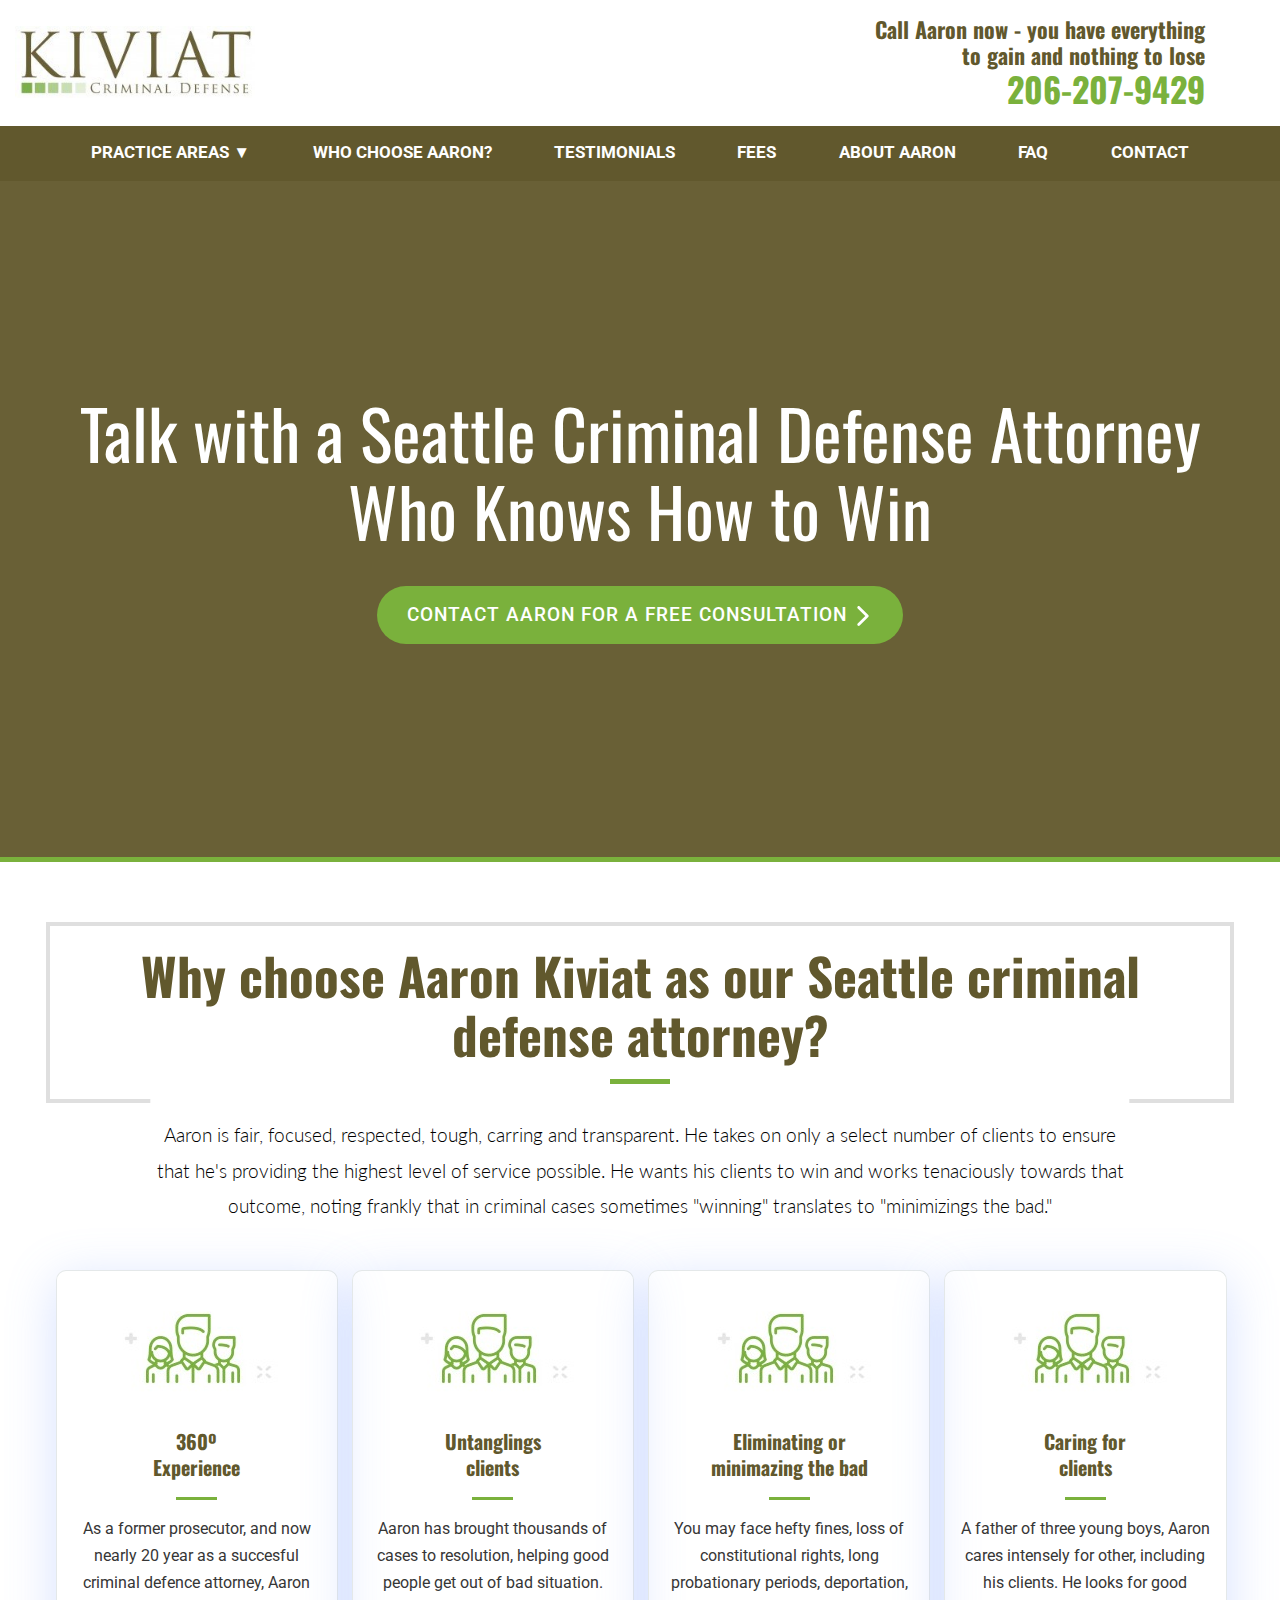
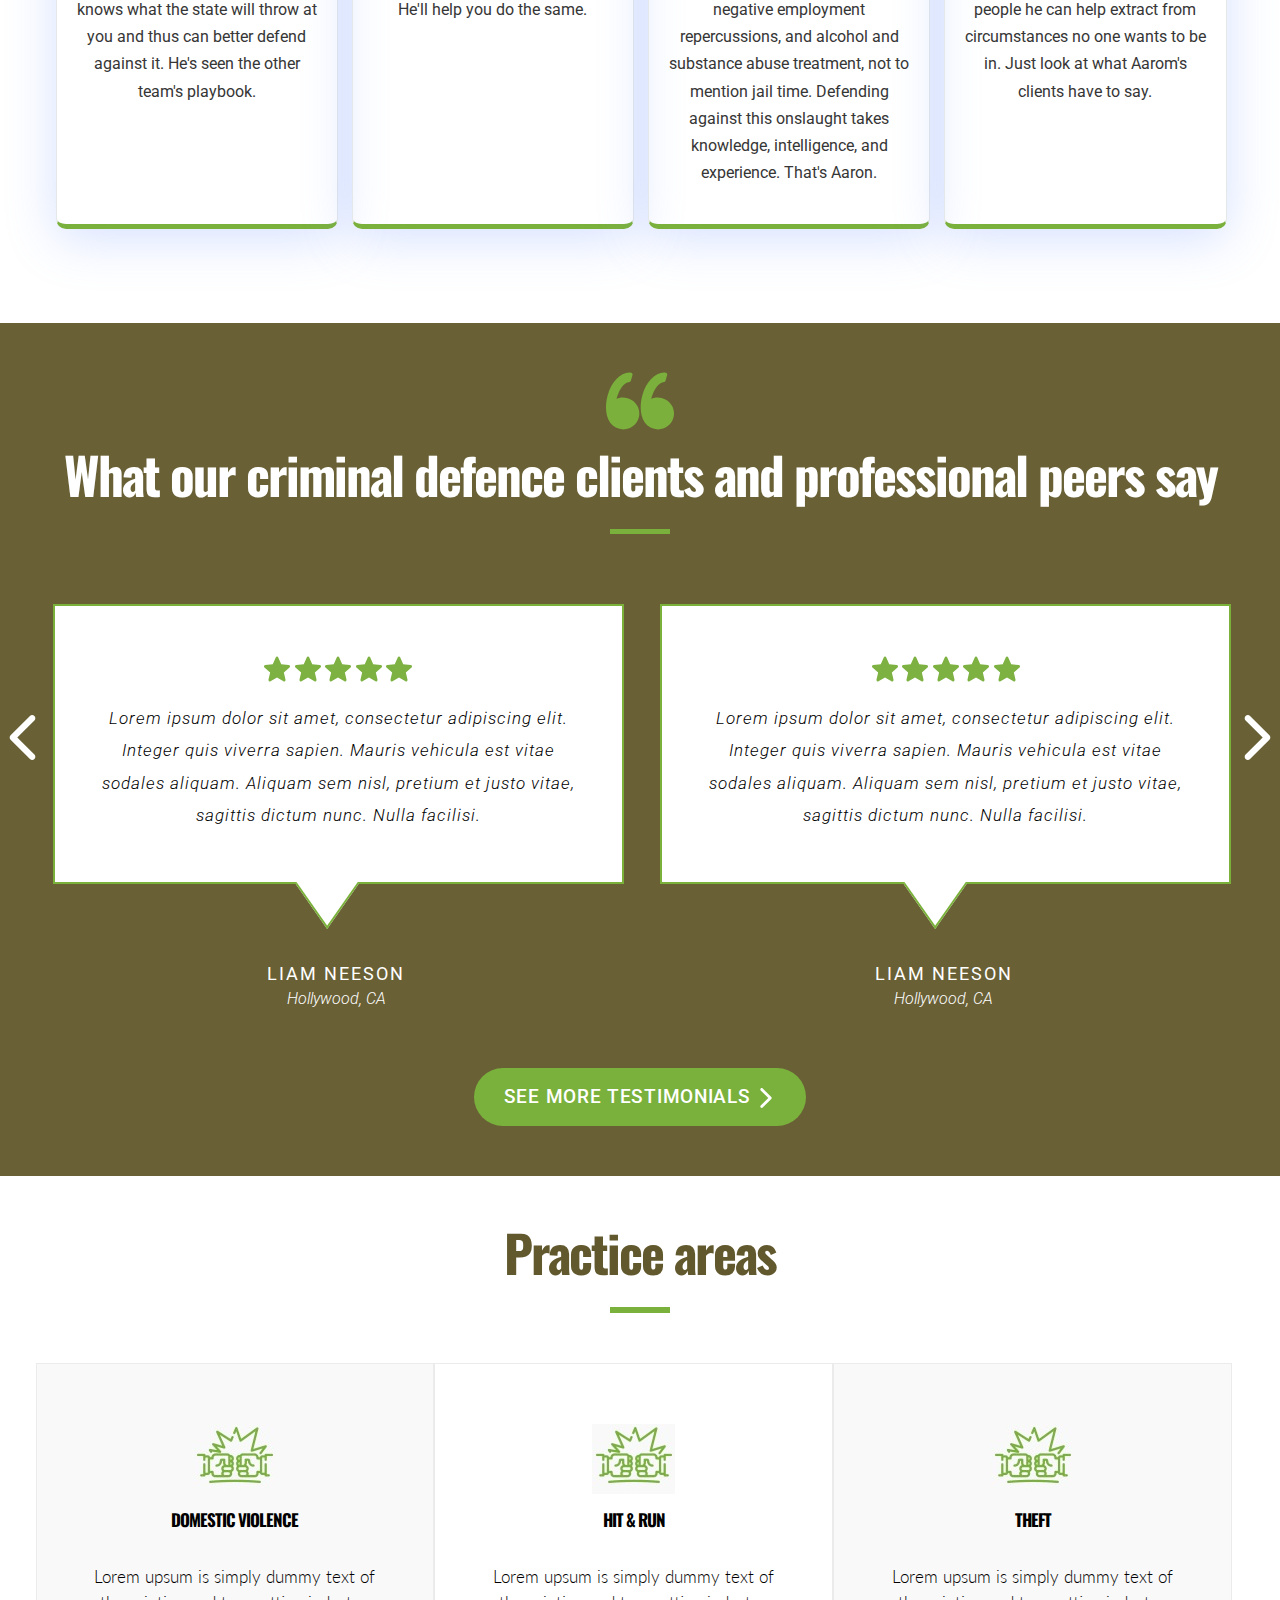
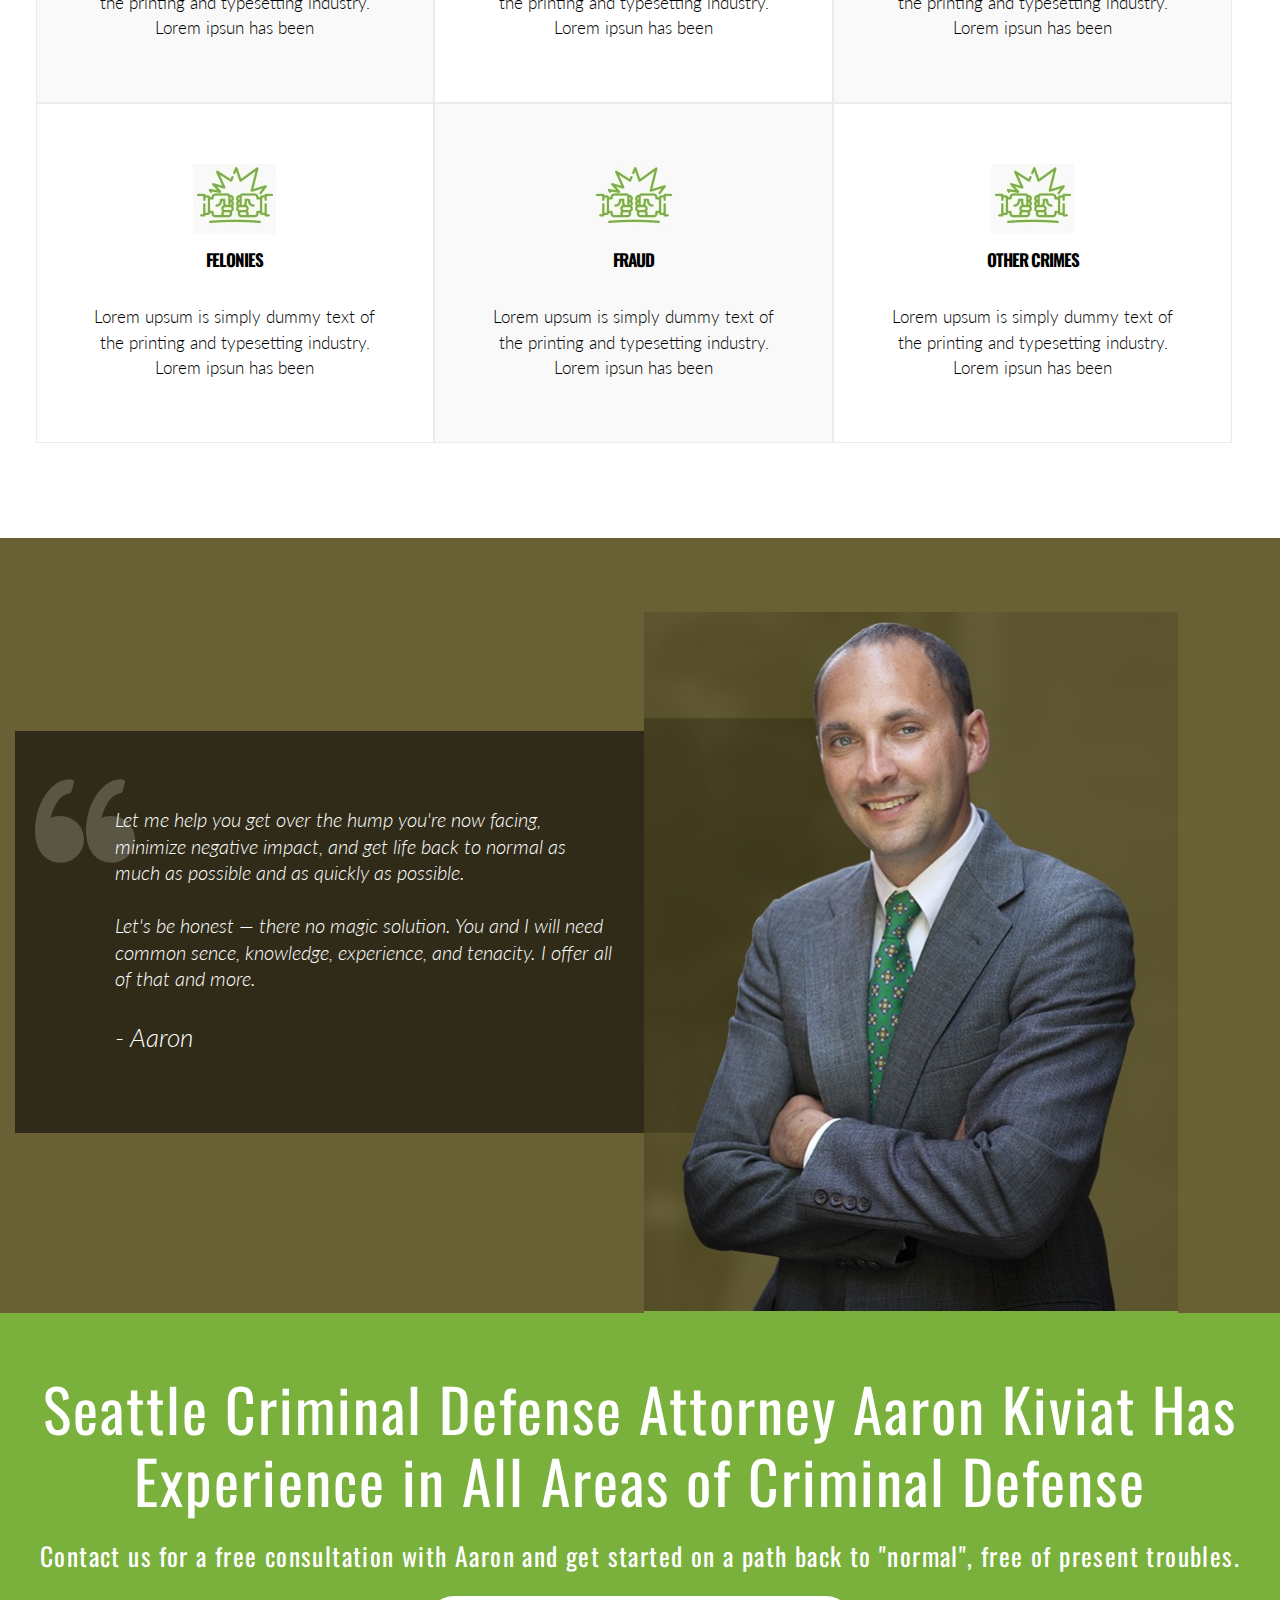
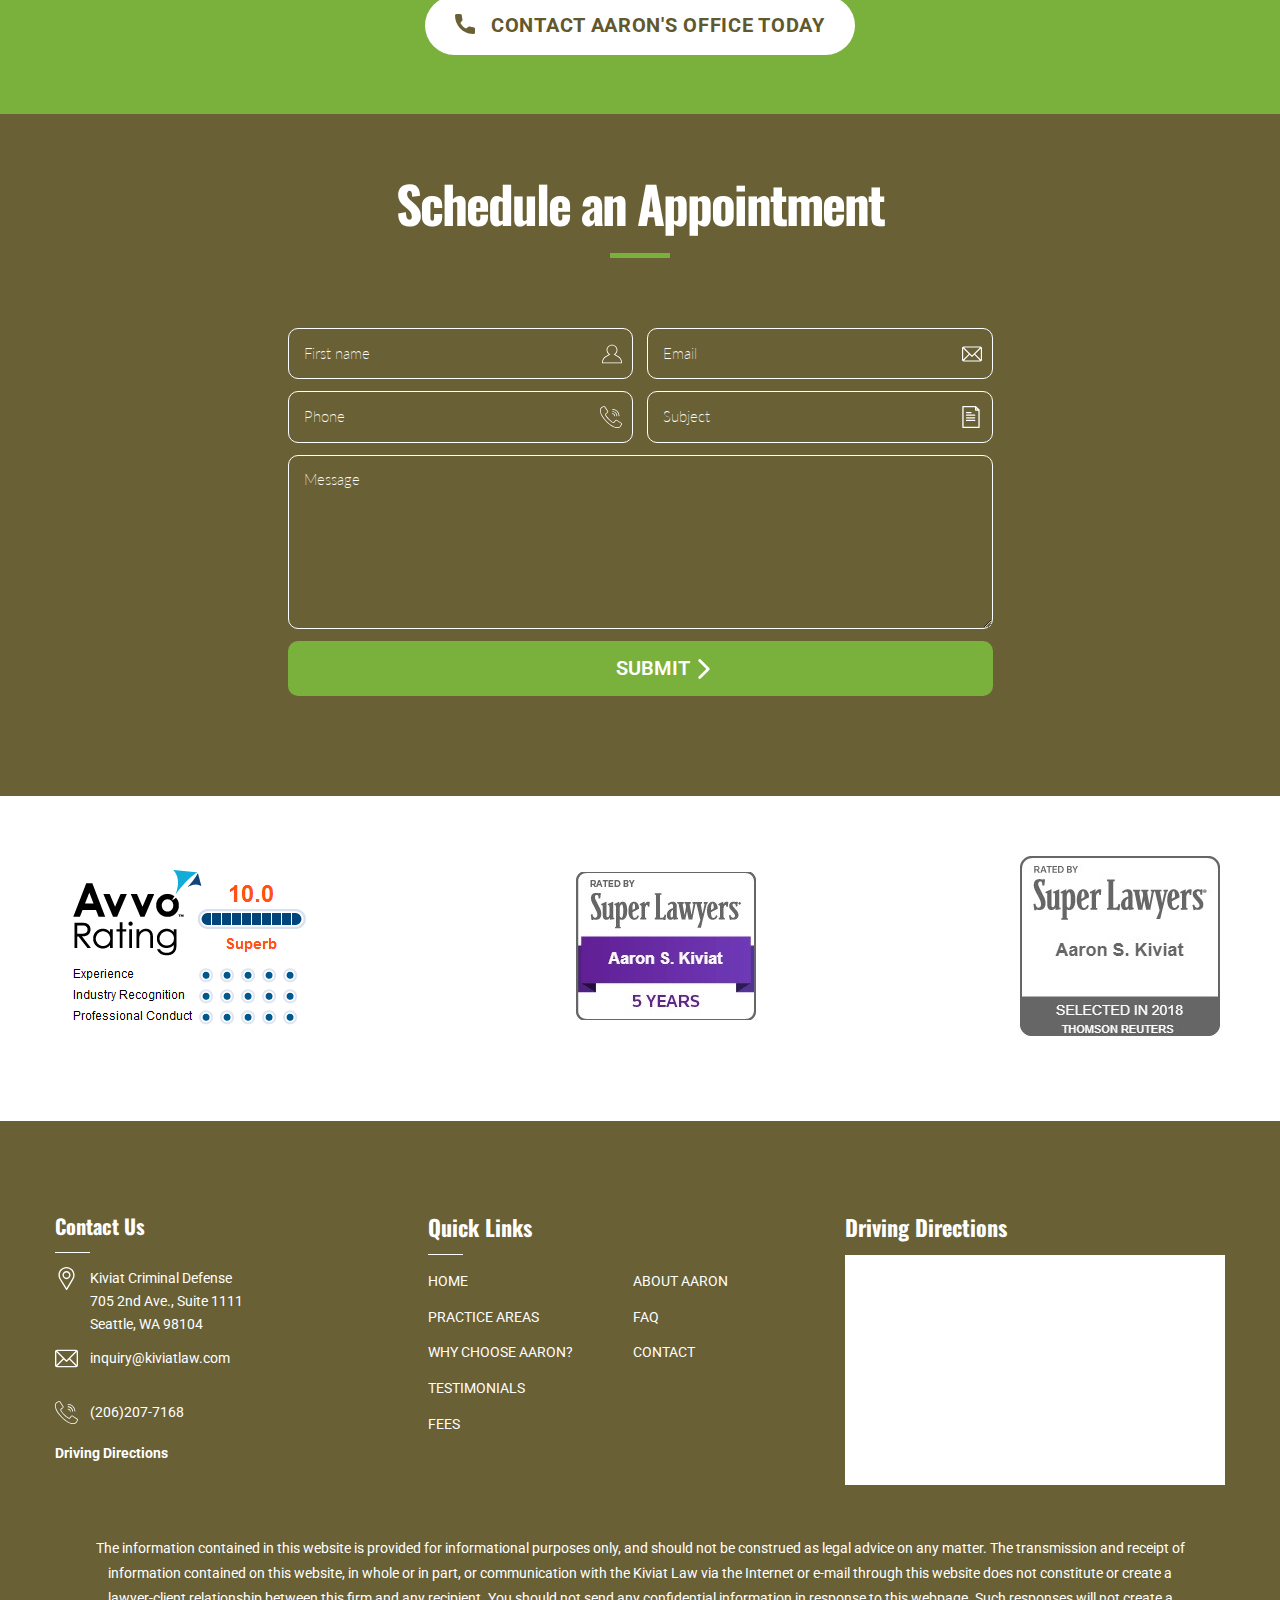
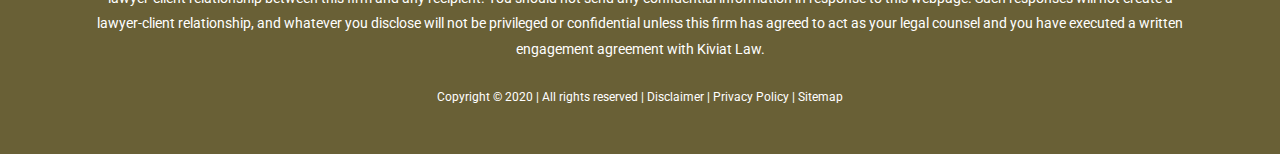
==== commit 8b8f46e0: "feat: add main.js" ====
--- a/index.html
+++ b/index.html
@@ -383,5 +383,6 @@
             </div>
           </div>
         </footer>
+        <script src="js/main.js"></script>
       </body>
     </html>--- a/css/style.css
+++ b/css/style.css
@@ -62,6 +62,8 @@
     margin: 0px auto 0px;
     display: flex;
     align-items: center;
+    flex-wrap: wrap;
+    justify-content: space-between;
     /* height: 130px; */
 }
 
@@ -79,7 +81,6 @@
     max-width: 340px;
     /* height: 90px; */
     display: block;
-    margin-left: auto;
     text-align: right;
     margin-right: 60px;
     line-height: 1.2;    
@@ -308,12 +309,14 @@
     max-width: 1185px;
     display: flex;
     margin: 0 auto;
+    flex-wrap: wrap;
 }
 
 .reason-screen .mini {
     width: 25%;
     padding: 0 8px;
     min-height: 100%;
+    box-sizing: border-box;
 }
 
 .reason-screen .mini-wrapper {
@@ -354,7 +357,6 @@
     display: block;
 }
 
-
 .reason-screen .mini__text {
     display: inline-block;
     margin: 5px 15px 25px;
@@ -367,7 +369,6 @@
 
 .testimonials-screen {
     display: block;
-    min-height: 850px;
     width: 100%;
     background: #696036 center;
     text-align: center;
@@ -913,6 +914,7 @@
     margin: 60px auto 80px;
     justify-content: space-between;
     display: flex;
+    flex-wrap: wrap;
     position: relative;
 }
 
@@ -936,8 +938,7 @@
     width: 100%;
     max-width: 1170px;
     position: relative;
-    right: 10px;
-    margin: 0px auto;
+    margin: 0 auto;
     display: block;
 
 }
@@ -1065,6 +1066,7 @@
 
 footer .directions {
     display: block;
+    width: 380px;
 
 }
 
@@ -1082,7 +1084,7 @@
 }
 
 footer .directions__map {
-    width: 380px;
+    width: 100%;
     height: 230px;
     background: #FFFFFF;
     display: block;
@@ -1158,7 +1160,7 @@
 .faq__main-screen .container {
     max-width: 1250px;
     display: block;
-    margin: 18px auto 210px;
+    margin: 20px auto 210px;
 }
 
 .faq__main-screen .center-box {
@@ -1174,7 +1176,7 @@
 }
 
 .faq__main-screen .breadcrumbs {
-    margin: 0px 0px 40px;
+    margin: 0px 0px 45px;
     padding-inline-start: 0px;
 }
 
@@ -1215,9 +1217,10 @@
 }
     
 .faq__main-screen .tab__title {
-    padding: 12px 20px;
+    padding: 15px 20px;
     display: block;
     cursor: pointer;
+    font-weight: 500;
 }
 
 .faq__main-screen .tab__title::after {
@@ -1227,7 +1230,7 @@
 }
 
 .faq__main-screen .tab__content {
-    padding: 5px 30px 10px 20px;
+    padding: 3px 30px 10px 20px;
     color: #656565;
     line-height: 2;
     background: #FFFFFF;
@@ -1265,65 +1268,341 @@
     font-size: 1.2rem;
 }
 
-.faq__main-screen .side-menu {
+
+.testimonials__cover-screen {
+    width: 100%;
+    height: 295px;
+    display: flex;
+    border-bottom: 5px solid #7ab13c;
+    background: url();
+    align-items: center;
+}
+
+.testimonials__cover-screen .container {
+    display: block;
+    width: 100%;
+    text-align: center;
+}
+
+.testimonials__cover-screen .title {
+    display: inline-block;
+    /* color: #FFFFFF; */
+    color: #000000;
+    margin-block-start: 0em;
+    margin-block-end: 0em;
+    margin-inline-start: 0px;
+    margin-inline-end: 0px;
+    font-size: 3.9rem;
+    font-weight: 400;
+    position: relative;
+    right: 30px;
+    bottom: 12px;
+
+}
+
+.testimonials__main-screen {
+    width: 100%;
+    display: block;
+    background: #FFFFFF;
+}
+
+.testimonials__main-screen .container {
+    max-width: 1250px;
+    display: block;
+    margin: 20px auto 210px;
+}
+
+.testimonials__main-screen .center-box {
+    display: flex;
+    width: 100%;
+}
+
+.testimonials__main-screen .left-box {
+    width: 853px;
+    display: block;
+    margin-right: auto;
+    margin-top: 35px;
+}
+
+.testimonials__main-screen .breadcrumbs {
+    margin: 0px 0px 45px;
+    padding-inline-start: 0px;
+}
+
+.testimonials__main-screen .breadcrumbs__item {
+    display: inline-block;
+}
+
+.testimonials__main-screen .breadcrumbs__link {
+    text-decoration: none;
+    color: #777777;
+    font-size: 0.7rem;
+}
+
+.testimonials__main-screen .breadcrumbs__item + .breadcrumbs__item::before {
+    content: '/';
+    padding: 0px 5px;
+}
+
+.testimonials__main-screen .quote-block {
+    width: 100%;
+    box-sizing: border-box;
+    margin-bottom: 15px;
+    border: 1px solid #ebebeb;
+    display: block;
+    border-radius: 15px;
+    background: url(..//img/icons/quote-light-grey1.png) no-repeat top left;
+    background-size: 70px;
+    background-position: 30px 20px;
+}
+
+.testimonials__main-screen .quote-block__content {
+    margin: 60px 40px 30px 70px;
+    display: block;
+}
+
+.testimonials__main-screen .quote-block__text {
+     font-style: italic;
+     line-height: 1.9;
+
+}
+
+.testimonials__main-screen .quote-block__author {
+    font-weight: bold;
+    margin-top: 30px;
+    display: block;
+    margin-block-end: 0em;
+
+}
+
+.testimonials__main-screen .quote-block__ocupation {
+    font-style: italic;
+    margin-block-start: 0em;
+    color: #9f9f9f;
+    margin-top: 10px;
+    display: block;
+    font-size: 1.2rem;
+}
+
+.right-box {
+    width: 315px;
+    display: block;
+    position: relative;
+    right: 50px;
+
+}
+
+.right-box__heading {
+    color: #61582d;
+    display: block;
+    margin-bottom: 10px;
+    margin-block-start: 0em;
+    margin-block-end: 0em;
+    margin-inline-start: 0px;
+    margin-inline-end: 0px;
+    font-size: 1.2rem;
+}
+
+.side-menu {
     width: 100%;
     box-sizing: border-box;
     border: 1px solid #ebebeb;
     background: #F9F9FA;
     display: block;
-    margin-bottom: 10px;
+    margin-bottom: 21px;
     margin-top: 10px;
 }
 
-.faq__main-screen .side-menu ul {
+.side-menu ul {
     padding-inline-start: 0px;
     list-style: none;
 }
 
-.faq__main-screen .side-menu li {
+.side-menu li {
     padding-inline-start: 0px;
     list-style: none;
 }
 
-.faq__main-screen .side-menu__list {
-    margin: 15px 20px;
+.side-menu__list {
+    margin: 18px 20px 0px;
     font-size: 0.9rem;
 }
 
-.faq__main-screen .side-menu__link {
+.side-menu__link {
     text-decoration: none;
 }
 
-.faq__main-screen .side-menu__main-area {
+.side-menu__main-area {
     color: #000000;
     font-weight: bold;
-    margin-bottom: 8px;
-    display: inline-block;
-}
-
-.faq__main-screen .side-menu__sub-area {
-    margin-bottom: 8px;
+    margin-bottom: 12px;
+    display: inline-block;
+}
+
+.side-menu__sub-area {
+    margin-bottom: 14px;
     display: inline-block;
     color: #656565;
 }
 
-.faq__main-screen .right-box__link {
+.right-box__link {
     text-decoration: none;
     color: #FFFFFF;
-    padding: 18px 0px;
+    padding: 20px 0px;
     background: #7ab13c;
     border-radius: 5px;
     box-sizing: border-box;
     display: block;
     text-transform: uppercase;
-    font-size: 19px;
-    font-weight: bold;
-    width: 100%;
-    text-align: center;
-    
-}
-
-/* .faq__main-screen . */
+    font-size: 18px;
+    font-weight: 500;
+    width: 100%;
+    text-align: center;
+}
+
+/* about-us page */
+
+.about-us__cover-screen {
+    width: 100%;
+    height: 295px;
+    display: flex;
+    border-bottom: 5px solid #7ab13c;
+    background: url();
+    align-items: center;
+}
+
+.about-us__cover-screen .container {
+    display: block;
+    width: 100%;
+    text-align: center;
+}
+
+.about-us__cover-screen .title {
+    display: inline-block;
+    /* color: #FFFFFF; */
+    color: #000000;
+    margin-block-start: 0em;
+    margin-block-end: 0em;
+    margin-inline-start: 0px;
+    margin-inline-end: 0px;
+    font-size: 3.9rem;
+    font-weight: 400;
+    position: relative;
+    right: 30px;
+    bottom: 12px;
+
+}
+
+.about-us__main-screen {
+    width: 100%;
+    display: block;
+    background: #FFFFFF;
+}
+
+.about-us__main-screen .container {
+    max-width: 1250px;
+    display: block;
+    margin: 20px auto 210px;
+}
+
+.about-us__main-screen .center-box {
+    display: flex;
+    width: 100%;
+}
+
+.about-us__main-screen .left-box {
+    width: 853px;
+    display: block;
+    margin-right: auto;
+    margin-top: 14px;
+}
+
+.about-us__main-screen .breadcrumbs {
+    margin: 0px 0px 45px;
+    padding-inline-start: 0px;
+}
+
+.about-us__main-screen .breadcrumbs__item {
+    display: inline-block;
+}
+
+.about-us__main-screen .breadcrumbs__link {
+    text-decoration: none;
+    color: #777777;
+    font-size: 0.7rem;
+}
+
+.about-us__main-screen .breadcrumbs__item + .breadcrumbs__item::before {
+    content: '/';
+    padding: 0px 5px;
+}
+
+.about-us__main-screen .bio-box {
+    display: flex;
+    width: 100%;
+    margin-bottom: 38px;
+}
+
+.about-us__main-screen .bio-box__portrait {
+    height: min-content;
+    border: solid 8px #e0e0e0;
+    display: block;
+    margin-right: 28px;
+}
+
+.about-us__main-screen .bio-box__content-box {
+    /* width: 300px; */
+    display: block;
+}
+
+.about-us__main-screen .bio-box__name {
+    color: #61582d;
+    display: inline-block;
+    margin-bottom: 11px;
+    margin-block-start: 0em;
+    font-size: 1.2rem;
+}
+
+.about-us__main-screen .bio-box__text {
+    display: inline-block;
+    line-height: 1.95;
+    font-weight: 500;
+    margin-bottom: 39px;
+    width: 100%;
+    margin-block-start: 0em;
+}
+
+.about-us__main-screen .experience-box {
+    display: block;
+    width: 100%;
+}
+
+.about-us__main-screen .experience-box__list {
+    padding-inline-start: 0px;
+    list-style: none;
+}
+
+.about-us__main-screen .experience-box__main-item {
+    padding-inline-start: 0px;
+    list-style: none;
+    font-size: 1.14rem;
+    margin-bottom: 16px;
+    display: block;
+}
+
+.about-us__main-screen .experience-box__main-item + ul {
+    padding-inline-start: 0px;
+    margin-bottom: 38px;
+}
+
+.about-us__main-screen .experience-box__sub-item {
+    padding-inline-start: 0px;
+    list-style: none;
+    font-size: 0.9rem;
+    display: block;
+    margin-bottom: 17px;
+}
+
 
 @media screen and (max-width: 1270px) {
     .container {
@@ -1338,6 +1617,18 @@
     }
 }
 
+@media screen and (max-width: 1068px) {
+    footer .top-box {
+        flex-wrap: wrap;
+        justify-content: flex-start;
+    }
+
+    footer .directions {
+        width: 100%;
+        margin-top: 20px;
+    }
+}
+
 @media screen and (max-width: 928px) {
     .quotes-screen .portrait {
         display: none;
@@ -1350,4 +1641,209 @@
     .quotes-screen .box .content {
         width: initial;
     }
+}
+
+@media screen and (max-width: 850px) {
+    header .menu {
+        display: none;
+    }
+}
+
+@media screen and (max-width: 767px) {
+    html,
+    body {
+        font-size: 15px;
+    }
+    
+    .practices-screen .block-link {
+        width: 50%;
+    }
+
+    .practices-screen .block-link:nth-child(3) {
+        background: #FFFFFF;
+    }
+
+    .practices-screen .block-link:nth-child(4) {
+        background-color: #f9f9f9;
+    }
+
+    .testimonials-screen .comment {
+        width: 100%;
+    }
+
+    .reason-screen .mini {
+        width: 50%;
+        padding-bottom: 20px;
+    }
+
+    header .logo__img {
+        height: 46px;
+    }
+
+    .info-box__text {
+        font-size: 18px;
+    }
+}
+
+@media screen and (max-width: 600px) {
+    .info-box {
+        text-align: left;
+    }
+
+    header .top .container {
+        display: block;
+    }
+
+    header .logo {
+        margin-bottom: 20px;
+    }
+}
+
+@media screen and (max-width: 575px) {
+    html, body {
+        font-size: 13px;
+    }
+
+    .cover-screen {
+        padding-top: 100px;
+        padding-bottom: 100px;
+    }
+
+    .cover-screen .title {
+        font-size: 2rem;
+    }
+
+    .cover-screen .button-to-contact {
+        font-size: 14px;
+    }
+
+    .practices-screen .wrap-box {
+        display: block;
+    }
+
+    .practices-screen .block-link {
+        width: 100%;
+        background-color: #f9f9f9 !important;
+    }
+
+    .practices-screen .block-link:nth-child(even) {
+        background: #FFFFFF !important;
+    }
+
+    .application-screen .block-form {
+        width: 100%;
+    }
+
+    .badge-screen .container {
+        justify-content: center;
+    }
+
+    .badge-screen .box-link {
+        margin-bottom: 15px;
+    }
+
+    footer .quick-links {
+        margin-top: 20px;
+    }
+
+    .reason-screen .mini {
+        width: 100%;
+    }
+
+    .reason-screen .block {
+        box-sizing: border-box;
+    }
+
+    .reason-screen .block .title {
+        margin: 10px;
+        font-size: 2rem;
+    }
+
+    .testimonials-screen .title {
+        font-size: 2rem;
+    }
+
+    .testimonials-screen .title::before {
+        height: 40px;
+    }
+
+    .testimonials-screen .comment__text {
+        margin: 15px;
+    }
+
+    .testimonials-screen .comment__stars {
+        margin-top: 20px;
+    }
+
+    .testimonials-screen .comment__cloud {
+        min-height: initial;
+        padding-bottom: 23px;
+    }
+
+    .testimonials-screen .comment__cloud::after {
+        height: 40px;
+        width: 40px;
+        transform: rotate(45deg) skew(10deg, 10deg) translate(-10px, 37px);
+    }
+
+    .testimonials-screen .comment {
+        margin-bottom: 40px;
+    }
+
+    .testimonials-screen .comment__client-name {
+        font-size: 14px;
+    }
+
+    .testimonials-screen .comment__place {
+        font-size: 12px;
+    }
+
+    .testimonials-screen .read-more {
+        font-size: 14px;
+    }
+
+    .carusel__nav {
+        height: 25px;
+        width: 25px;
+    }
+
+    .practices-screen .title {
+        font-size: 2rem;
+    }
+
+    .quotes-screen .box::before {
+        top: 10px;
+        left: 10px;
+        height: 50px;
+        width: 50px;
+    }
+
+    .quotes-screen .box .content {
+        margin: 15px;
+    }
+
+    .phone-screen .title {
+        font-size: 2rem;
+    }
+
+    .phone-screen .link {
+        font-size: 14px;
+    }
+
+    .application-screen .title {
+        font-size: 2rem;
+    }
+
+    .application-screen .submit-form {
+        padding-left: 4%;
+        margin-bottom: 40px;
+    }
+
+    .badge-screen .container {
+        margin-bottom: 30px;
+    }
+
+    footer .top-box {
+        margin-top: 30px;
+    }
 }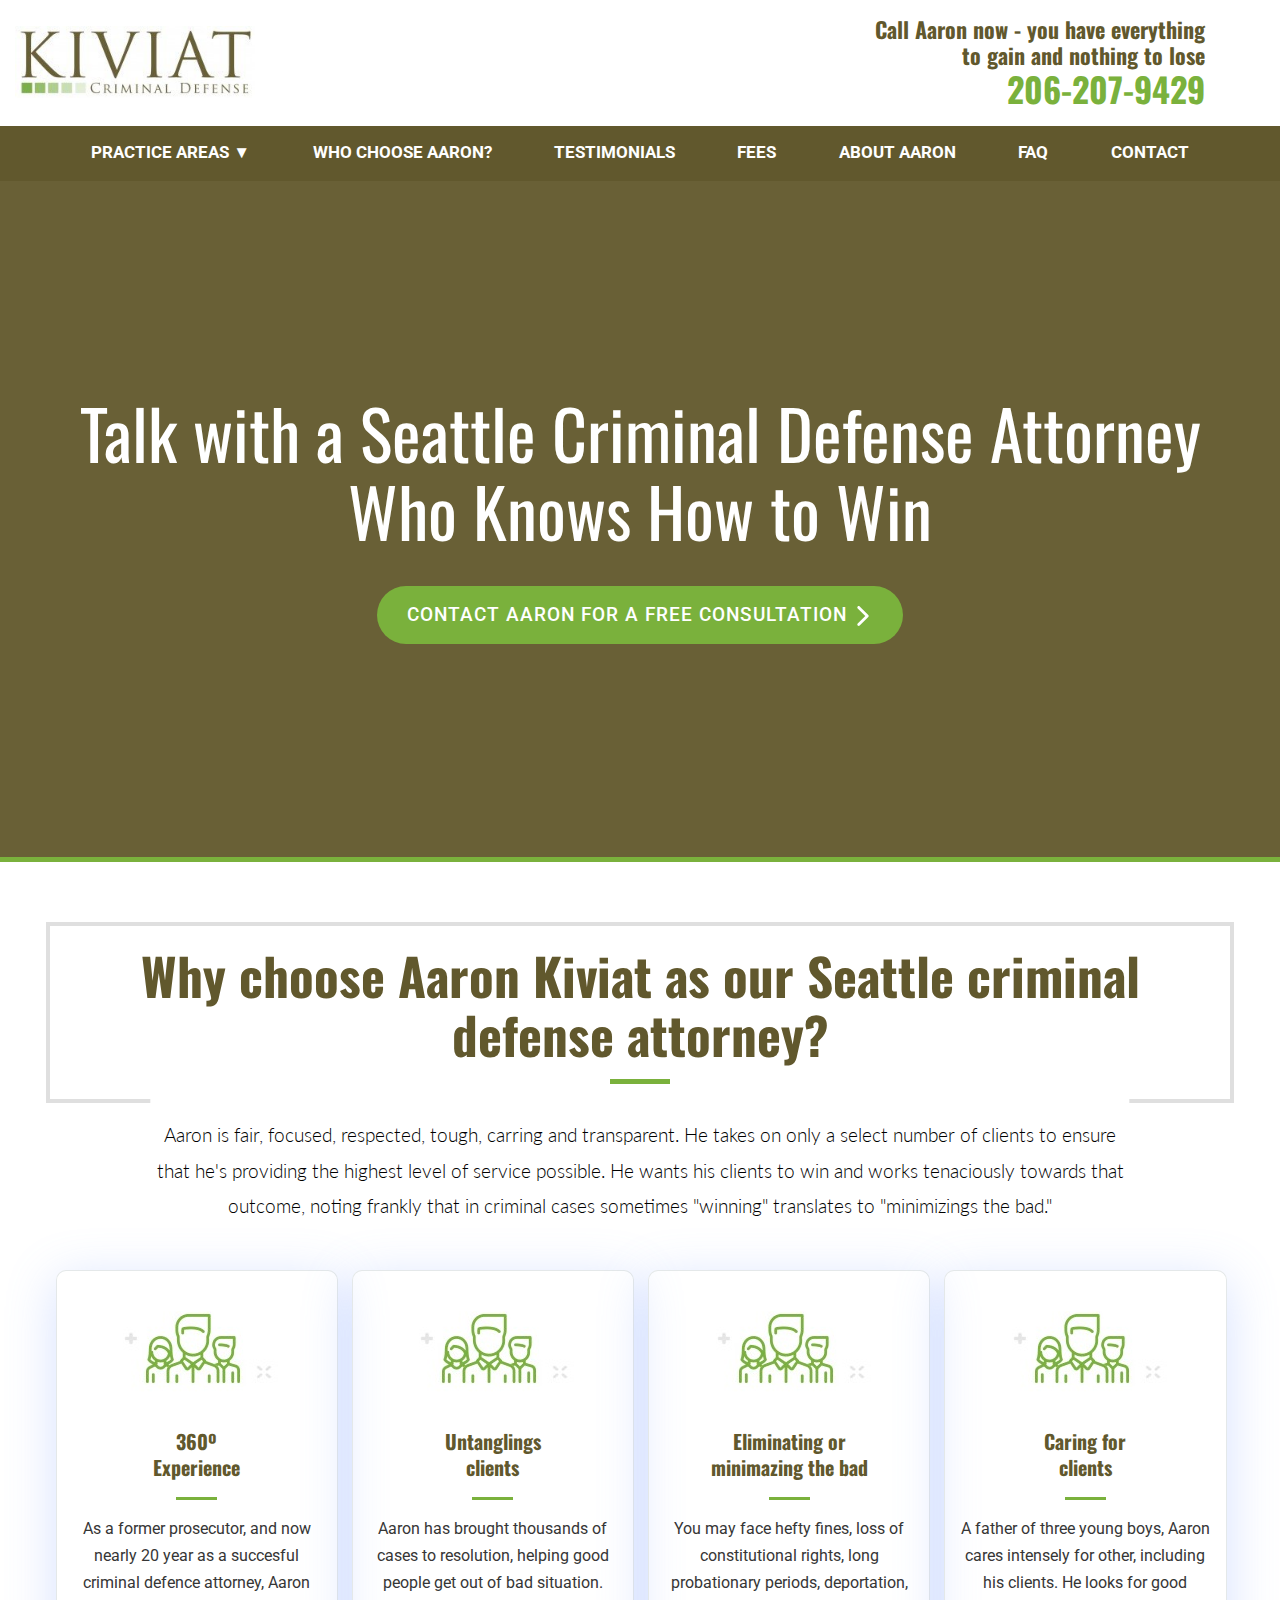
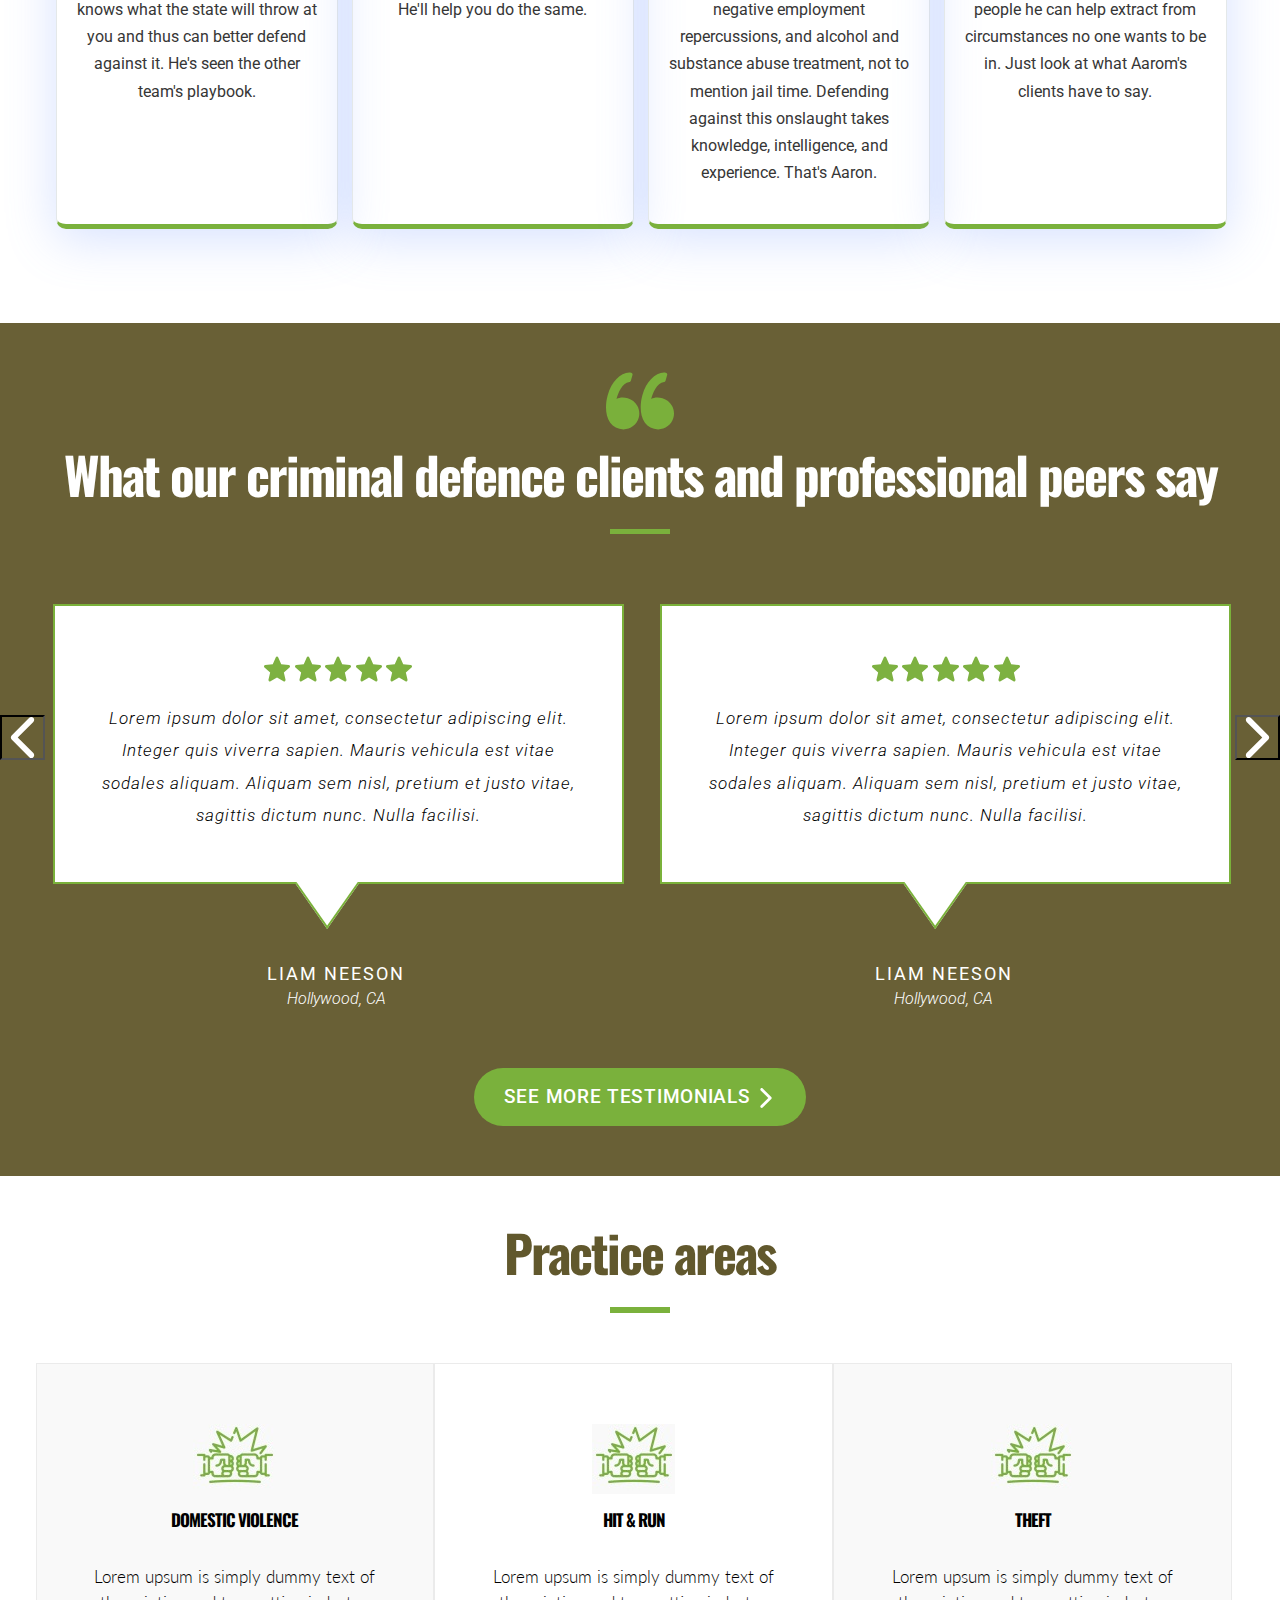
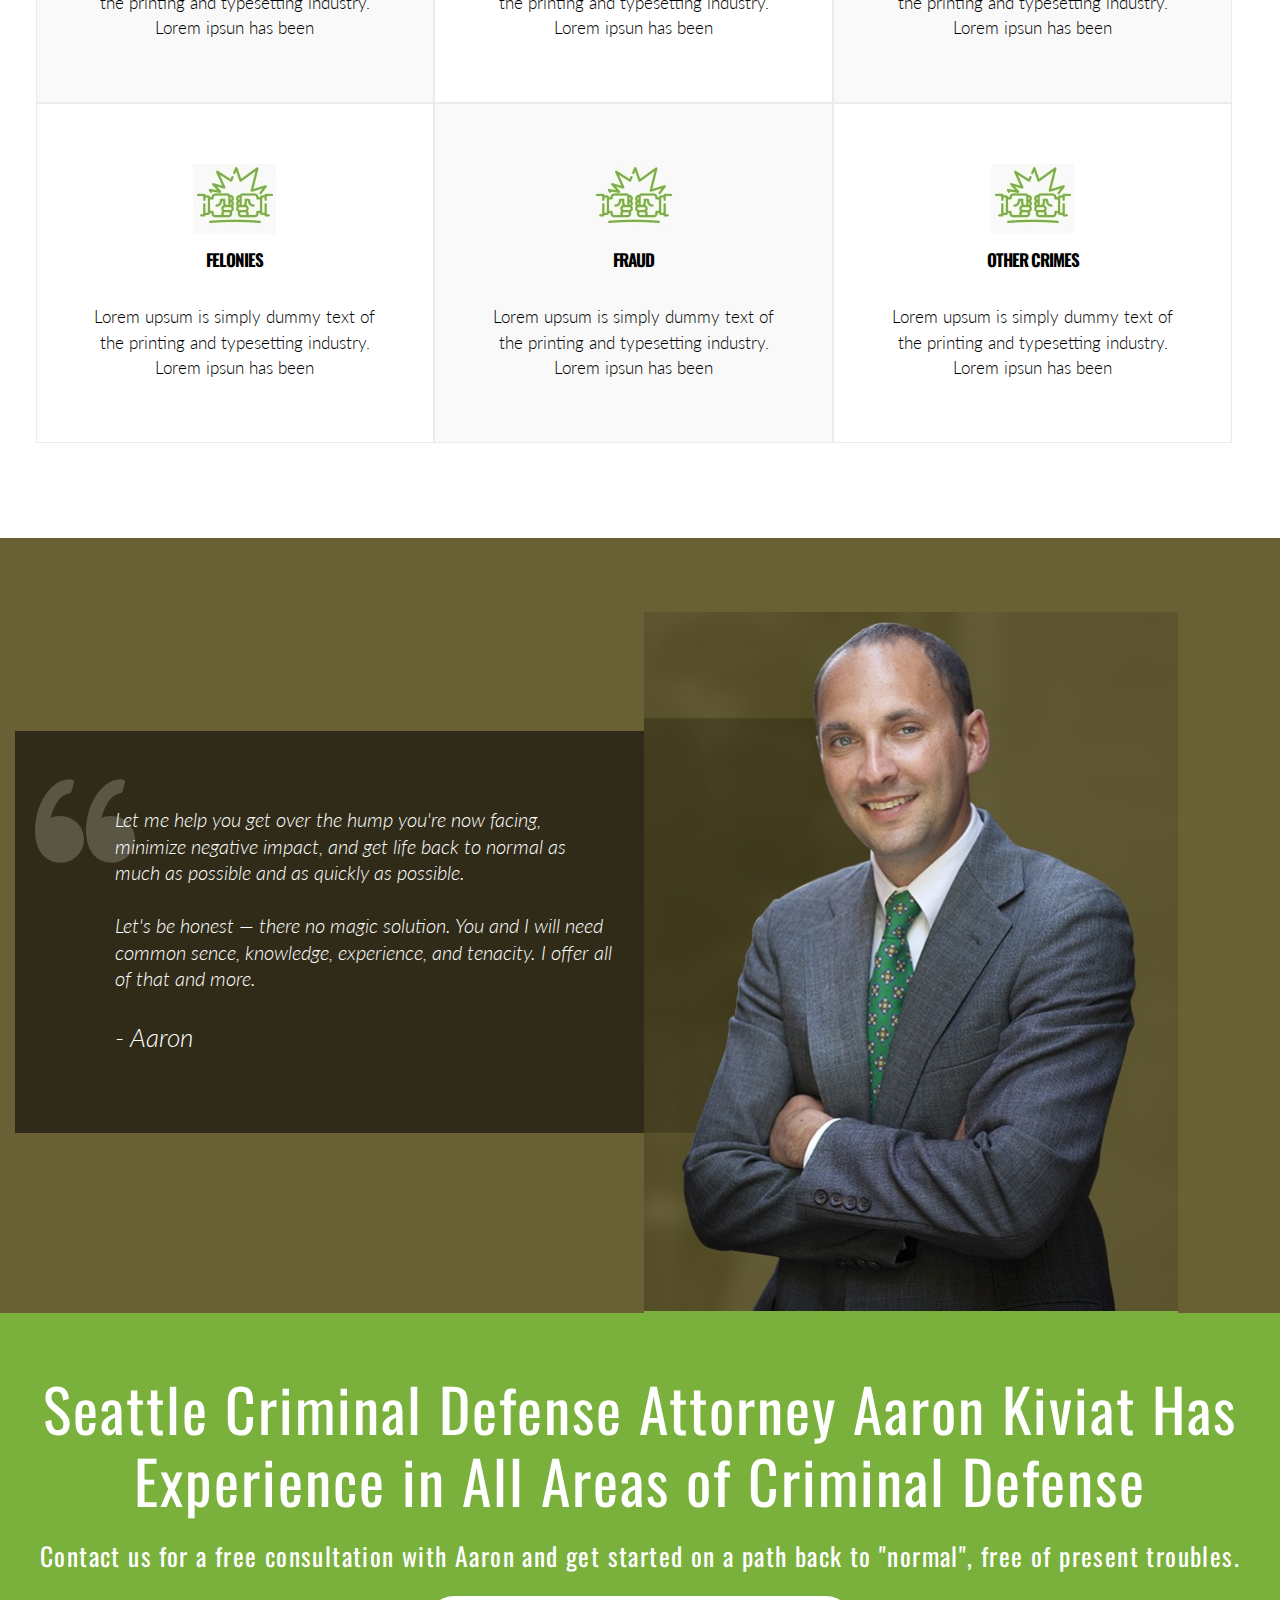
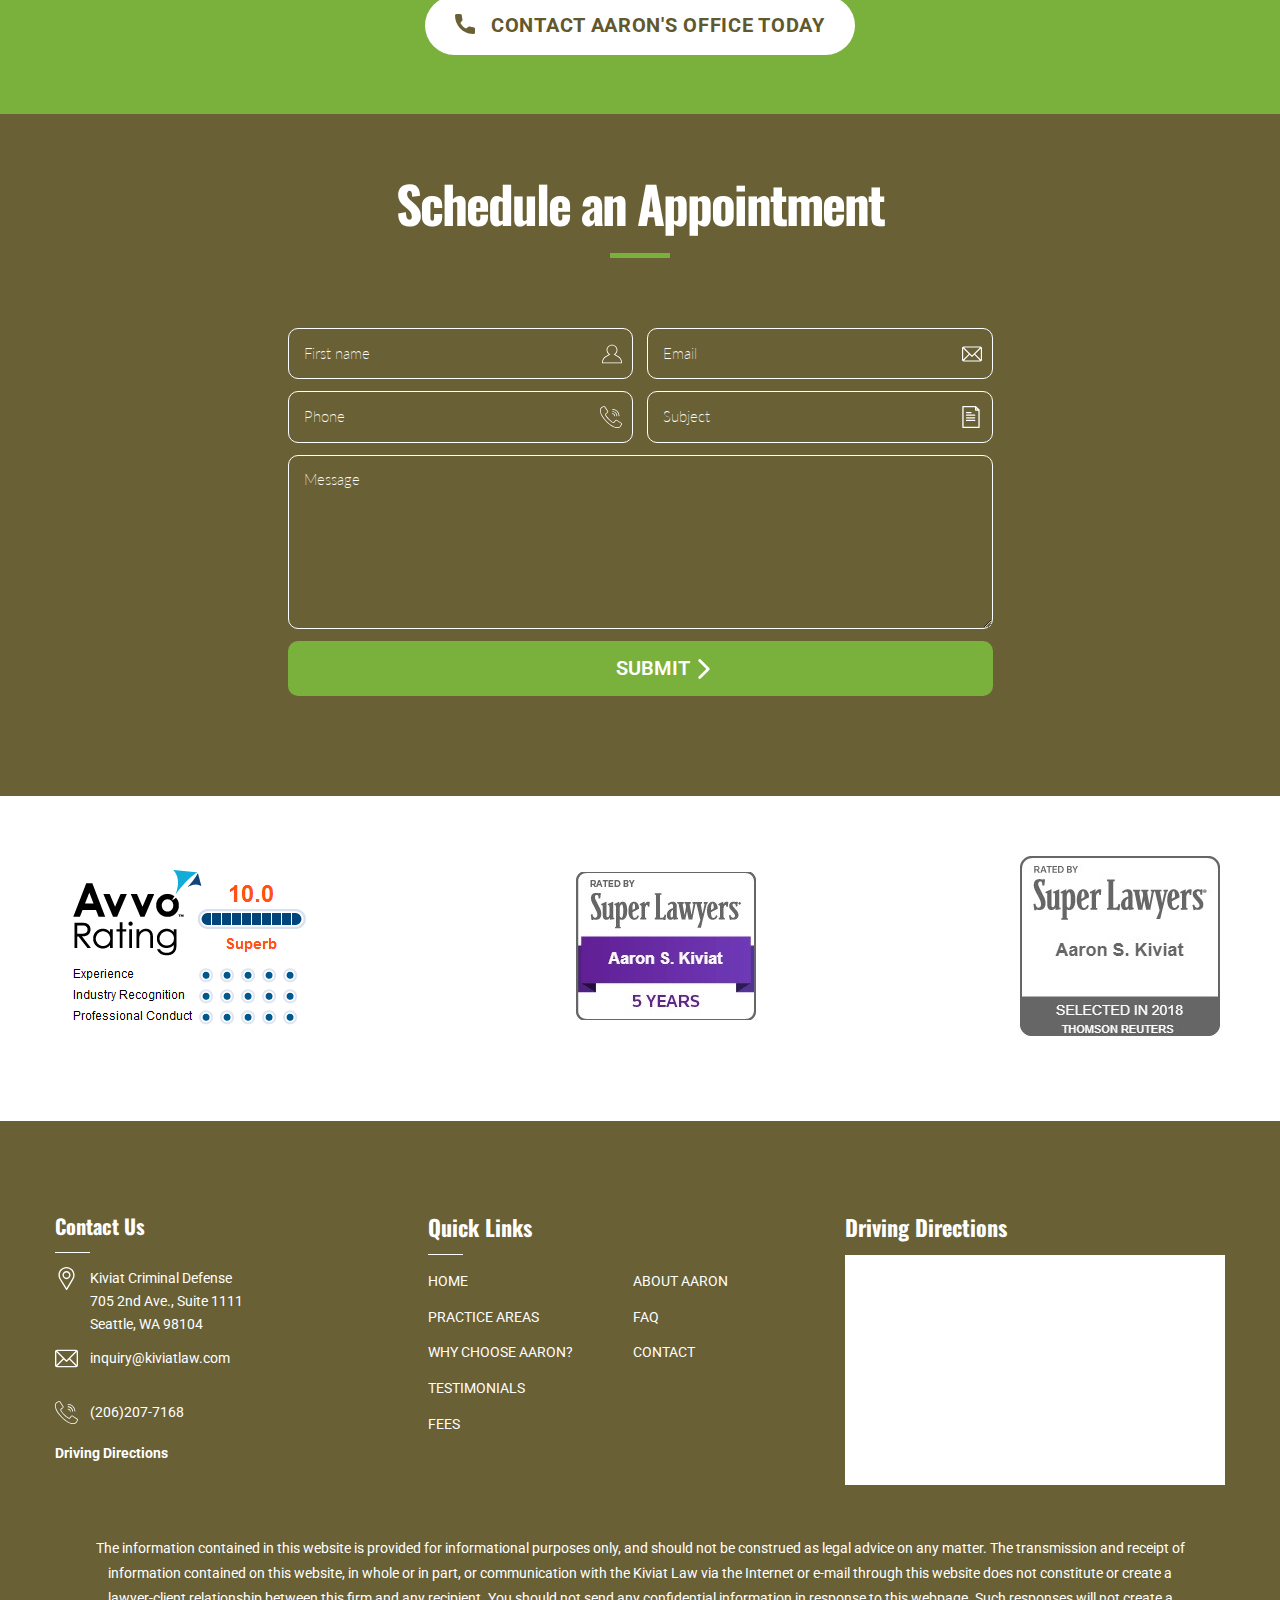
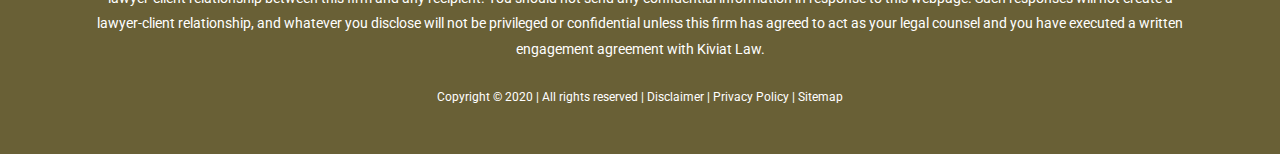
==== commit bb4a5f11: "feat: slider script" ====
--- a/index.html
+++ b/index.html
@@ -136,7 +136,7 @@
         <div class="testimonials-screen">
           <h1 class="title">What our criminal defence clients and professional peers say</h1>
           <div class="carusel">
-            <a href="#" class="carusel__nav carusel__prev"></a>
+            <button onclick="prevSlide()" class="carusel__nav carusel__prev"></button>
             <div class="carusel-wrapper">
               <div class="carusel-inner">
                 <div class="comment">
@@ -203,9 +203,41 @@
                   <p class="comment__client-name">Liam Neeson</p>
                   <p class="comment__place">Hollywood, CA</p>
                 </div>
-              </div>
-            </div>
-            <a href="#" class="carusel__nav carusel__next"></a>
+                <div class="comment">
+                  <div class=comment__cloud>
+                    <div class="comment__stars">
+                      <i class="comment__star"></i>
+                      <i class="comment__star"></i>
+                      <i class="comment__star"></i>
+                      <i class="comment__star"></i>
+                      <i class="comment__star"></i>
+                    </div>
+                    <p class="comment__text">
+                    Lorem ipsum dolor sit amet, consectetur adipiscing elit. Integer quis viverra sapien. Mauris vehicula est vitae sodales aliquam. Aliquam sem nisl, pretium et justo vitae, sagittis dictum nunc. Nulla facilisi.
+                    </p>
+                  </div>
+                  <p class="comment__client-name">Liam Neeson</p>
+                  <p class="comment__place">Hollywood, CA</p>
+                </div>
+                <div class="comment">
+                  <div class=comment__cloud>
+                    <div class="comment__stars">
+                      <i class="comment__star"></i>
+                      <i class="comment__star"></i>
+                      <i class="comment__star"></i>
+                      <i class="comment__star"></i>
+                      <i class="comment__star"></i>
+                    </div>
+                    <p class="comment__text">
+                    Lorem ipsum dolor sit amet, consectetur adipiscing elit. Integer quis viverra sapien. Mauris vehicula est vitae sodales aliquam. Aliquam sem nisl, pretium et justo vitae, sagittis dictum nunc. Nulla facilisi.
+                    </p>
+                  </div>
+                  <p class="comment__client-name">Liam Neeson</p>
+                  <p class="comment__place">Hollywood, CA</p>
+                </div>
+              </div>
+            </div>
+            <button onclick="nextSlide()" class="carusel__nav carusel__next"></button>
           </div>
           <a href="#" class="read-more">See more testimonials
             <i class="icon icon_arrow"></i>
@@ -383,6 +415,6 @@
             </div>
           </div>
         </footer>
-        <script src="js/main.js"></script>
+        <script src="js/slider.js"></script>
       </body>
     </html>--- a/css/style.css
+++ b/css/style.css
@@ -140,13 +140,23 @@
     text-decoration: none;
     display: inline-block;
     /* margin: 0px 10px; */
-}
+    transition: 0.4s;
+}
+
+/* header .menu__link:hover {
+    color: #cfcec5;
+} */
 
 header .menu__name {
     color: #FFFFFF;
     text-transform: uppercase;
     font-weight: bold;
-    
+    transition: 0.4s;
+}
+
+header .menu__name:hover {
+    /* color: #cfcec5; */
+    color: #e2e2e2;
 }
 
 header li {
@@ -230,6 +240,7 @@
     font-size: 19px;
     font-weight: 500;
     letter-spacing: 1px;
+    transition: 0.3s;
 }
 
 .cover-screen .button-to-contact:hover {
@@ -422,6 +433,7 @@
 .testimonials-screen .carusel-inner {
     display: flex;
     margin: 0 auto;
+    transition: .3s transform;
 }
 
 .testimonials-screen .comment {
@@ -523,6 +535,7 @@
     width: 45px;
     position: absolute;
     top: 24%;
+    z-index: 99;
 }
 
 .carusel__prev {
@@ -547,6 +560,7 @@
     font-size: 19px;
     font-weight: 500;
     letter-spacing: .7px;
+    transition: 0.3s;
 }
 
 .testimonials-screen .read-more:hover {
@@ -604,13 +618,13 @@
     box-sizing: border-box;
 }
 
-.practices-screen .block-link:nth-child(even):hover {
+/* .practices-screen .block-link:nth-child(even):hover {
     background: lightgrey;
 }
 
 .practices-screen .block-link:hover {
      background: lightgrey;
-}
+} */
 
 .practices-screen .block-link:nth-child(even) {
     background: #FFFFFF;
@@ -774,10 +788,11 @@
     border-radius: 50px;
     display: inline-block;
     letter-spacing: .7px;
+    transition: 0.4s;
 }
 
 .phone-screen .link:hover {
-    background: #666666;
+    background: #e2e2e2;
 }
 
 .application-screen {
@@ -896,6 +911,7 @@
     border: 0px;
     margin-bottom: 100px;
     padding-left: 50px;
+    transition: 0.3s;
 }
 
 .application-screen .submit-form:hover {
@@ -1017,6 +1033,11 @@
     color: #FFFFFF;
     text-decoration: none;
     font-size: 0.8rem;
+    transition: 0.4s;
+}
+
+footer .contact-us__link:hover {
+    color: rgb(207, 206, 197);  
 }
 
 footer .contact-us__way__link {
@@ -1024,6 +1045,11 @@
     color: #FFFFFF;
     text-decoration: none;
     font-weight: bold;
+    transition: 0.3s;
+}
+
+footer .contact-us__way__link:hover {
+    color: #ebebeb;
 }
 
 footer .quick-links {
@@ -1062,6 +1088,11 @@
     text-transform: uppercase;
     font-size: 0.8rem;
     color: #FFFFFF;
+    transition: 0.4s;
+}
+
+footer .quick-links__link:hover {
+    color: rgb(207, 206, 197);
 }
 
 footer .directions {
@@ -1147,8 +1178,6 @@
     font-size: 3.9rem;
     font-weight: 400;
     position: relative;
-    right: 30px;
-    bottom: 12px;
 }
 
 .faq__main-screen {
@@ -1169,7 +1198,7 @@
 }
 
 .faq__main-screen .left-box {
-    width: 853px;
+    width: 68%;
     display: block;
     margin-right: auto;
     margin-top: 35px;
@@ -1250,11 +1279,8 @@
 }
 
 .faq__main-screen .right-box {
-    width: 315px;
-    display: block;
-    position: relative;
-    right: 50px;
-
+    width: 25%;
+    display: block;
 }
 
 .faq__main-screen .heading {
@@ -1295,9 +1321,6 @@
     font-size: 3.9rem;
     font-weight: 400;
     position: relative;
-    right: 30px;
-    bottom: 12px;
-
 }
 
 .testimonials__main-screen {
@@ -1318,7 +1341,7 @@
 }
 
 .testimonials__main-screen .left-box {
-    width: 853px;
+    width: 68%;
     display: block;
     margin-right: auto;
     margin-top: 35px;
@@ -1385,11 +1408,8 @@
 }
 
 .right-box {
-    width: 315px;
-    display: block;
-    position: relative;
-    right: 50px;
-
+    width: 25%;
+    display: block;
 }
 
 .right-box__heading {
@@ -1437,12 +1457,22 @@
     font-weight: bold;
     margin-bottom: 12px;
     display: inline-block;
+    transition: 0.4s;
+}
+
+.side-menu__main-area:hover {
+    color: #383838;
 }
 
 .side-menu__sub-area {
     margin-bottom: 14px;
     display: inline-block;
     color: #656565;
+    transition: 0.4s;
+}
+
+.side-menu__sub-area:hover {
+    color:#222;
 }
 
 .right-box__link {
@@ -1458,6 +1488,11 @@
     font-weight: 500;
     width: 100%;
     text-align: center;
+    transition: 0.3s;
+}
+
+.right-box__link:hover {
+    background: #666666;
 }
 
 /* about-us page */
@@ -1487,10 +1522,6 @@
     margin-inline-end: 0px;
     font-size: 3.9rem;
     font-weight: 400;
-    position: relative;
-    right: 30px;
-    bottom: 12px;
-
 }
 
 .about-us__main-screen {
@@ -1508,12 +1539,12 @@
 .about-us__main-screen .center-box {
     display: flex;
     width: 100%;
+    justify-content: space-between;
 }
 
 .about-us__main-screen .left-box {
-    width: 853px;
-    display: block;
-    margin-right: auto;
+    width: 68%;
+    display: block;
     margin-top: 14px;
 }
 
@@ -1544,10 +1575,18 @@
 }
 
 .about-us__main-screen .bio-box__portrait {
+    display: block;
+    margin-right: 28px;
+    /*width: 34%;*/
+    width: 350%;
     height: min-content;
+}
+
+.about-us__main-screen .bio-box__portrait img {
+    max-width: 100%;
+    height: auto;
     border: solid 8px #e0e0e0;
     display: block;
-    margin-right: 28px;
 }
 
 .about-us__main-screen .bio-box__content-box {
@@ -1683,6 +1722,25 @@
     .info-box__text {
         font-size: 18px;
     }
+
+    .center-box {
+        flex-direction: column-reverse !important;
+    }
+
+    .right-box {
+        width: 100% !important;
+        margin-bottom: 20px;
+    }
+
+    .left-box {
+        width: 100% !important;
+    }
+
+    .about-us__main-screen .container,
+    .faq__main-screen .container,
+    .testimonials__main-screen .container {
+        margin-bottom: 70px;
+    }
 }
 
 @media screen and (max-width: 600px) {
@@ -1846,4 +1904,43 @@
     footer .top-box {
         margin-top: 30px;
     }
+
+    .about-us__main-screen .bio-box__portrait {
+        display: none;
+    }
+
+    .right-box__link {
+        font-size: 14px;
+    }
+
+    .about-us__cover-screen,
+    .faq__cover-screen,
+    .testimonials__cover-screen {
+        height: 150px;
+    }
+
+    .about-us__main-screen .container,
+    .faq__main-screen .container,
+    .testimonials__main-screen .container {
+        margin-bottom: 40px;
+    }
+
+    .testimonials__main-screen .quote-block {
+        background-size: 30px;
+        background-position: 10px 10px;
+    }
+
+    .testimonials__main-screen .quote-block__content {
+        margin: 15px;
+    }
+
+    .testimonials__main-screen .quote-block__ocupation {
+        font-size: 1.1rem;
+    }
+
+    .testimonials__cover-screen .title,
+    .about-us__cover-screen .title,
+    .faq__cover-screen .title {
+        font-size: 3rem;
+    }
 }